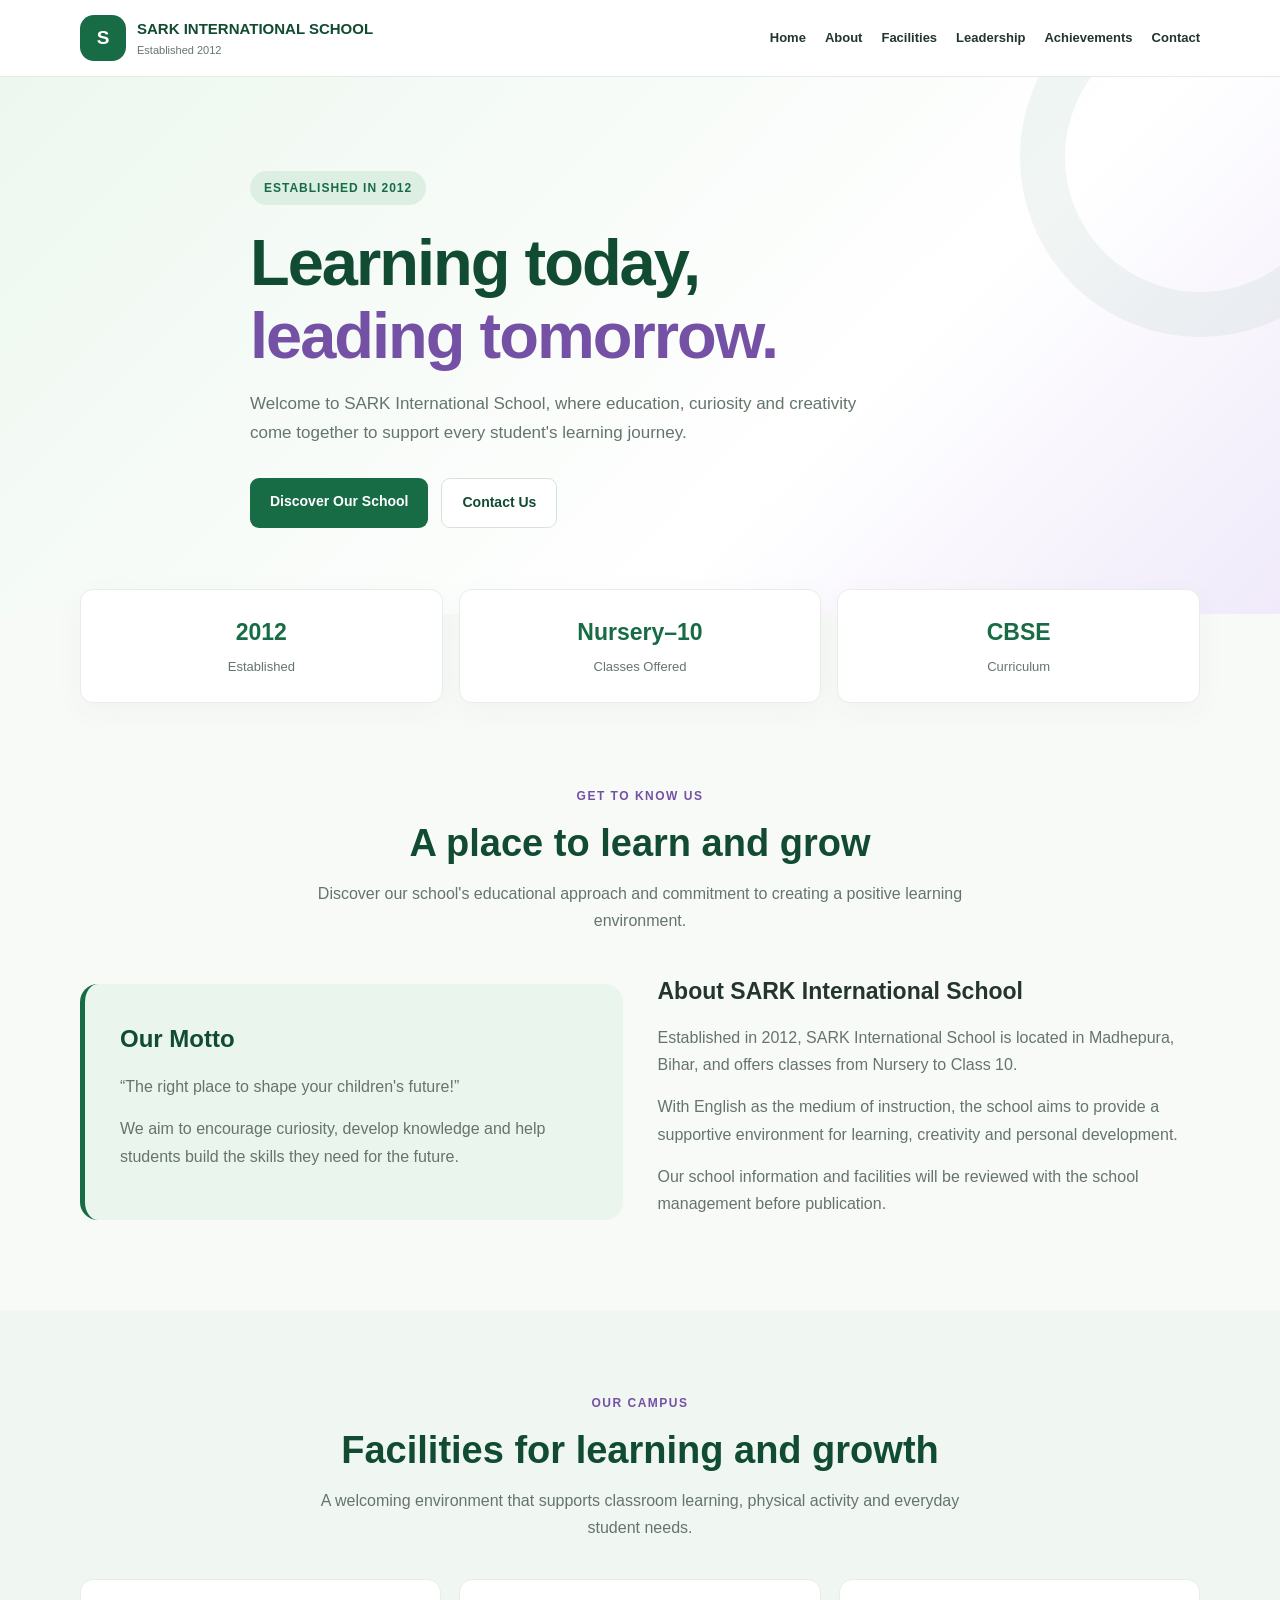
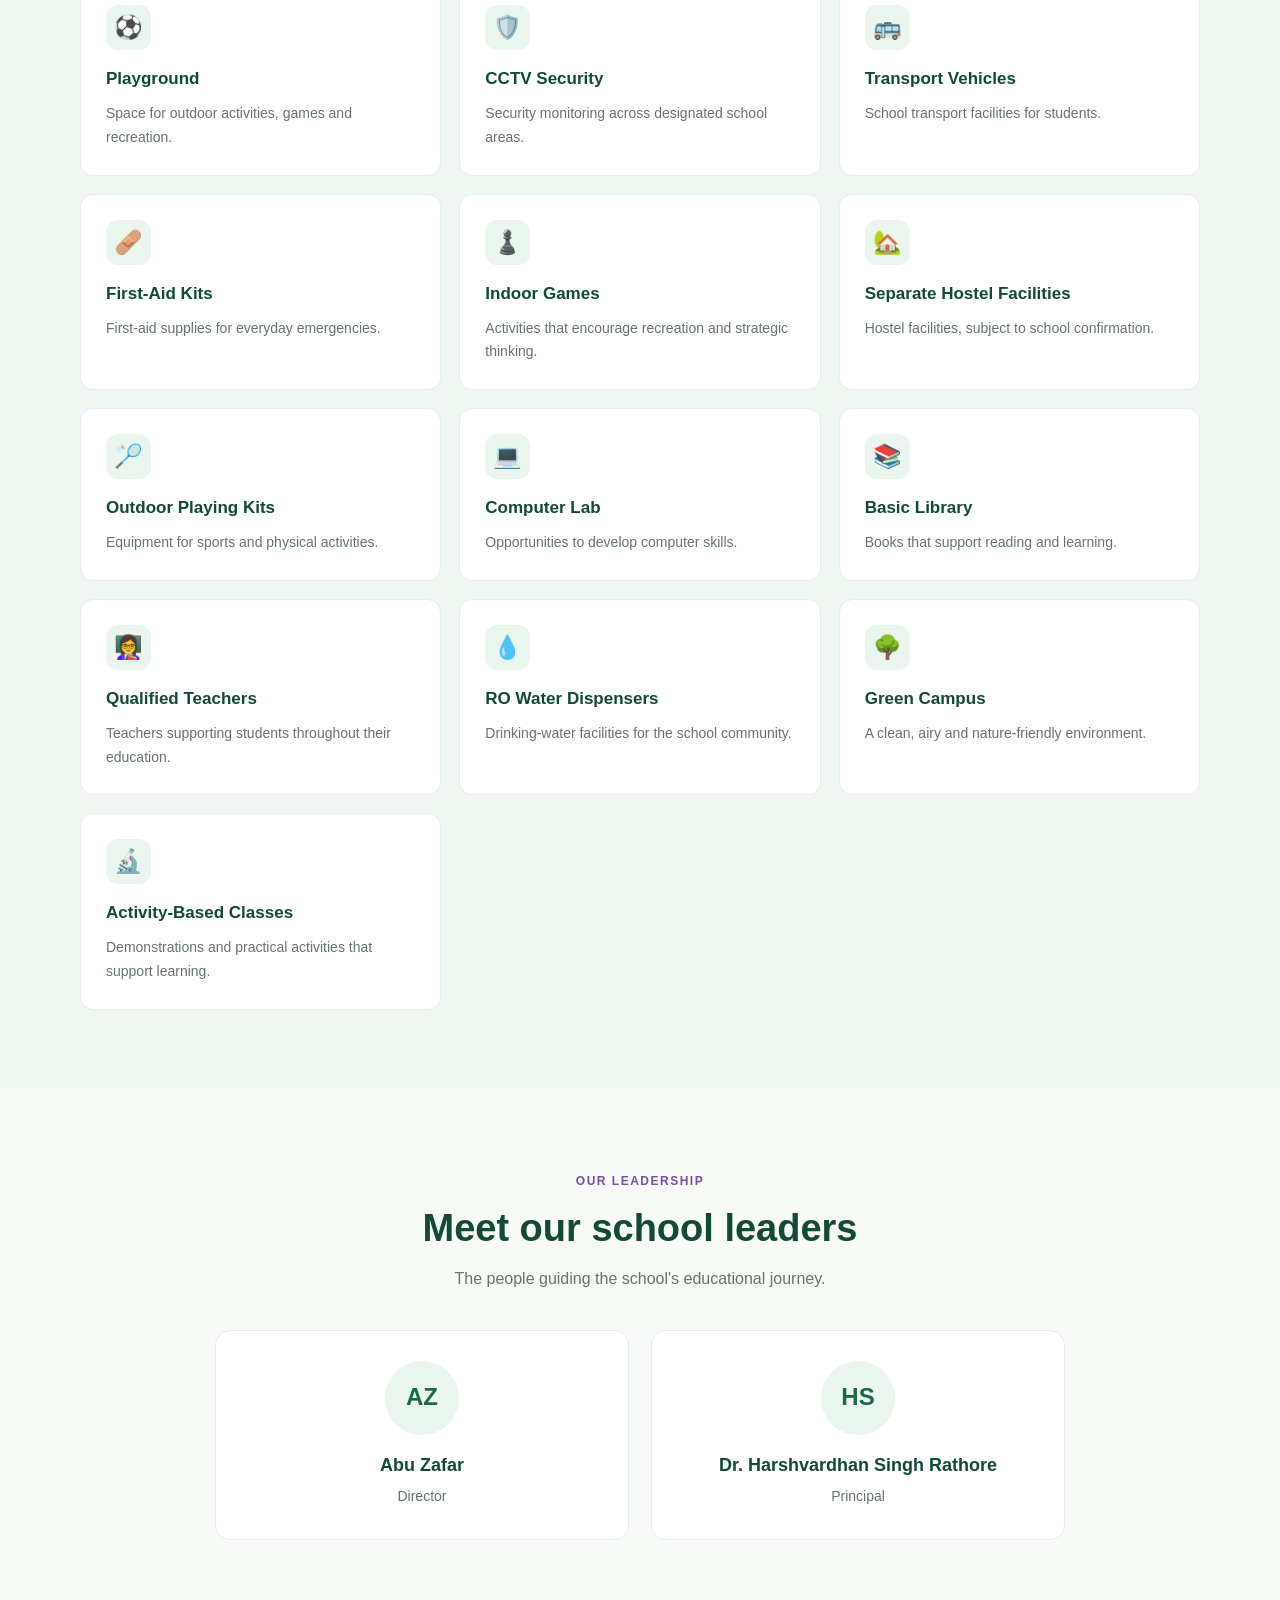
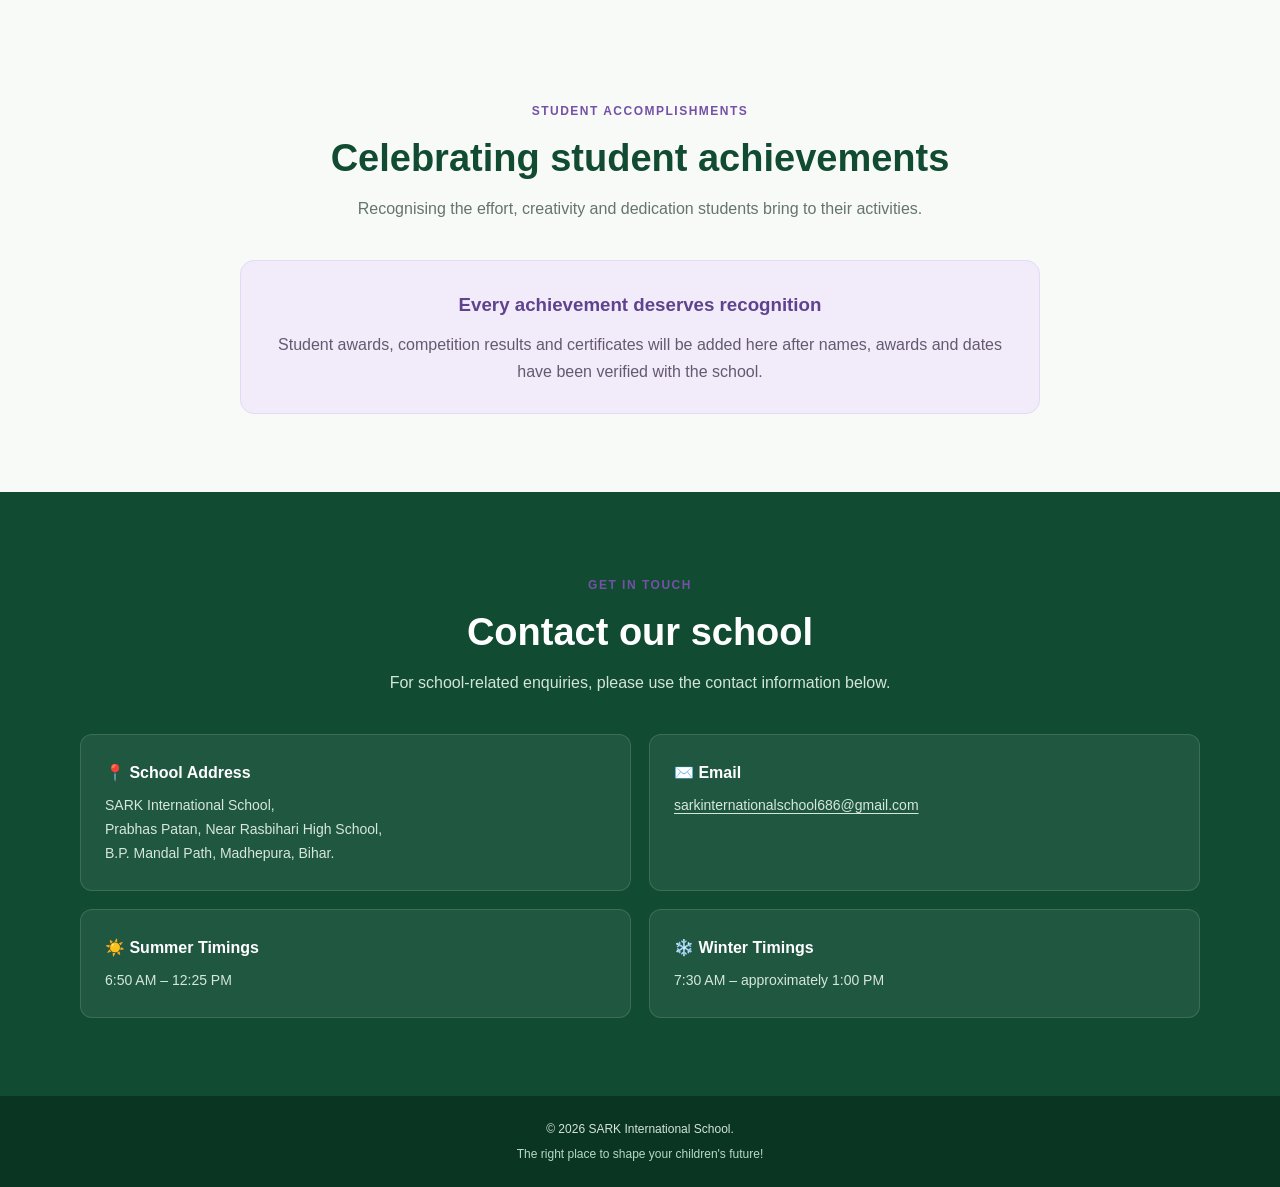
==== index.html @ 2c07ed67 "Create school website homepage. This commit adds the initial HTML structure for the SARK Internation" ====
<!DOCTYPE html><html lang="en">
<head>
  <meta charset="UTF-8">
  <meta name="viewport" content="width=device-width, initial-scale=1.0">  <title>SARK International School | Madhepura, Bihar</title>  <meta name="description" content="Discover SARK International School, established in 2012, offering education from Nursery to Class 10 in Madhepura, Bihar.">  <meta name="theme-color" content="#176b45">  <style>
    :root {
      --green: #176b45;
      --dark-green: #104b32;
      --light-green: #eaf5ee;
      --purple: #7551a6;
      --text: #23352c;
      --muted: #65756b;
      --white: #ffffff;
      --background: #f8faf8;
    }

    * {
      box-sizing: border-box;
      margin: 0;
      padding: 0;
    }

    html {
      scroll-behavior: smooth;
      scroll-padding-top: 80px;
    }

    body {
      font-family: Arial, Helvetica, sans-serif;
      color: var(--text);
      background: var(--background);
      line-height: 1.7;
    }

    a {
      color: inherit;
      text-decoration: none;
    }

    .container {
      width: min(1120px, 90%);
      margin: auto;
    }

    header {
      background: rgba(255, 255, 255, 0.97);
      border-bottom: 1px solid #e4ece6;
      position: sticky;
      top: 0;
      z-index: 10;
    }

    .navbar {
      min-height: 76px;
      display: flex;
      justify-content: space-between;
      align-items: center;
      gap: 20px;
    }

    .brand {
      display: flex;
      align-items: center;
      gap: 11px;
    }

    .brand-mark {
      width: 46px;
      height: 46px;
      display: grid;
      place-items: center;
      border-radius: 14px;
      color: white;
      background: var(--green);
      font-weight: 800;
      font-size: 19px;
    }

    .brand-name {
      color: var(--dark-green);
      font-size: 15px;
      font-weight: 800;
      line-height: 1.3;
    }

    .brand-name small {
      display: block;
      font-size: 11px;
      font-weight: 500;
      color: var(--muted);
      margin-top: 4px;
    }

    nav {
      display: flex;
      align-items: center;
      flex-wrap: wrap;
      gap: 19px;
      font-size: 13px;
      font-weight: 600;
    }

    nav a:hover {
      color: var(--purple);
    }

    .hero {
      overflow: hidden;
      position: relative;
      padding: 94px 0 86px;
      background: linear-gradient(135deg, #edf7ef, #ffffff 65%, #f0eafa);
    }

    .hero::after {
      content: "";
      position: absolute;
      width: 270px;
      height: 270px;
      right: -100px;
      top: -100px;
      border: 45px solid rgba(23, 107, 69, 0.06);
      border-radius: 50%;
      pointer-events: none;
    }

    .hero-content {
      position: relative;
      z-index: 1;
      max-width: 780px;
      animation: appear 0.8s ease both;
    }

    .eyebrow {
      display: inline-block;
      color: var(--green);
      background: #dcefe2;
      padding: 7px 14px;
      border-radius: 30px;
      font-size: 12px;
      font-weight: 700;
      letter-spacing: 1px;
      text-transform: uppercase;
    }

    h1 {
      margin: 22px 0 17px;
      font-size: clamp(35px, 7vw, 65px);
      letter-spacing: -2px;
      line-height: 1.12;
      color: var(--dark-green);
    }

    h1 span {
      color: var(--purple);
    }

    .hero p {
      max-width: 620px;
      color: var(--muted);
      font-size: 17px;
    }

    .buttons {
      display: flex;
      flex-wrap: wrap;
      gap: 13px;
      margin-top: 30px;
    }

    .button {
      display: inline-block;
      padding: 12px 20px;
      border-radius: 9px;
      font-weight: 700;
      font-size: 14px;
      transition: transform 0.2s, background 0.2s;
    }

    .button:hover {
      transform: translateY(-2px);
    }

    .button-primary {
      background: var(--green);
      color: white;
    }

    .button-secondary {
      border: 1px solid #d6e3d9;
      background: white;
      color: var(--dark-green);
    }

    .quick-facts {
      display: grid;
      grid-template-columns: repeat(3, 1fr);
      gap: 16px;
      margin-top: -25px;
      position: relative;
      z-index: 2;
    }

    .fact {
      background: white;
      padding: 23px 15px;
      text-align: center;
      border-radius: 13px;
      border: 1px solid #e7eee8;
      box-shadow: 0 8px 30px rgba(20, 70, 40, 0.04);
    }

    .fact strong {
      display: block;
      color: var(--green);
      font-size: 23px;
    }

    .fact span {
      font-size: 13px;
      color: var(--muted);
    }

    section {
      padding: 78px 0;
    }

    .section-heading {
      max-width: 680px;
      margin: 0 auto 38px;
      text-align: center;
    }

    .section-heading h2 {
      color: var(--dark-green);
      font-size: clamp(27px, 4vw, 38px);
      line-height: 1.25;
      margin: 12px 0;
    }

    .section-heading p {
      color: var(--muted);
    }

    .section-label {
      font-size: 12px;
      font-weight: 800;
      color: var(--purple);
      letter-spacing: 1.5px;
      text-transform: uppercase;
    }

    .about-grid {
      display: grid;
      grid-template-columns: 1fr 1fr;
      gap: 35px;
      align-items: center;
    }

    .about-panel {
      background: var(--light-green);
      border-radius: 18px;
      padding: 35px;
      border-left: 5px solid var(--green);
    }

    .about-panel h3 {
      color: var(--dark-green);
      font-size: 24px;
      margin-bottom: 13px;
    }

    .about-panel p,
    .about-copy p {
      color: var(--muted);
      margin-bottom: 15px;
    }

    .about-copy h3 {
      font-size: 23px;
      margin-bottom: 13px;
    }

    .facilities {
      background: #f0f6f1;
    }

    .card-grid {
      display: grid;
      grid-template-columns: repeat(3, 1fr);
      gap: 18px;
    }

    .card {
      background: white;
      padding: 25px;
      border: 1px solid #e6eee7;
      border-radius: 13px;
      transition: transform 0.25s, box-shadow 0.25s;
    }

    .card:hover {
      transform: translateY(-5px);
      box-shadow: 0 12px 28px rgba(20, 70, 40, 0.07);
    }

    .card-icon {
      width: 45px;
      height: 45px;
      display: grid;
      place-items: center;
      background: var(--light-green);
      border-radius: 12px;
      font-size: 23px;
      margin-bottom: 15px;
    }

    .card h3 {
      color: var(--dark-green);
      font-size: 17px;
      margin-bottom: 8px;
    }

    .card p {
      color: var(--muted);
      font-size: 14px;
    }

    .leadership-grid {
      display: grid;
      grid-template-columns: repeat(2, 1fr);
      gap: 22px;
      max-width: 850px;
      margin: auto;
    }

    .leader {
      background: white;
      border: 1px solid #e5ece6;
      padding: 30px 20px;
      border-radius: 15px;
      text-align: center;
    }

    .leader-avatar {
      width: 74px;
      height: 74px;
      margin: 0 auto 15px;
      display: grid;
      place-items: center;
      background: var(--light-green);
      color: var(--green);
      border-radius: 50%;
      font-size: 24px;
      font-weight: 800;
    }

    .leader h3 {
      font-size: 18px;
      color: var(--dark-green);
    }

    .leader p {
      font-size: 14px;
      color: var(--muted);
      margin-top: 5px;
    }

    .achievement-note {
      background: #f1ebfa;
      border: 1px solid #e5d9f5;
      padding: 28px;
      border-radius: 14px;
      text-align: center;
      max-width: 800px;
      margin: auto;
    }

    .achievement-note h3 {
      color: #5f438c;
      margin-bottom: 10px;
    }

    .achievement-note p {
      color: #635a70;
    }

    .contact {
      background: var(--dark-green);
      color: white;
    }

    .contact .section-heading h2 {
      color: white;
    }

    .contact .section-heading p {
      color: #d3e5d8;
    }

    .contact-grid {
      display: grid;
      grid-template-columns: repeat(2, 1fr);
      gap: 18px;
    }

    .contact-card {
      padding: 24px;
      background: rgba(255, 255, 255, 0.07);
      border: 1px solid rgba(255, 255, 255, 0.13);
      border-radius: 12px;
      overflow-wrap: anywhere;
    }

    .contact-card h3 {
      margin-bottom: 8px;
      font-size: 16px;
    }

    .contact-card p,
    .contact-card a {
      color: #d6e7dc;
      font-size: 14px;
    }

    .contact-card a {
      text-decoration: underline;
      text-underline-offset: 3px;
    }

    footer {
      background: #0b3523;
      padding: 23px 0;
      color: #d3e5d8;
      text-align: center;
      font-size: 12px;
    }

    .footer-motto {
      margin-top: 5px;
      color: #b8d9c4;
    }

    @keyframes appear {
      from {
        opacity: 0;
        transform: translateY(15px);
      }
      to {
        opacity: 1;
        transform: translateY(0);
      }
    }

    @media (max-width: 760px) {
      .navbar {
        padding: 14px 0;
        align-items: flex-start;
        flex-direction: column;
        gap: 13px;
      }

      nav {
        gap: 12px 17px;
      }

      .hero {
        padding: 70px 0 65px;
      }

      .hero p {
        font-size: 15px;
      }

      .quick-facts {
        gap: 8px;
      }

      .fact {
        padding: 17px 7px;
      }

      .fact strong {
        font-size: 19px;
      }

      .fact span {
        font-size: 11px;
      }

      section {
        padding: 58px 0;
      }

      .about-grid,
      .leadership-grid,
      .contact-grid {
        grid-template-columns: 1fr;
      }

      .card-grid {
        grid-template-columns: repeat(2, minmax(0, 1fr));
        gap: 12px;
      }

      .card {
        padding: 18px 14px;
      }

      .card h3 {
        font-size: 15px;
      }

      .card p {
        font-size: 13px;
      }
    }

    @media (max-width: 390px) {
      .card-grid {
        grid-template-columns: 1fr;
      }

      h1 {
        letter-spacing: -1px;
      }
    }

    @media (prefers-reduced-motion: reduce) {
      html {
        scroll-behavior: auto;
      }

      *, *::before, *::after {
        animation-duration: 0.01ms !important;
        transition-duration: 0.01ms !important;
      }
    }
  </style></head><body>  <header>
    <div class="container navbar">
      <a class="brand" href="#home" aria-label="SARK International School home">
        <div class="brand-mark">S</div>
        <div class="brand-name">
          SARK INTERNATIONAL SCHOOL
          <small>Established 2012</small>
        </div>
      </a>  <nav aria-label="Main navigation">
    <a href="#home">Home</a>
    <a href="#about">About</a>
    <a href="#facilities">Facilities</a>
    <a href="#leadership">Leadership</a>
    <a href="#achievements">Achievements</a>
    <a href="#contact">Contact</a>
  </nav>
</div>

  </header>  <main>
    <section class="hero" id="home">
      <div class="container hero-content">
        <span class="eyebrow">Established in 2012</span>    <h1>
      Learning today,<br>
      <span>leading tomorrow.</span>
    </h1>

    <p>
      Welcome to SARK International School, where education,
      curiosity and creativity come together to support every
      student's learning journey.
    </p>

    <div class="buttons">
      <a class="button button-primary" href="#about">Discover Our School</a>
      <a class="button button-secondary" href="#contact">Contact Us</a>
    </div>
  </div>
</section>

<div class="container quick-facts" aria-label="School information">
  <div class="fact">
    <strong>2012</strong>
    <span>Established</span>
  </div>
  <div class="fact">
    <strong>Nursery–10</strong>
    <span>Classes Offered</span>
  </div>
  <div class="fact">
    <strong>CBSE</strong>
    <span>Curriculum</span>
  </div>
</div>

<section id="about">
  <div class="container">
    <div class="section-heading">
      <span class="section-label">Get to know us</span>
      <h2>A place to learn and grow</h2>
      <p>
        Discover our school's educational approach and commitment
        to creating a positive learning environment.
      </p>
    </div>

    <div class="about-grid">
      <div class="about-panel">
        <h3>Our Motto</h3>
        <p>
          “The right place to shape your children's future!”
        </p>
        <p>
          We aim to encourage curiosity, develop knowledge and
          help students build the skills they need for the future.
        </p>
      </div>

      <div class="about-copy">
        <h3>About SARK International School</h3>
        <p>
          Established in 2012, SARK International School is located
          in Madhepura, Bihar, and offers classes from Nursery
          to Class 10.
        </p>
        <p>
          With English as the medium of instruction, the school
          aims to provide a supportive environment for learning,
          creativity and personal development.
        </p>
        <p>
          Our school information and facilities will be reviewed
          with the school management before publication.
        </p>
      </div>
    </div>
  </div>
</section>

<section class="facilities" id="facilities">
  <div class="container">
    <div class="section-heading">
      <span class="section-label">Our campus</span>
      <h2>Facilities for learning and growth</h2>
      <p>
        A welcoming environment that supports classroom learning,
        physical activity and everyday student needs.
      </p>
    </div>

    <div class="card-grid">
      <article class="card">
        <div class="card-icon">⚽</div>
        <h3>Playground</h3>
        <p>Space for outdoor activities, games and recreation.</p>
      </article>

      <article class="card">
        <div class="card-icon">🛡️</div>
        <h3>CCTV Security</h3>
        <p>Security monitoring across designated school areas.</p>
      </article>

      <article class="card">
        <div class="card-icon">🚌</div>
        <h3>Transport Vehicles</h3>
        <p>School transport facilities for students.</p>
      </article>

      <article class="card">
        <div class="card-icon">🩹</div>
        <h3>First-Aid Kits</h3>
        <p>First-aid supplies for everyday emergencies.</p>
      </article>

      <article class="card">
        <div class="card-icon">♟️</div>
        <h3>Indoor Games</h3>
        <p>Activities that encourage recreation and strategic thinking.</p>
      </article>

      <article class="card">
        <div class="card-icon">🏡</div>
        <h3>Separate Hostel Facilities</h3>
        <p>Hostel facilities, subject to school confirmation.</p>
      </article>

      <article class="card">
        <div class="card-icon">🏸</div>
        <h3>Outdoor Playing Kits</h3>
        <p>Equipment for sports and physical activities.</p>
      </article>

      <article class="card">
        <div class="card-icon">💻</div>
        <h3>Computer Lab</h3>
        <p>Opportunities to develop computer skills.</p>
      </article>

      <article class="card">
        <div class="card-icon">📚</div>
        <h3>Basic Library</h3>
        <p>Books that support reading and learning.</p>
      </article>

      <article class="card">
        <div class="card-icon">👩‍🏫</div>
        <h3>Qualified Teachers</h3>
        <p>Teachers supporting students throughout their education.</p>
      </article>

      <article class="card">
        <div class="card-icon">💧</div>
        <h3>RO Water Dispensers</h3>
        <p>Drinking-water facilities for the school community.</p>
      </article>

      <article class="card">
        <div class="card-icon">🌳</div>
        <h3>Green Campus</h3>
        <p>A clean, airy and nature-friendly environment.</p>
      </article>

      <article class="card">
        <div class="card-icon">🔬</div>
        <h3>Activity-Based Classes</h3>
        <p>Demonstrations and practical activities that support learning.</p>
      </article>
    </div>
  </div>
</section>

<section id="leadership">
  <div class="container">
    <div class="section-heading">
      <span class="section-label">Our leadership</span>
      <h2>Meet our school leaders</h2>
      <p>
        The people guiding the school's educational journey.
      </p>
    </div>

    <div class="leadership-grid">
      <article class="leader">
        <div class="leader-avatar" aria-hidden="true">AZ</div>
        <h3>Abu Zafar</h3>
        <p>Director</p>
      </article>

      <article class="leader">
        <div class="leader-avatar" aria-hidden="true">HS</div>
        <h3>Dr. Harshvardhan Singh Rathore</h3>
        <p>Principal</p>
      </article>
    </div>
  </div>
</section>

<section id="achievements">
  <div class="container">
    <div class="section-heading">
      <span class="section-label">Student accomplishments</span>
      <h2>Celebrating student achievements</h2>
      <p>
        Recognising the effort, creativity and dedication
        students bring to their activities.
      </p>
    </div>

    <div class="achievement-note">
      <h3>Every achievement deserves recognition</h3>
      <p>
        Student awards, competition results and certificates
        will be added here after names, awards and dates have
        been verified with the school.
      </p>
    </div>
  </div>
</section>

<section id="contact" class="contact">
  <div class="container">
    <div class="section-heading">
      <span class="section-label">Get in touch</span>
      <h2>Contact our school</h2>
      <p>
        For school-related enquiries, please use the contact
        information below.
      </p>
    </div>

    <div class="contact-grid">
      <div class="contact-card">
        <h3>📍 School Address</h3>
        <p>
          SARK International School,<br>
          Prabhas Patan, Near Rasbihari High School,<br>
          B.P. Mandal Path, Madhepura, Bihar.
        </p>
      </div>

      <div class="contact-card">
        <h3>✉️ Email</h3>
        <p>
          <a href="mailto:sarkinternationalschool686@gmail.com">
            sarkinternationalschool686@gmail.com
          </a>
        </p>
      </div>

      <div class="contact-card">
        <h3>☀️ Summer Timings</h3>
        <p>6:50 AM – 12:25 PM</p>
      </div>

      <div class="contact-card">
        <h3>❄️ Winter Timings</h3>
        <p>7:30 AM – approximately 1:00 PM</p>
      </div>
    </div>
  </div>
</section>

  </main>  <footer>
    <div class="container">
      <p>
        &copy; <span id="year"></span> SARK International School.
      </p>
      <p class="footer-motto">
        The right place to shape your children's future!
      </p>
    </div>
  </footer>  <script>
    document.getElementById("year").textContent =
      new Date().getFullYear();
  </script></body>
               </html>
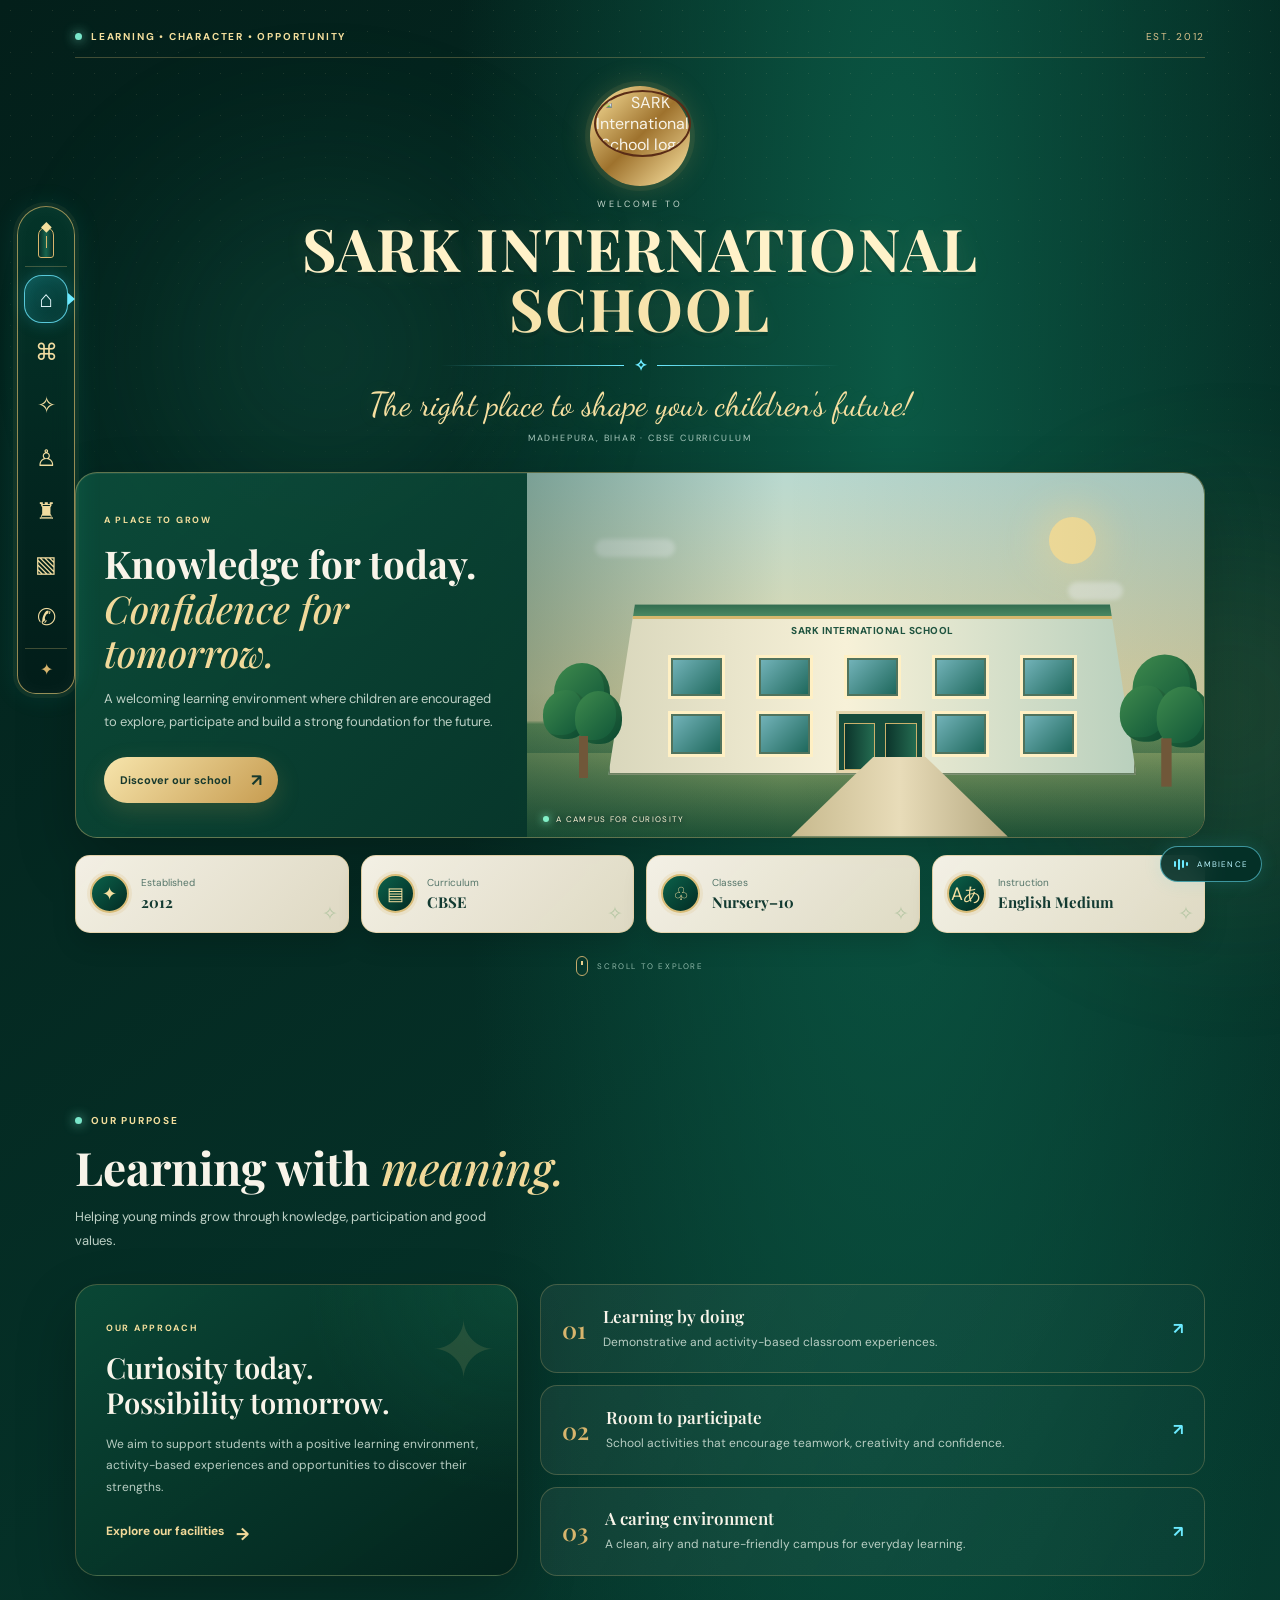
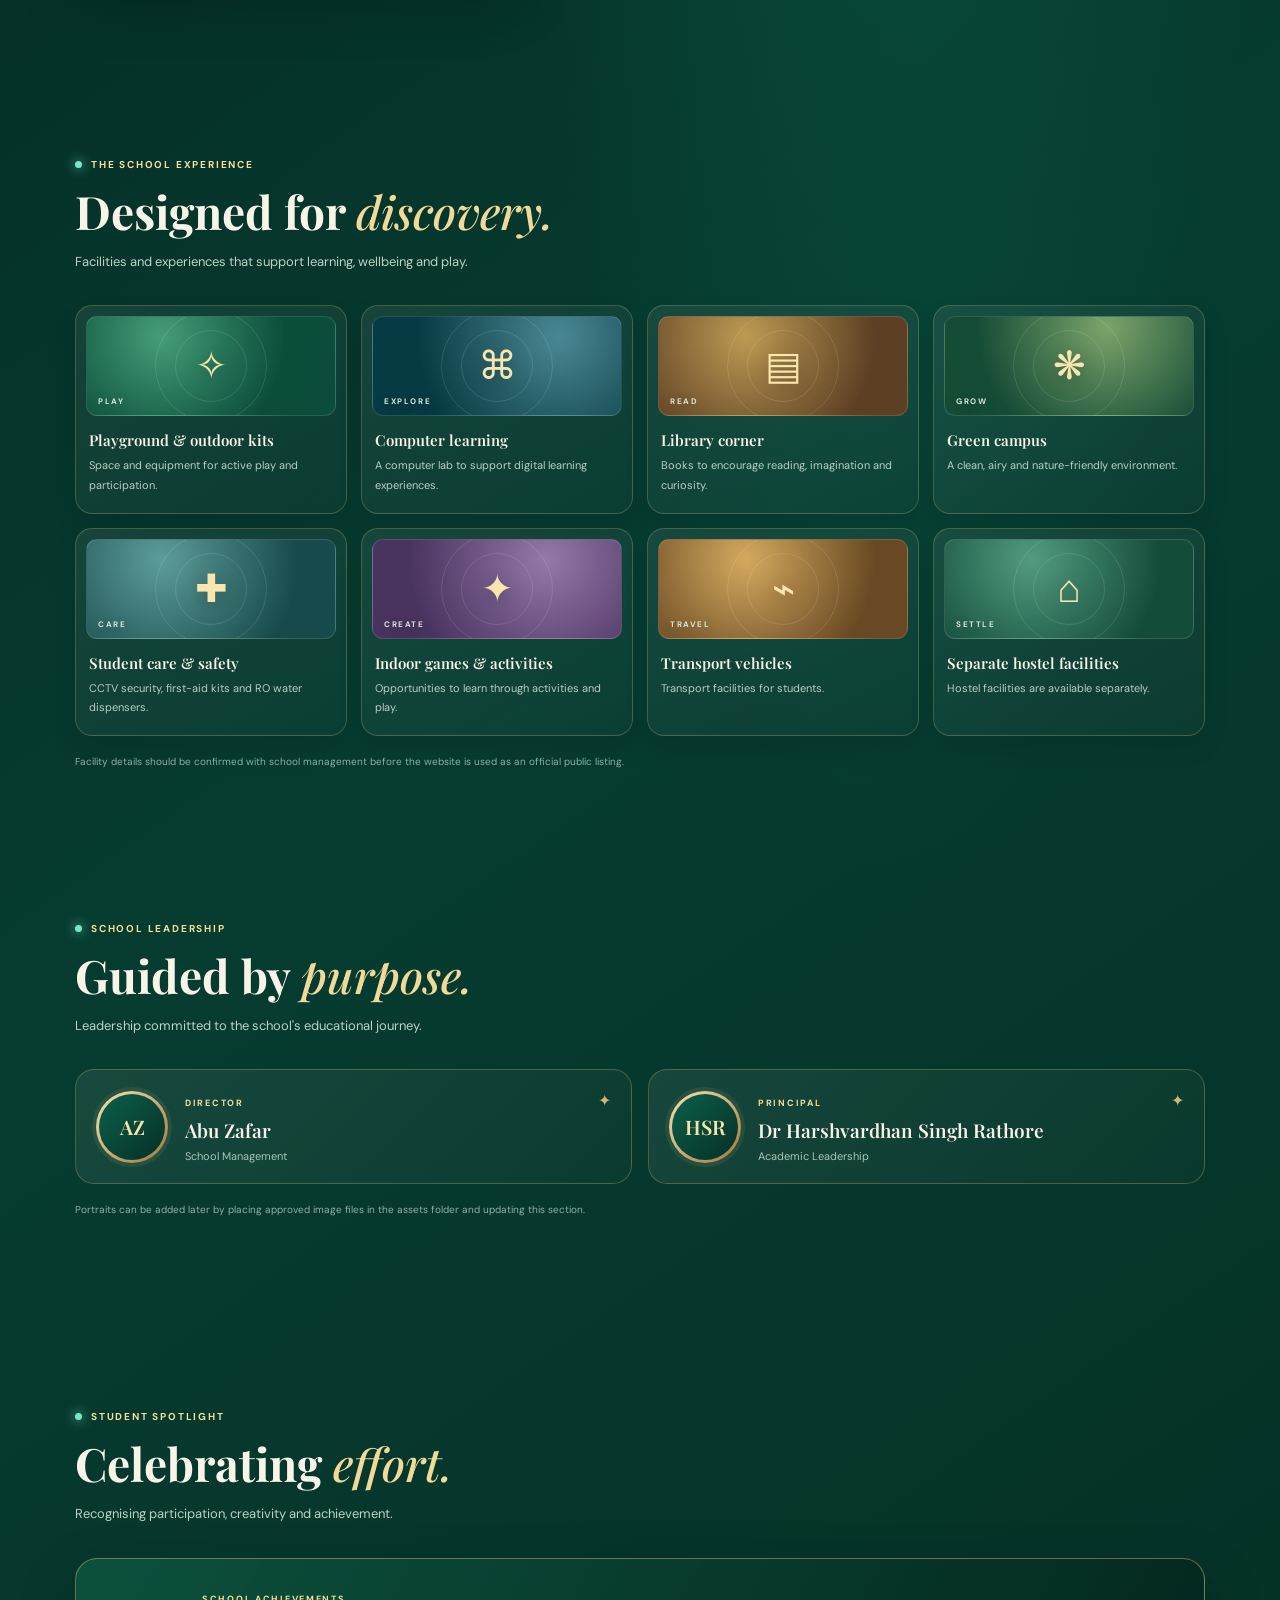
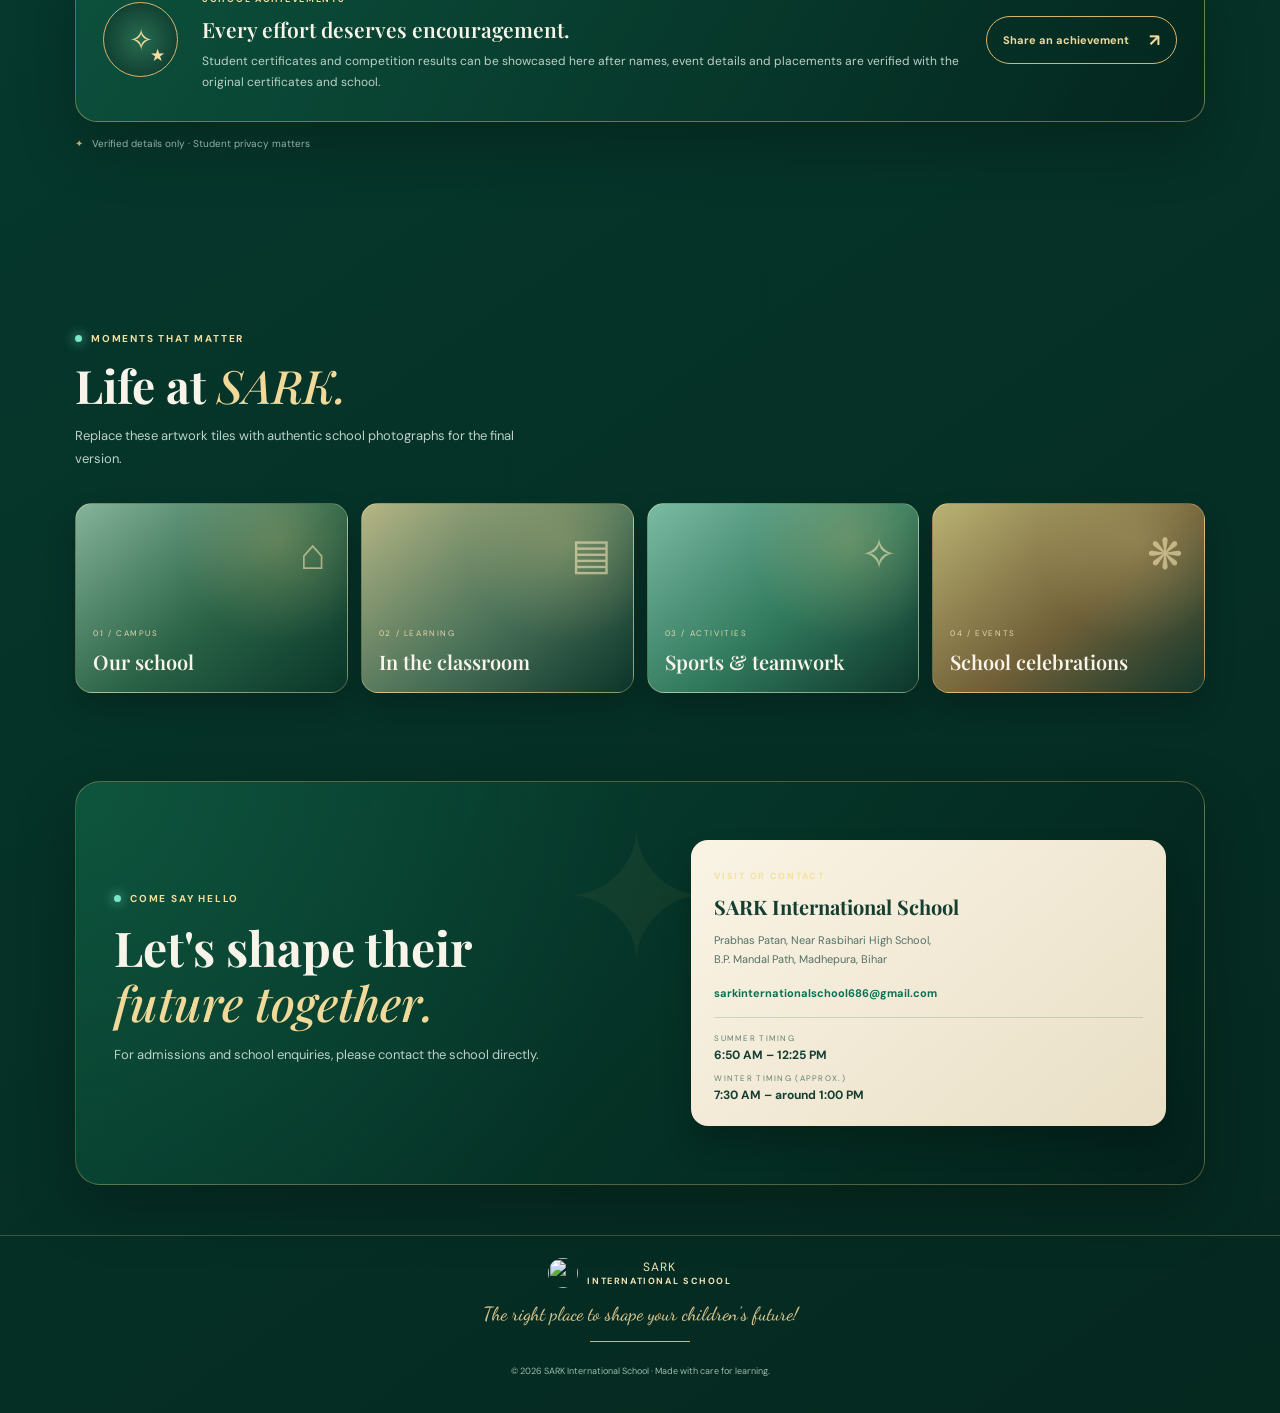
==== commit 6c4c0f7b: "Add files via upload" ====
--- a/index.html
+++ b/index.html
@@ -1,832 +1,142 @@
-<!DOCTYPE html><html lang="en">
+<!doctype html>
+<html lang="en">
 <head>
-  <meta charset="UTF-8">
-  <meta name="viewport" content="width=device-width, initial-scale=1.0">  <title>SARK International School | Madhepura, Bihar</title>  <meta name="description" content="Discover SARK International School, established in 2012, offering education from Nursery to Class 10 in Madhepura, Bihar.">  <meta name="theme-color" content="#176b45">  <style>
-    :root {
-      --green: #176b45;
-      --dark-green: #104b32;
-      --light-green: #eaf5ee;
-      --purple: #7551a6;
-      --text: #23352c;
-      --muted: #65756b;
-      --white: #ffffff;
-      --background: #f8faf8;
-    }
+  <meta charset="utf-8">
+  <meta name="viewport" content="width=device-width, initial-scale=1">
+  <meta name="theme-color" content="#063c30">
+  <meta name="description" content="SARK International School, Madhepura, Bihar — The right place to shape your children's future!">
+  <title>SARK International School | Madhepura</title>
+  <link rel="icon" href="assets/school-logo.jpg">
+  <link rel="preconnect" href="https://fonts.googleapis.com">
+  <link rel="preconnect" href="https://fonts.gstatic.com" crossorigin>
+  <link href="https://fonts.googleapis.com/css2?family=DM+Sans:wght@400;500;600;700&family=Playfair+Display:wght@500;600;700;800&family=Dancing+Script:wght@500;600&display=swap" rel="stylesheet">
+  <link rel="stylesheet" href="styles.css">
+</head>
+<body>
+  <div class="ambient ambient-one"></div><div class="ambient ambient-two"></div>
+  <a class="skip-link" href="#main">Skip to content</a>
 
-    * {
-      box-sizing: border-box;
-      margin: 0;
-      padding: 0;
-    }
+  <aside class="side-rail" aria-label="Main navigation">
+    <a class="rail-brand" href="#home" aria-label="SARK International School home">
+      <span class="rail-pen"><span class="pen-nib">◆</span><span class="pen-line"></span></span>
+    </a>
+    <nav class="rail-nav">
+      <a class="rail-link active" href="#home" aria-label="Home" data-label="Home"><span class="rail-icon">⌂</span><span class="rail-label">Home</span></a>
+      <a class="rail-link" href="#about" aria-label="About" data-label="About"><span class="rail-icon">⌘</span><span class="rail-label">About</span></a>
+      <a class="rail-link" href="#facilities" aria-label="Facilities" data-label="Facilities"><span class="rail-icon">✧</span><span class="rail-label">Facilities</span></a>
+      <a class="rail-link" href="#leadership" aria-label="Leadership" data-label="Leadership"><span class="rail-icon">♙</span><span class="rail-label">Leadership</span></a>
+      <a class="rail-link" href="#achievements" aria-label="Achievements" data-label="Achievements"><span class="rail-icon">♜</span><span class="rail-label">Achievements</span></a>
+      <a class="rail-link" href="#gallery" aria-label="Gallery" data-label="Gallery"><span class="rail-icon">▧</span><span class="rail-label">Gallery</span></a>
+      <a class="rail-link" href="#contact" aria-label="Contact" data-label="Contact"><span class="rail-icon">✆</span><span class="rail-label">Contact</span></a>
+    </nav>
+    <span class="rail-bottom-mark">✦</span>
+  </aside>
 
-    html {
-      scroll-behavior: smooth;
-      scroll-padding-top: 80px;
-    }
+  <main id="main">
+    <section class="hero section-shell" id="home">
+      <div class="hero-topline"><span class="eyebrow"><i></i> LEARNING • CHARACTER • OPPORTUNITY</span><span class="estd">EST. 2012</span></div>
+      <div class="hero-brand reveal">
+        <div class="logo-halo"><img src="assets/school-logo.jpg" alt="SARK International School logo"></div>
+        <p class="school-kicker">WELCOME TO</p>
+        <h1>SARK INTERNATIONAL <span>SCHOOL</span></h1>
+        <div class="title-rule"><span></span><b>✧</b><span></span></div>
+        <p class="motto">The right place to shape your children's future!</p>
+        <p class="hero-location">MADHEPURA, BIHAR · CBSE CURRICULUM</p>
+      </div>
+      <div class="hero-showcase reveal">
+        <div class="showcase-copy">
+          <span class="mini-label">A PLACE TO GROW</span>
+          <h2>Knowledge for today.<br><em>Confidence for tomorrow.</em></h2>
+          <p>A welcoming learning environment where children are encouraged to explore, participate and build a strong foundation for the future.</p>
+          <a class="button button-gold" href="#about">Discover our school <span>↗</span></a>
+        </div>
+        <div class="school-art" role="img" aria-label="Illustrated school building surrounded by greenery">
+          <div class="art-sun"></div><div class="art-cloud cloud-a"></div><div class="art-cloud cloud-b"></div>
+          <div class="art-tree tree-a"><i></i><b></b><span></span></div><div class="art-tree tree-b"><i></i><b></b><span></span></div>
+          <div class="campus-building">
+            <div class="roof"></div><div class="building-sign">SARK INTERNATIONAL SCHOOL</div>
+            <div class="building-row"><i></i><i></i><i></i><i></i><i></i></div>
+            <div class="building-row lower"><i></i><i></i><i></i><i></i><i></i></div>
+            <div class="entrance"><i></i><i></i></div>
+          </div>
+          <div class="art-ground"></div><div class="art-path"></div>
+          <div class="art-caption"><span class="caption-dot"></span> A CAMPUS FOR CURIOSITY</div>
+        </div>
+      </div>
+      <div class="hero-stats">
+        <article class="stat-card reveal"><span class="stat-icon">✦</span><div><small>Established</small><strong>2012</strong></div><span class="card-spark">✧</span></article>
+        <article class="stat-card reveal"><span class="stat-icon">▤</span><div><small>Curriculum</small><strong>CBSE</strong></div><span class="card-spark">✧</span></article>
+        <article class="stat-card reveal"><span class="stat-icon">♧</span><div><small>Classes</small><strong>Nursery–10</strong></div><span class="card-spark">✧</span></article>
+        <article class="stat-card reveal"><span class="stat-icon">Aあ</span><div><small>Instruction</small><strong>English Medium</strong></div><span class="card-spark">✧</span></article>
+      </div>
+      <a class="scroll-cue" href="#about"><span></span> SCROLL TO EXPLORE</a>
+    </section>
 
-    body {
-      font-family: Arial, Helvetica, sans-serif;
-      color: var(--text);
-      background: var(--background);
-      line-height: 1.7;
-    }
+    <section class="section-shell content-section" id="about">
+      <div class="section-heading reveal"><span class="eyebrow"><i></i> OUR PURPOSE</span><h2>Learning with <em>meaning.</em></h2><p>Helping young minds grow through knowledge, participation and good values.</p></div>
+      <div class="about-grid">
+        <div class="about-feature reveal"><div class="feature-orbit">✦</div><span class="mini-label">OUR APPROACH</span><h3>Curiosity today.<br>Possibility tomorrow.</h3><p>We aim to support students with a positive learning environment, activity-based experiences and opportunities to discover their strengths.</p><a class="text-link" href="#facilities">Explore our facilities <span>→</span></a></div>
+        <div class="about-points">
+          <article class="point-card reveal"><span>01</span><div><h3>Learning by doing</h3><p>Demonstrative and activity-based classroom experiences.</p></div><b>↗</b></article>
+          <article class="point-card reveal"><span>02</span><div><h3>Room to participate</h3><p>School activities that encourage teamwork, creativity and confidence.</p></div><b>↗</b></article>
+          <article class="point-card reveal"><span>03</span><div><h3>A caring environment</h3><p>A clean, airy and nature-friendly campus for everyday learning.</p></div><b>↗</b></article>
+        </div>
+      </div>
+    </section>
 
-    a {
-      color: inherit;
-      text-decoration: none;
-    }
+    <section class="section-shell content-section" id="facilities">
+      <div class="section-heading reveal"><span class="eyebrow"><i></i> THE SCHOOL EXPERIENCE</span><h2>Designed for <em>discovery.</em></h2><p>Facilities and experiences that support learning, wellbeing and play.</p></div>
+      <div class="facility-grid">
+        <article class="facility-card reveal"><div class="facility-visual visual-play">✧<span>PLAY</span></div><h3>Playground & outdoor kits</h3><p>Space and equipment for active play and participation.</p></article>
+        <article class="facility-card reveal"><div class="facility-visual visual-tech">⌘<span>EXPLORE</span></div><h3>Computer learning</h3><p>A computer lab to support digital learning experiences.</p></article>
+        <article class="facility-card reveal"><div class="facility-visual visual-library">▤<span>READ</span></div><h3>Library corner</h3><p>Books to encourage reading, imagination and curiosity.</p></article>
+        <article class="facility-card reveal"><div class="facility-visual visual-green">❋<span>GROW</span></div><h3>Green campus</h3><p>A clean, airy and nature-friendly environment.</p></article>
+        <article class="facility-card reveal"><div class="facility-visual visual-care">✚<span>CARE</span></div><h3>Student care & safety</h3><p>CCTV security, first-aid kits and RO water dispensers.</p></article>
+        <article class="facility-card reveal"><div class="facility-visual visual-activity">✦<span>CREATE</span></div><h3>Indoor games & activities</h3><p>Opportunities to learn through activities and play.</p></article>
+        <article class="facility-card reveal"><div class="facility-visual visual-transport">⌁<span>TRAVEL</span></div><h3>Transport vehicles</h3><p>Transport facilities for students.</p></article>
+        <article class="facility-card reveal"><div class="facility-visual visual-hostel">⌂<span>SETTLE</span></div><h3>Separate hostel facilities</h3><p>Hostel facilities are available separately.</p></article>
+      </div>
+      <p class="small-note">Facility details should be confirmed with school management before the website is used as an official public listing.</p>
+    </section>
 
-    .container {
-      width: min(1120px, 90%);
-      margin: auto;
-    }
+    <section class="section-shell content-section leadership-section" id="leadership">
+      <div class="section-heading reveal"><span class="eyebrow"><i></i> SCHOOL LEADERSHIP</span><h2>Guided by <em>purpose.</em></h2><p>Leadership committed to the school's educational journey.</p></div>
+      <div class="leader-grid">
+        <article class="leader-card reveal"><div class="leader-avatar director-avatar"><span>AZ</span></div><div class="leader-info"><span class="mini-label">DIRECTOR</span><h3>Abu Zafar</h3><p>School Management</p></div><span class="leader-mark">✦</span></article>
+        <article class="leader-card reveal"><div class="leader-avatar principal-avatar"><span>HSR</span></div><div class="leader-info"><span class="mini-label">PRINCIPAL</span><h3>Dr Harshvardhan Singh Rathore</h3><p>Academic Leadership</p></div><span class="leader-mark">✦</span></article>
+      </div>
+      <p class="small-note">Portraits can be added later by placing approved image files in the assets folder and updating this section.</p>
+    </section>
 
-    header {
-      background: rgba(255, 255, 255, 0.97);
-      border-bottom: 1px solid #e4ece6;
-      position: sticky;
-      top: 0;
-      z-index: 10;
-    }
+    <section class="section-shell content-section achievement-section" id="achievements">
+      <div class="section-heading reveal"><span class="eyebrow"><i></i> STUDENT SPOTLIGHT</span><h2>Celebrating <em>effort.</em></h2><p>Recognising participation, creativity and achievement.</p></div>
+      <div class="achievement-panel reveal"><div class="award-emblem">✧<span>★</span></div><div><span class="mini-label">SCHOOL ACHIEVEMENTS</span><h3>Every effort deserves encouragement.</h3><p>Student certificates and competition results can be showcased here after names, event details and placements are verified with the original certificates and school.</p></div><a class="button button-outline" href="#contact">Share an achievement <span>↗</span></a></div>
+      <div class="achievement-note"><span>✦</span> Verified details only · Student privacy matters</div>
+    </section>
 
-    .navbar {
-      min-height: 76px;
-      display: flex;
-      justify-content: space-between;
-      align-items: center;
-      gap: 20px;
-    }
+    <section class="section-shell content-section gallery-section" id="gallery">
+      <div class="section-heading reveal"><span class="eyebrow"><i></i> MOMENTS THAT MATTER</span><h2>Life at <em>SARK.</em></h2><p>Replace these artwork tiles with authentic school photographs for the final version.</p></div>
+      <div class="gallery-grid">
+        <div class="gallery-tile gallery-campus reveal"><span class="gallery-symbol">⌂</span><div><small>01 / CAMPUS</small><h3>Our school</h3></div></div>
+        <div class="gallery-tile gallery-learning reveal"><span class="gallery-symbol">▤</span><div><small>02 / LEARNING</small><h3>In the classroom</h3></div></div>
+        <div class="gallery-tile gallery-sports reveal"><span class="gallery-symbol">✧</span><div><small>03 / ACTIVITIES</small><h3>Sports & teamwork</h3></div></div>
+        <div class="gallery-tile gallery-events reveal"><span class="gallery-symbol">❋</span><div><small>04 / EVENTS</small><h3>School celebrations</h3></div></div>
+      </div>
+    </section>
 
-    .brand {
-      display: flex;
-      align-items: center;
-      gap: 11px;
-    }
+    <section class="section-shell contact-section" id="contact">
+      <div class="contact-decoration">✦</div>
+      <div class="contact-copy reveal"><span class="eyebrow"><i></i> COME SAY HELLO</span><h2>Let's shape their<br><em>future together.</em></h2><p>For admissions and school enquiries, please contact the school directly.</p></div>
+      <div class="contact-card reveal"><span class="mini-label">VISIT OR CONTACT</span><h3>SARK International School</h3><p>Prabhas Patan, Near Rasbihari High School,<br>B.P. Mandal Path, Madhepura, Bihar</p><a href="mailto:sarkinternationalschool686@gmail.com">sarkinternationalschool686@gmail.com</a><div class="contact-divider"></div><small>SUMMER TIMING</small><strong>6:50 AM – 12:25 PM</strong><small>WINTER TIMING (APPROX.)</small><strong>7:30 AM – around 1:00 PM</strong></div>
+    </section>
 
-    .brand-mark {
-      width: 46px;
-      height: 46px;
-      display: grid;
-      place-items: center;
-      border-radius: 14px;
-      color: white;
-      background: var(--green);
-      font-weight: 800;
-      font-size: 19px;
-    }
+    <footer class="site-footer"><a class="footer-brand" href="#home"><img src="assets/school-logo.jpg" alt=""><span>SARK <b>INTERNATIONAL SCHOOL</b></span></a><p>The right place to shape your children's future!</p><span class="footer-line"></span><small>© <span id="year"></span> SARK International School · Made with care for learning.</small></footer>
+  </main>
 
-    .brand-name {
-      color: var(--dark-green);
-      font-size: 15px;
-      font-weight: 800;
-      line-height: 1.3;
-    }
-
-    .brand-name small {
-      display: block;
-      font-size: 11px;
-      font-weight: 500;
-      color: var(--muted);
-      margin-top: 4px;
-    }
-
-    nav {
-      display: flex;
-      align-items: center;
-      flex-wrap: wrap;
-      gap: 19px;
-      font-size: 13px;
-      font-weight: 600;
-    }
-
-    nav a:hover {
-      color: var(--purple);
-    }
-
-    .hero {
-      overflow: hidden;
-      position: relative;
-      padding: 94px 0 86px;
-      background: linear-gradient(135deg, #edf7ef, #ffffff 65%, #f0eafa);
-    }
-
-    .hero::after {
-      content: "";
-      position: absolute;
-      width: 270px;
-      height: 270px;
-      right: -100px;
-      top: -100px;
-      border: 45px solid rgba(23, 107, 69, 0.06);
-      border-radius: 50%;
-      pointer-events: none;
-    }
-
-    .hero-content {
-      position: relative;
-      z-index: 1;
-      max-width: 780px;
-      animation: appear 0.8s ease both;
-    }
-
-    .eyebrow {
-      display: inline-block;
-      color: var(--green);
-      background: #dcefe2;
-      padding: 7px 14px;
-      border-radius: 30px;
-      font-size: 12px;
-      font-weight: 700;
-      letter-spacing: 1px;
-      text-transform: uppercase;
-    }
-
-    h1 {
-      margin: 22px 0 17px;
-      font-size: clamp(35px, 7vw, 65px);
-      letter-spacing: -2px;
-      line-height: 1.12;
-      color: var(--dark-green);
-    }
-
-    h1 span {
-      color: var(--purple);
-    }
-
-    .hero p {
-      max-width: 620px;
-      color: var(--muted);
-      font-size: 17px;
-    }
-
-    .buttons {
-      display: flex;
-      flex-wrap: wrap;
-      gap: 13px;
-      margin-top: 30px;
-    }
-
-    .button {
-      display: inline-block;
-      padding: 12px 20px;
-      border-radius: 9px;
-      font-weight: 700;
-      font-size: 14px;
-      transition: transform 0.2s, background 0.2s;
-    }
-
-    .button:hover {
-      transform: translateY(-2px);
-    }
-
-    .button-primary {
-      background: var(--green);
-      color: white;
-    }
-
-    .button-secondary {
-      border: 1px solid #d6e3d9;
-      background: white;
-      color: var(--dark-green);
-    }
-
-    .quick-facts {
-      display: grid;
-      grid-template-columns: repeat(3, 1fr);
-      gap: 16px;
-      margin-top: -25px;
-      position: relative;
-      z-index: 2;
-    }
-
-    .fact {
-      background: white;
-      padding: 23px 15px;
-      text-align: center;
-      border-radius: 13px;
-      border: 1px solid #e7eee8;
-      box-shadow: 0 8px 30px rgba(20, 70, 40, 0.04);
-    }
-
-    .fact strong {
-      display: block;
-      color: var(--green);
-      font-size: 23px;
-    }
-
-    .fact span {
-      font-size: 13px;
-      color: var(--muted);
-    }
-
-    section {
-      padding: 78px 0;
-    }
-
-    .section-heading {
-      max-width: 680px;
-      margin: 0 auto 38px;
-      text-align: center;
-    }
-
-    .section-heading h2 {
-      color: var(--dark-green);
-      font-size: clamp(27px, 4vw, 38px);
-      line-height: 1.25;
-      margin: 12px 0;
-    }
-
-    .section-heading p {
-      color: var(--muted);
-    }
-
-    .section-label {
-      font-size: 12px;
-      font-weight: 800;
-      color: var(--purple);
-      letter-spacing: 1.5px;
-      text-transform: uppercase;
-    }
-
-    .about-grid {
-      display: grid;
-      grid-template-columns: 1fr 1fr;
-      gap: 35px;
-      align-items: center;
-    }
-
-    .about-panel {
-      background: var(--light-green);
-      border-radius: 18px;
-      padding: 35px;
-      border-left: 5px solid var(--green);
-    }
-
-    .about-panel h3 {
-      color: var(--dark-green);
-      font-size: 24px;
-      margin-bottom: 13px;
-    }
-
-    .about-panel p,
-    .about-copy p {
-      color: var(--muted);
-      margin-bottom: 15px;
-    }
-
-    .about-copy h3 {
-      font-size: 23px;
-      margin-bottom: 13px;
-    }
-
-    .facilities {
-      background: #f0f6f1;
-    }
-
-    .card-grid {
-      display: grid;
-      grid-template-columns: repeat(3, 1fr);
-      gap: 18px;
-    }
-
-    .card {
-      background: white;
-      padding: 25px;
-      border: 1px solid #e6eee7;
-      border-radius: 13px;
-      transition: transform 0.25s, box-shadow 0.25s;
-    }
-
-    .card:hover {
-      transform: translateY(-5px);
-      box-shadow: 0 12px 28px rgba(20, 70, 40, 0.07);
-    }
-
-    .card-icon {
-      width: 45px;
-      height: 45px;
-      display: grid;
-      place-items: center;
-      background: var(--light-green);
-      border-radius: 12px;
-      font-size: 23px;
-      margin-bottom: 15px;
-    }
-
-    .card h3 {
-      color: var(--dark-green);
-      font-size: 17px;
-      margin-bottom: 8px;
-    }
-
-    .card p {
-      color: var(--muted);
-      font-size: 14px;
-    }
-
-    .leadership-grid {
-      display: grid;
-      grid-template-columns: repeat(2, 1fr);
-      gap: 22px;
-      max-width: 850px;
-      margin: auto;
-    }
-
-    .leader {
-      background: white;
-      border: 1px solid #e5ece6;
-      padding: 30px 20px;
-      border-radius: 15px;
-      text-align: center;
-    }
-
-    .leader-avatar {
-      width: 74px;
-      height: 74px;
-      margin: 0 auto 15px;
-      display: grid;
-      place-items: center;
-      background: var(--light-green);
-      color: var(--green);
-      border-radius: 50%;
-      font-size: 24px;
-      font-weight: 800;
-    }
-
-    .leader h3 {
-      font-size: 18px;
-      color: var(--dark-green);
-    }
-
-    .leader p {
-      font-size: 14px;
-      color: var(--muted);
-      margin-top: 5px;
-    }
-
-    .achievement-note {
-      background: #f1ebfa;
-      border: 1px solid #e5d9f5;
-      padding: 28px;
-      border-radius: 14px;
-      text-align: center;
-      max-width: 800px;
-      margin: auto;
-    }
-
-    .achievement-note h3 {
-      color: #5f438c;
-      margin-bottom: 10px;
-    }
-
-    .achievement-note p {
-      color: #635a70;
-    }
-
-    .contact {
-      background: var(--dark-green);
-      color: white;
-    }
-
-    .contact .section-heading h2 {
-      color: white;
-    }
-
-    .contact .section-heading p {
-      color: #d3e5d8;
-    }
-
-    .contact-grid {
-      display: grid;
-      grid-template-columns: repeat(2, 1fr);
-      gap: 18px;
-    }
-
-    .contact-card {
-      padding: 24px;
-      background: rgba(255, 255, 255, 0.07);
-      border: 1px solid rgba(255, 255, 255, 0.13);
-      border-radius: 12px;
-      overflow-wrap: anywhere;
-    }
-
-    .contact-card h3 {
-      margin-bottom: 8px;
-      font-size: 16px;
-    }
-
-    .contact-card p,
-    .contact-card a {
-      color: #d6e7dc;
-      font-size: 14px;
-    }
-
-    .contact-card a {
-      text-decoration: underline;
-      text-underline-offset: 3px;
-    }
-
-    footer {
-      background: #0b3523;
-      padding: 23px 0;
-      color: #d3e5d8;
-      text-align: center;
-      font-size: 12px;
-    }
-
-    .footer-motto {
-      margin-top: 5px;
-      color: #b8d9c4;
-    }
-
-    @keyframes appear {
-      from {
-        opacity: 0;
-        transform: translateY(15px);
-      }
-      to {
-        opacity: 1;
-        transform: translateY(0);
-      }
-    }
-
-    @media (max-width: 760px) {
-      .navbar {
-        padding: 14px 0;
-        align-items: flex-start;
-        flex-direction: column;
-        gap: 13px;
-      }
-
-      nav {
-        gap: 12px 17px;
-      }
-
-      .hero {
-        padding: 70px 0 65px;
-      }
-
-      .hero p {
-        font-size: 15px;
-      }
-
-      .quick-facts {
-        gap: 8px;
-      }
-
-      .fact {
-        padding: 17px 7px;
-      }
-
-      .fact strong {
-        font-size: 19px;
-      }
-
-      .fact span {
-        font-size: 11px;
-      }
-
-      section {
-        padding: 58px 0;
-      }
-
-      .about-grid,
-      .leadership-grid,
-      .contact-grid {
-        grid-template-columns: 1fr;
-      }
-
-      .card-grid {
-        grid-template-columns: repeat(2, minmax(0, 1fr));
-        gap: 12px;
-      }
-
-      .card {
-        padding: 18px 14px;
-      }
-
-      .card h3 {
-        font-size: 15px;
-      }
-
-      .card p {
-        font-size: 13px;
-      }
-    }
-
-    @media (max-width: 390px) {
-      .card-grid {
-        grid-template-columns: 1fr;
-      }
-
-      h1 {
-        letter-spacing: -1px;
-      }
-    }
-
-    @media (prefers-reduced-motion: reduce) {
-      html {
-        scroll-behavior: auto;
-      }
-
-      *, *::before, *::after {
-        animation-duration: 0.01ms !important;
-        transition-duration: 0.01ms !important;
-      }
-    }
-  </style></head><body>  <header>
-    <div class="container navbar">
-      <a class="brand" href="#home" aria-label="SARK International School home">
-        <div class="brand-mark">S</div>
-        <div class="brand-name">
-          SARK INTERNATIONAL SCHOOL
-          <small>Established 2012</small>
-        </div>
-      </a>  <nav aria-label="Main navigation">
-    <a href="#home">Home</a>
-    <a href="#about">About</a>
-    <a href="#facilities">Facilities</a>
-    <a href="#leadership">Leadership</a>
-    <a href="#achievements">Achievements</a>
-    <a href="#contact">Contact</a>
-  </nav>
-</div>
-
-  </header>  <main>
-    <section class="hero" id="home">
-      <div class="container hero-content">
-        <span class="eyebrow">Established in 2012</span>    <h1>
-      Learning today,<br>
-      <span>leading tomorrow.</span>
-    </h1>
-
-    <p>
-      Welcome to SARK International School, where education,
-      curiosity and creativity come together to support every
-      student's learning journey.
-    </p>
-
-    <div class="buttons">
-      <a class="button button-primary" href="#about">Discover Our School</a>
-      <a class="button button-secondary" href="#contact">Contact Us</a>
-    </div>
-  </div>
-</section>
-
-<div class="container quick-facts" aria-label="School information">
-  <div class="fact">
-    <strong>2012</strong>
-    <span>Established</span>
-  </div>
-  <div class="fact">
-    <strong>Nursery–10</strong>
-    <span>Classes Offered</span>
-  </div>
-  <div class="fact">
-    <strong>CBSE</strong>
-    <span>Curriculum</span>
-  </div>
-</div>
-
-<section id="about">
-  <div class="container">
-    <div class="section-heading">
-      <span class="section-label">Get to know us</span>
-      <h2>A place to learn and grow</h2>
-      <p>
-        Discover our school's educational approach and commitment
-        to creating a positive learning environment.
-      </p>
-    </div>
-
-    <div class="about-grid">
-      <div class="about-panel">
-        <h3>Our Motto</h3>
-        <p>
-          “The right place to shape your children's future!”
-        </p>
-        <p>
-          We aim to encourage curiosity, develop knowledge and
-          help students build the skills they need for the future.
-        </p>
-      </div>
-
-      <div class="about-copy">
-        <h3>About SARK International School</h3>
-        <p>
-          Established in 2012, SARK International School is located
-          in Madhepura, Bihar, and offers classes from Nursery
-          to Class 10.
-        </p>
-        <p>
-          With English as the medium of instruction, the school
-          aims to provide a supportive environment for learning,
-          creativity and personal development.
-        </p>
-        <p>
-          Our school information and facilities will be reviewed
-          with the school management before publication.
-        </p>
-      </div>
-    </div>
-  </div>
-</section>
-
-<section class="facilities" id="facilities">
-  <div class="container">
-    <div class="section-heading">
-      <span class="section-label">Our campus</span>
-      <h2>Facilities for learning and growth</h2>
-      <p>
-        A welcoming environment that supports classroom learning,
-        physical activity and everyday student needs.
-      </p>
-    </div>
-
-    <div class="card-grid">
-      <article class="card">
-        <div class="card-icon">⚽</div>
-        <h3>Playground</h3>
-        <p>Space for outdoor activities, games and recreation.</p>
-      </article>
-
-      <article class="card">
-        <div class="card-icon">🛡️</div>
-        <h3>CCTV Security</h3>
-        <p>Security monitoring across designated school areas.</p>
-      </article>
-
-      <article class="card">
-        <div class="card-icon">🚌</div>
-        <h3>Transport Vehicles</h3>
-        <p>School transport facilities for students.</p>
-      </article>
-
-      <article class="card">
-        <div class="card-icon">🩹</div>
-        <h3>First-Aid Kits</h3>
-        <p>First-aid supplies for everyday emergencies.</p>
-      </article>
-
-      <article class="card">
-        <div class="card-icon">♟️</div>
-        <h3>Indoor Games</h3>
-        <p>Activities that encourage recreation and strategic thinking.</p>
-      </article>
-
-      <article class="card">
-        <div class="card-icon">🏡</div>
-        <h3>Separate Hostel Facilities</h3>
-        <p>Hostel facilities, subject to school confirmation.</p>
-      </article>
-
-      <article class="card">
-        <div class="card-icon">🏸</div>
-        <h3>Outdoor Playing Kits</h3>
-        <p>Equipment for sports and physical activities.</p>
-      </article>
-
-      <article class="card">
-        <div class="card-icon">💻</div>
-        <h3>Computer Lab</h3>
-        <p>Opportunities to develop computer skills.</p>
-      </article>
-
-      <article class="card">
-        <div class="card-icon">📚</div>
-        <h3>Basic Library</h3>
-        <p>Books that support reading and learning.</p>
-      </article>
-
-      <article class="card">
-        <div class="card-icon">👩‍🏫</div>
-        <h3>Qualified Teachers</h3>
-        <p>Teachers supporting students throughout their education.</p>
-      </article>
-
-      <article class="card">
-        <div class="card-icon">💧</div>
-        <h3>RO Water Dispensers</h3>
-        <p>Drinking-water facilities for the school community.</p>
-      </article>
-
-      <article class="card">
-        <div class="card-icon">🌳</div>
-        <h3>Green Campus</h3>
-        <p>A clean, airy and nature-friendly environment.</p>
-      </article>
-
-      <article class="card">
-        <div class="card-icon">🔬</div>
-        <h3>Activity-Based Classes</h3>
-        <p>Demonstrations and practical activities that support learning.</p>
-      </article>
-    </div>
-  </div>
-</section>
-
-<section id="leadership">
-  <div class="container">
-    <div class="section-heading">
-      <span class="section-label">Our leadership</span>
-      <h2>Meet our school leaders</h2>
-      <p>
-        The people guiding the school's educational journey.
-      </p>
-    </div>
-
-    <div class="leadership-grid">
-      <article class="leader">
-        <div class="leader-avatar" aria-hidden="true">AZ</div>
-        <h3>Abu Zafar</h3>
-        <p>Director</p>
-      </article>
-
-      <article class="leader">
-        <div class="leader-avatar" aria-hidden="true">HS</div>
-        <h3>Dr. Harshvardhan Singh Rathore</h3>
-        <p>Principal</p>
-      </article>
-    </div>
-  </div>
-</section>
-
-<section id="achievements">
-  <div class="container">
-    <div class="section-heading">
-      <span class="section-label">Student accomplishments</span>
-      <h2>Celebrating student achievements</h2>
-      <p>
-        Recognising the effort, creativity and dedication
-        students bring to their activities.
-      </p>
-    </div>
-
-    <div class="achievement-note">
-      <h3>Every achievement deserves recognition</h3>
-      <p>
-        Student awards, competition results and certificates
-        will be added here after names, awards and dates have
-        been verified with the school.
-      </p>
-    </div>
-  </div>
-</section>
-
-<section id="contact" class="contact">
-  <div class="container">
-    <div class="section-heading">
-      <span class="section-label">Get in touch</span>
-      <h2>Contact our school</h2>
-      <p>
-        For school-related enquiries, please use the contact
-        information below.
-      </p>
-    </div>
-
-    <div class="contact-grid">
-      <div class="contact-card">
-        <h3>📍 School Address</h3>
-        <p>
-          SARK International School,<br>
-          Prabhas Patan, Near Rasbihari High School,<br>
-          B.P. Mandal Path, Madhepura, Bihar.
-        </p>
-      </div>
-
-      <div class="contact-card">
-        <h3>✉️ Email</h3>
-        <p>
-          <a href="mailto:sarkinternationalschool686@gmail.com">
-            sarkinternationalschool686@gmail.com
-          </a>
-        </p>
-      </div>
-
-      <div class="contact-card">
-        <h3>☀️ Summer Timings</h3>
-        <p>6:50 AM – 12:25 PM</p>
-      </div>
-
-      <div class="contact-card">
-        <h3>❄️ Winter Timings</h3>
-        <p>7:30 AM – approximately 1:00 PM</p>
-      </div>
-    </div>
-  </div>
-</section>
-
-  </main>  <footer>
-    <div class="container">
-      <p>
-        &copy; <span id="year"></span> SARK International School.
-      </p>
-      <p class="footer-motto">
-        The right place to shape your children's future!
-      </p>
-    </div>
-  </footer>  <script>
-    document.getElementById("year").textContent =
-      new Date().getFullYear();
-  </script></body>
-               </html>
+  <button class="back-to-top" aria-label="Back to top" title="Back to top">↑</button>
+  <button class="music-button" id="musicToggle" aria-label="Toggle ambient music" title="Play or pause ambient music"><span class="music-bars"><i></i><i></i><i></i><i></i></span><span class="music-text">AMBIENCE</span></button>
+  <audio id="ambientAudio" loop preload="none" src="assets/soft-ambient.mp3"></audio>
+  <div class="toast" id="toast" role="status" aria-live="polite"></div>
+  <script src="script.js"></script>
+</body>
+</html>
--- a/styles.css
+++ b/styles.css
@@ -0,0 +1,25 @@
+ :root{
+ --forest:#052f27;--forest2:#074638;--emerald:#0b624b;--jade:#13866b;--gold:#d7b56d;--gold-light:#f4df9d;--cream:#f8f4e9;--ink:#123a31;--muted:#a9c4b8;--cyan:#6ceaff;--line:rgba(224,195,123,.28);
+ --shadow:0 24px 60px rgba(0,0,0,.24);--rail-width:76px
+}
+*{box-sizing:border-box}html{scroll-behavior:smooth;scroll-padding-top:22px}body{margin:0;background:radial-gradient(ellipse at 70% 8%,#0b5945 0%,transparent 35%),linear-gradient(145deg,#031f1a,#063c30 48%,#05281f);color:var(--cream);font-family:"DM Sans",sans-serif;overflow-x:hidden}
+body:before{content:"";position:fixed;inset:0;pointer-events:none;opacity:.12;background-image:radial-gradient(#f6e4ae .65px,transparent .65px);background-size:21px 21px;mask-image:linear-gradient(to bottom,black,transparent 75%);z-index:-1}
+a{color:inherit;text-decoration:none}button{font:inherit}.ambient{position:fixed;width:340px;height:340px;border-radius:50%;filter:blur(100px);opacity:.12;pointer-events:none;z-index:-1}.ambient-one{background:#3ed5a5;top:20%;left:12%}.ambient-two{background:#d5ae5a;right:-120px;top:60%}
+.skip-link{position:fixed;top:-100px;left:100px;background:#fff;color:#000;padding:12px;z-index:100}.skip-link:focus{top:12px}
+.side-rail{position:fixed;z-index:50;left:17px;top:50%;transform:translateY(-50%);width:58px;padding:12px 7px 13px;border:1px solid rgba(227,194,112,.65);border-radius:34px 34px 22px 22px;background:linear-gradient(180deg,rgba(4,53,42,.94),rgba(2,29,25,.96));box-shadow:0 0 0 4px rgba(212,178,100,.06),0 0 28px rgba(31,215,188,.12),inset 0 0 18px rgba(255,255,255,.035);backdrop-filter:blur(18px)}
+.rail-brand{height:48px;display:flex;justify-content:center;align-items:center;border-bottom:1px solid var(--line);margin-bottom:9px}.rail-pen{height:31px;width:16px;border:1px solid var(--gold);border-radius:8px 8px 3px 3px;display:flex;align-items:center;flex-direction:column;position:relative;background:linear-gradient(90deg,#082d26,#17644d,#082d26)}.pen-nib{position:absolute;top:-11px;color:var(--gold-light);font-size:14px}.pen-line{width:1px;height:12px;background:var(--gold);margin-top:8px}
+.rail-nav{display:flex;flex-direction:column;gap:7px}.rail-link{height:46px;position:relative;display:flex;align-items:center;justify-content:center;border-radius:17px;color:#f1dca0;transition:color .25s,background .25s,box-shadow .25s,transform .25s}.rail-link:after{content:"";position:absolute;right:-8px;width:0;height:0;border-top:6px solid transparent;border-bottom:6px solid transparent;border-left:0 solid var(--cyan);transition:border-left-width .2s}.rail-link:hover,.rail-link:focus-visible,.rail-link.active{color:#e8fcff;background:linear-gradient(135deg,rgba(38,203,225,.24),rgba(10,105,113,.13));box-shadow:0 0 0 1px rgba(108,234,255,.8),0 0 17px rgba(67,219,255,.26),inset 0 0 14px rgba(108,234,255,.08);outline:none}.rail-link:hover:after,.rail-link:focus-visible:after,.rail-link.active:after{border-left-width:7px}.rail-link:hover{transform:translateX(2px)}.rail-icon{font-size:23px;line-height:1}.rail-label{position:absolute;left:61px;top:50%;transform:translate(-7px,-50%);padding:9px 14px;background:linear-gradient(135deg,#bdf8ff,#6de2f3);color:#073b43;border:1px solid #c8faff;border-radius:10px 15px 15px 10px;box-shadow:0 0 22px rgba(74,224,255,.4);font-size:12px;font-weight:700;letter-spacing:.05em;white-space:nowrap;opacity:0;pointer-events:none;transition:.2s}.rail-link:hover .rail-label,.rail-link:focus-visible .rail-label{opacity:1;transform:translate(0,-50%)}.rail-bottom-mark{display:block;text-align:center;padding-top:10px;color:var(--gold);border-top:1px solid var(--line);margin-top:8px}
+main{margin-left:0}.section-shell{width:min(1140px,calc(100% - 150px));margin-inline:auto}.hero{min-height:100vh;padding:30px 0 44px;position:relative}.hero-topline{display:flex;justify-content:space-between;align-items:center;border-bottom:1px solid var(--line);padding:0 0 14px;margin-bottom:28px;color:#d2e0d8;font-size:10px;letter-spacing:.17em}.eyebrow{display:inline-flex;align-items:center;gap:9px;color:var(--gold-light);font-size:10px;font-weight:700;letter-spacing:.18em}.eyebrow i{width:7px;height:7px;border-radius:50%;background:#79e6ca;box-shadow:0 0 12px #79e6ca}.estd{color:#d9c18b}.hero-brand{text-align:center;max-width:850px;margin:0 auto 28px}.logo-halo{width:100px;height:100px;padding:4px;border-radius:50%;margin:0 auto 12px;background:linear-gradient(135deg,#ffe8a2,#9e722d,#ffe9a8);box-shadow:0 0 0 5px rgba(215,181,109,.08),0 0 30px rgba(233,192,98,.22)}.logo-halo img{width:100%;height:100%;object-fit:cover;border-radius:50%;border:2px solid #5a2c16}.school-kicker{font-size:9px;letter-spacing:.32em;color:#c6d8cd;margin:8px 0}.hero h1{font-family:"Playfair Display",serif;font-size:clamp(30px,5.1vw,59px);line-height:1.02;letter-spacing:.025em;margin:0;text-shadow:0 4px 0 rgba(0,0,0,.12),0 0 25px rgba(241,205,128,.12);color:#fff2c9}.hero h1 span{display:block;color:#f7e4ad}.title-rule{display:flex;gap:10px;align-items:center;justify-content:center;width:min(400px,80%);margin:17px auto 8px;color:var(--cyan)}.title-rule span{height:1px;flex:1;background:linear-gradient(90deg,transparent,var(--cyan))}.title-rule span:last-child{background:linear-gradient(90deg,var(--cyan),transparent)}.title-rule b{font-size:16px}.motto{font-family:"Dancing Script",cursive;font-size:clamp(20px,3.4vw,33px);color:#f6dfa0;margin:9px 0 8px;text-shadow:0 2px 20px rgba(244,216,148,.15)}.hero-location{font-size:9px;letter-spacing:.2em;color:#a9cabe;margin:0}
+.hero-showcase{display:grid;grid-template-columns:.8fr 1.2fr;min-height:300px;border:1px solid rgba(228,194,121,.4);border-radius:22px;overflow:hidden;background:linear-gradient(135deg,rgba(14,83,63,.8),rgba(4,37,30,.92));box-shadow:var(--shadow),inset 0 1px rgba(255,255,255,.07);position:relative}.showcase-copy{padding:34px 28px;align-self:center;position:relative;z-index:2}.mini-label{font-size:9px;letter-spacing:.19em;color:var(--gold-light);font-weight:700}.showcase-copy h2,.section-heading h2,.contact-copy h2{font-family:"Playfair Display",serif;font-size:clamp(25px,3vw,39px);line-height:1.15;margin:13px 0}.showcase-copy h2 em,.section-heading h2 em,.contact-copy h2 em{font-weight:500;color:#f1d99a}.showcase-copy p,.section-heading>p,.contact-copy p{color:#bdd1c6;font-size:13px;line-height:1.8;max-width:440px}.button{display:inline-flex;align-items:center;gap:20px;border-radius:99px;padding:12px 16px;font-size:11px;font-weight:700;transition:transform .25s,box-shadow .25s}.button:hover{transform:translateY(-3px)}.button-gold{margin-top:10px;background:linear-gradient(135deg,#f7e5ac,#c69b4f);color:#17392d;box-shadow:0 8px 24px rgba(202,162,80,.19)}.button span{font-size:17px}.school-art{min-height:300px;position:relative;overflow:hidden;background:linear-gradient(180deg,#b9d9d0 0%,#e7d8a5 68%,#779d63 69%,#174b37 100%)}.school-art:after{content:"";position:absolute;inset:0;background:linear-gradient(90deg,rgba(5,55,42,.35),transparent 38%,rgba(2,35,28,.12)),linear-gradient(0deg,rgba(2,42,29,.2),transparent 40%)}.art-sun{position:absolute;right:16%;top:12%;width:47px;height:47px;background:#ffe7a1;border-radius:50%;box-shadow:0 0 36px 12px rgba(255,228,157,.4)}.art-cloud{position:absolute;height:18px;width:80px;background:rgba(255,255,255,.42);border-radius:30px;filter:blur(2px)}.cloud-a{top:18%;left:10%}.cloud-b{top:30%;right:12%;width:55px}.campus-building{position:absolute;z-index:2;left:12%;right:10%;bottom:17%;height:51%;background:linear-gradient(90deg,#d9d7bc,#f7f1d8 45%,#b9d0bd);border:2px solid rgba(83,108,76,.8);box-shadow:0 15px 22px rgba(13,49,34,.22);clip-path:polygon(5% 8%,95% 8%,100% 100%,0 100%)}.roof{position:absolute;top:0;left:0;right:0;height:15%;background:linear-gradient(#174f3b,#4b8862);border-bottom:3px solid #d6b76d}.building-sign{position:absolute;top:18%;left:22%;right:22%;text-align:center;font-size:clamp(6px,.8vw,10px);font-weight:800;color:#205440;letter-spacing:.05em}.building-row{position:absolute;left:8%;right:8%;top:35%;height:24%;display:flex;justify-content:space-around}.building-row.lower{top:66%;height:25%}.building-row i{width:13%;border:3px solid #fff0c4;background:linear-gradient(135deg,#76b6bd,#1b6558);box-shadow:inset 0 0 0 2px #50735d}.entrance{position:absolute;left:43%;bottom:0;width:17%;height:34%;background:#164c3c;border:3px solid #e5d7ae;display:flex;justify-content:space-around;align-items:end}.entrance i{height:85%;width:38%;background:linear-gradient(90deg,#0c342b,#246c51);border:1px solid #cbb16c}.art-tree{position:absolute;z-index:3;bottom:16%;width:60px;height:115px}.art-tree i,.art-tree b,.art-tree span{position:absolute;display:block;background:linear-gradient(135deg,#3f8a4d,#0b5136);border-radius:50% 50% 45% 45%;box-shadow:inset -6px -4px 0 rgba(0,0,0,.12)}.art-tree i{width:56px;height:60px;top:0}.art-tree b{width:46px;height:49px;top:27px;left:-11px}.art-tree span{width:47px;height:53px;top:28px;left:21px}.art-tree:after{content:"";position:absolute;bottom:0;left:25px;width:9px;height:42px;background:#705739}.tree-a{left:4%}.tree-b{right:1%;transform:scale(1.15)}.art-ground{position:absolute;bottom:0;height:23%;left:0;right:0;background:linear-gradient(180deg,#8da76a,#285e3d)}.art-path{position:absolute;z-index:3;bottom:0;left:39%;width:32%;height:22%;background:linear-gradient(90deg,#c7b98d,#e8dcb9,#b4a77f);clip-path:polygon(38% 0,62% 0,100% 100%,0 100%)}.art-caption{position:absolute;z-index:4;bottom:13px;left:16px;color:#fff5d7;font-size:8px;letter-spacing:.16em;display:flex;gap:7px;align-items:center;text-shadow:0 1px 5px #123}.caption-dot{width:6px;height:6px;background:#83f0c8;border-radius:50%;box-shadow:0 0 9px #83f0c8}
+.hero-stats{display:grid;grid-template-columns:repeat(4,1fr);gap:12px;margin-top:17px}.stat-card{min-height:78px;display:flex;align-items:center;gap:12px;padding:14px;border:1px solid rgba(215,181,109,.43);border-radius:15px;background:linear-gradient(135deg,rgba(248,244,233,.98),rgba(231,224,201,.96));color:var(--ink);box-shadow:0 12px 24px rgba(0,0,0,.14);position:relative;overflow:hidden}.stat-card:before{content:"";position:absolute;inset:0;background:linear-gradient(115deg,transparent,rgba(255,255,255,.6),transparent);transform:translateX(-120%);transition:transform .6s}.stat-card:hover:before{transform:translateX(120%)}.stat-icon{width:39px;height:39px;flex:0 0 39px;border-radius:50%;display:grid;place-items:center;background:linear-gradient(135deg,#0b624b,#032b23);color:#f4dfa0;border:2px solid #d9bd79;box-shadow:0 0 0 3px rgba(215,181,109,.18);font-size:18px}.stat-card small{display:block;font-size:10px;color:#55766a}.stat-card strong{display:block;font-family:"Playfair Display",serif;font-size:15px;margin-top:3px}.card-spark{position:absolute;right:10px;bottom:6px;color:#b6c7a5;font-size:19px}.scroll-cue{display:flex;justify-content:center;align-items:center;gap:9px;color:#8eb7a8;font-size:8px;letter-spacing:.2em;margin-top:23px}.scroll-cue span{height:20px;width:12px;border:1px solid #c3a96b;border-radius:10px;position:relative}.scroll-cue span:after{content:"";position:absolute;top:4px;left:4px;width:2px;height:4px;background:#e9d08e;animation:scrollDot 1.5s infinite}
+.content-section{padding:88px 0}.section-heading{max-width:690px;margin-bottom:32px}.section-heading h2{font-size:clamp(31px,4vw,46px);margin:12px 0}.section-heading>p{margin:0}.about-grid{display:grid;grid-template-columns:.8fr 1.2fr;gap:22px}.about-feature{padding:30px;border:1px solid var(--line);border-radius:22px;background:radial-gradient(circle at 100% 0,rgba(28,139,99,.22),transparent 40%),linear-gradient(145deg,rgba(12,76,57,.82),rgba(3,35,28,.9));box-shadow:var(--shadow);position:relative;overflow:hidden}.feature-orbit{position:absolute;right:20px;top:14px;font-size:80px;color:rgba(235,204,131,.12)}.about-feature h3{font:600 29px/1.2 "Playfair Display",serif;margin:14px 0}.about-feature p,.point-card p,.facility-card p{font-size:12px;line-height:1.8;color:#b8cec3}.text-link{display:inline-flex;gap:12px;color:#f1d99a;font-size:12px;font-weight:700;margin-top:12px}.text-link span{font-size:17px}.about-points{display:grid;gap:12px}.point-card{display:flex;gap:17px;align-items:center;padding:19px 21px;border:1px solid rgba(223,193,124,.24);border-radius:17px;background:linear-gradient(120deg,rgba(255,255,255,.055),rgba(255,255,255,.015));transition:transform .25s,border-color .25s}.point-card:hover{transform:translateX(5px);border-color:rgba(108,234,255,.45)}.point-card>span{font:600 24px "Playfair Display",serif;color:var(--gold)}.point-card h3{font:600 17px "Playfair Display",serif;margin:0}.point-card p{margin:5px 0 0}.point-card>b{margin-left:auto;color:var(--cyan)}
+.facility-grid{display:grid;grid-template-columns:repeat(4,1fr);gap:14px}.facility-card{padding:10px 10px 17px;border:1px solid rgba(224,194,124,.25);border-radius:17px;background:linear-gradient(150deg,rgba(255,255,255,.07),rgba(255,255,255,.02));box-shadow:0 12px 25px rgba(0,0,0,.1);transition:transform .25s,border-color .25s,box-shadow .25s}.facility-card:hover{transform:translateY(-5px);border-color:rgba(108,234,255,.4);box-shadow:0 16px 30px rgba(0,0,0,.18)}.facility-visual{height:100px;border-radius:11px;display:flex;align-items:center;justify-content:center;position:relative;overflow:hidden;font-size:39px;color:#f8e6af;border:1px solid rgba(255,255,255,.12);text-shadow:0 4px 18px rgba(0,0,0,.25)}.facility-visual:before,.facility-visual:after{content:"";position:absolute;border-radius:50%;border:1px solid rgba(255,255,255,.12);width:110px;height:110px}.facility-visual:after{width:70px;height:70px}.facility-visual span{position:absolute;bottom:9px;left:11px;font-size:8px;letter-spacing:.2em;font-weight:700;color:#d6e6dc}.visual-play{background:radial-gradient(circle at 30% 20%,#459d77,#0a4d3b 65%)}.visual-tech{background:radial-gradient(circle at 75% 20%,#4b8793,#073b43 70%)}.visual-library{background:radial-gradient(circle at 35% 20%,#bd9a53,#5d4024 72%)}.visual-green{background:radial-gradient(circle at 65% 10%,#7ba46a,#154c36 70%)}.visual-care{background:radial-gradient(circle at 30% 20%,#5d9c9a,#174a4b 72%)}.visual-activity{background:radial-gradient(circle at 70% 20%,#9478a9,#49335f 72%)}.visual-transport{background:radial-gradient(circle at 35% 20%,#d4a95f,#684923 72%)}.visual-hostel{background:radial-gradient(circle at 35% 20%,#529b80,#144c3a 72%)}.facility-card h3{font:600 15px "Playfair Display",serif;margin:14px 3px 6px}.facility-card p{margin:0 3px;font-size:11px}.small-note{font-size:10px;line-height:1.7;color:#8eb2a3;margin-top:17px}
+.leadership-section{padding-top:48px}.leader-grid{display:grid;grid-template-columns:repeat(2,1fr);gap:16px}.leader-card{display:flex;align-items:center;gap:17px;padding:20px;border:1px solid var(--line);border-radius:19px;background:linear-gradient(135deg,rgba(255,255,255,.07),rgba(255,255,255,.02));position:relative;overflow:hidden}.leader-avatar{width:72px;height:72px;border-radius:50%;display:grid;place-items:center;flex:0 0 72px;background:linear-gradient(135deg,#f5e5b4,#9e773e);padding:3px;box-shadow:0 0 0 4px rgba(215,181,109,.1)}.leader-avatar span{display:grid;place-items:center;width:100%;height:100%;border-radius:50%;background:linear-gradient(135deg,#0c6049,#052f27);font:600 20px "Playfair Display",serif;color:#f8e4a8}.leader-info h3{font:600 19px "Playfair Display",serif;margin:6px 0}.leader-info p{margin:0;color:#a9c5b8;font-size:11px}.leader-mark{margin-left:auto;color:var(--gold);align-self:flex-start}.achievement-panel{display:flex;align-items:center;gap:24px;padding:27px;border:1px solid rgba(222,192,121,.45);border-radius:22px;background:linear-gradient(120deg,rgba(14,88,65,.78),rgba(4,38,30,.92));box-shadow:var(--shadow)}.award-emblem{width:75px;height:75px;flex:0 0 75px;border-radius:50%;display:grid;place-items:center;border:1px solid var(--gold);background:radial-gradient(circle,#286c51,#082f26);color:var(--gold-light);font-size:29px;position:relative}.award-emblem span{position:absolute;font-size:17px;bottom:10px;right:12px}.achievement-panel h3{font:600 21px "Playfair Display",serif;margin:8px 0}.achievement-panel p{font-size:12px;line-height:1.8;color:#bdd1c6;margin:0}.button-outline{border:1px solid var(--gold);color:#f1d99a;white-space:nowrap;margin-left:auto}.achievement-note{display:flex;gap:9px;align-items:center;color:#a9c6b9;font-size:10px;margin-top:15px}.achievement-note span{color:var(--gold)}
+.gallery-grid{display:grid;grid-template-columns:repeat(4,1fr);gap:13px}.gallery-tile{height:190px;position:relative;border-radius:17px;overflow:hidden;border:1px solid rgba(230,203,142,.3);box-shadow:0 15px 30px rgba(0,0,0,.2);display:flex;align-items:flex-end;padding:17px;background-color:#155341}.gallery-tile:before{content:"";position:absolute;inset:0;background:linear-gradient(145deg,rgba(12,120,83,.15),rgba(3,31,26,.25)),radial-gradient(circle at 75% 20%,rgba(234,207,135,.35),transparent 40%);transition:transform .5s}.gallery-tile:hover:before{transform:scale(1.08)}.gallery-campus{background:linear-gradient(140deg,#9bbfa7,#326c4c 55%,#0b3e2e)}.gallery-learning{background:linear-gradient(140deg,#d4c18d,#5c8064 55%,#103d30)}.gallery-sports{background:linear-gradient(140deg,#8fc7b3,#3b8969 55%,#103d30)}.gallery-events{background:linear-gradient(140deg,#d9bd79,#8d6a3b 55%,#173f32)}.gallery-symbol{position:absolute;top:22px;right:21px;font-size:43px;color:rgba(255,239,190,.55)}.gallery-tile div{position:relative;z-index:1}.gallery-tile small{font-size:8px;letter-spacing:.2em;color:#e4d6ad}.gallery-tile h3{font:600 20px "Playfair Display",serif;margin:7px 0 0}
+.contact-section{display:grid;grid-template-columns:1fr .9fr;gap:50px;align-items:center;padding:58px 38px;margin-bottom:50px;border:1px solid rgba(220,190,118,.35);border-radius:25px;background:radial-gradient(circle at 0% 0%,rgba(29,119,83,.32),transparent 48%),linear-gradient(130deg,rgba(9,73,54,.84),rgba(3,34,27,.94));box-shadow:var(--shadow);position:relative;overflow:hidden}.contact-decoration{position:absolute;left:43%;top:0;font-size:180px;color:rgba(227,193,118,.06);pointer-events:none}.contact-copy,.contact-card{position:relative;z-index:1}.contact-copy h2{font-size:clamp(33px,4vw,48px)}.contact-card{padding:23px;border-radius:17px;background:linear-gradient(140deg,#faf4e5,#e9dfc6);color:#153e31;box-shadow:0 18px 30px rgba(0,0,0,.2)}.contact-card h3{font:700 20px "Playfair Display",serif;margin:9px 0}.contact-card p{font-size:11px;line-height:1.8;color:#547166}.contact-card>a{font-size:11px;color:#0b7053;font-weight:700;overflow-wrap:anywhere}.contact-divider{height:1px;background:rgba(20,66,49,.16);margin:15px 0}.contact-card small{display:block;font-size:8px;letter-spacing:.16em;color:#638174;margin-top:10px}.contact-card strong{display:block;font-size:12px;margin-top:4px}.site-footer{text-align:center;padding:22px 20px 34px;border-top:1px solid var(--line);color:#9cbcaf}.footer-brand{display:inline-flex;align-items:center;gap:9px;font-size:12px;letter-spacing:.1em;color:#f4e4b5}.footer-brand img{width:30px;height:30px;border-radius:50%;object-fit:cover}.footer-brand b{display:block;font-size:9px;letter-spacing:.18em}.site-footer p{font:500 19px "Dancing Script",cursive;color:#d6c28d;margin:10px}.footer-line{display:block;width:100px;height:1px;background:var(--gold);margin:16px auto}.site-footer small{font-size:9px}
+.music-button,.back-to-top{position:fixed;right:18px;z-index:40;border:1px solid rgba(108,234,255,.55);background:rgba(4,47,39,.9);color:#baf6ff;box-shadow:0 0 18px rgba(54,210,229,.13);backdrop-filter:blur(12px);cursor:pointer}.music-button{bottom:18px;display:flex;align-items:center;gap:9px;padding:10px 13px;border-radius:99px;font-size:8px;letter-spacing:.15em}.music-bars{height:14px;display:flex;align-items:center;gap:2px}.music-bars i{display:block;width:2px;height:6px;background:var(--cyan);border-radius:2px}.music-bars i:nth-child(2){height:11px}.music-bars i:nth-child(3){height:8px}.music-bars i:nth-child(4){height:4px}.music-button.playing .music-bars i{animation:equalize .7s ease-in-out infinite alternate}.music-button.playing .music-bars i:nth-child(2){animation-delay:.15s}.music-button.playing .music-bars i:nth-child(3){animation-delay:.3s}.music-button.playing .music-bars i:nth-child(4){animation-delay:.45s}.back-to-top{bottom:65px;width:35px;height:35px;border-radius:50%;font-size:18px;opacity:0;pointer-events:none;transform:translateY(8px);transition:.25s}.back-to-top.visible{opacity:1;pointer-events:auto;transform:translateY(0)}.toast{position:fixed;z-index:100;bottom:70px;left:50%;transform:translate(-50%,10px);background:#d4faff;color:#073b43;padding:11px 16px;border-radius:10px;font-size:12px;box-shadow:0 8px 24px rgba(0,0,0,.25);opacity:0;pointer-events:none;transition:.25s;max-width:90vw}.toast.show{opacity:1;transform:translate(-50%,0)}
+.reveal{opacity:0;transform:translateY(18px);transition:opacity .75s ease,transform .75s cubic-bezier(.2,.7,.2,1)}.reveal.is-visible{opacity:1;transform:translateY(0)}.hero-brand.reveal{transition-delay:.06s}.stat-card:nth-child(2){transition-delay:.08s}.stat-card:nth-child(3){transition-delay:.16s}.stat-card:nth-child(4){transition-delay:.24s}
+@keyframes equalize{to{height:13px}}@keyframes scrollDot{0%{transform:translateY(0);opacity:1}100%{transform:translateY(7px);opacity:0}}
+@media(max-width:900px){.section-shell{width:calc(100% - 125px);margin-left:103px;margin-right:22px}.hero-showcase{grid-template-columns:1fr}.showcase-copy{padding:27px}.school-art{min-height:250px}.hero-stats{grid-template-columns:repeat(2,1fr)}.facility-grid{grid-template-columns:repeat(2,1fr)}.gallery-grid{grid-template-columns:repeat(2,1fr)}.contact-section{gap:24px;padding:28px}.about-grid{grid-template-columns:1fr}.achievement-panel{flex-wrap:wrap}.button-outline{margin-left:99px}.hero{padding-top:24px}}
+@media(max-width:600px){:root{--rail-width:51px}.side-rail{left:7px;width:47px;padding:8px 4px;border-radius:25px 25px 18px 18px}.rail-brand{height:37px;margin-bottom:5px}.rail-pen{transform:scale(.8)}.rail-nav{gap:4px}.rail-link{height:40px;border-radius:14px}.rail-icon{font-size:20px}.rail-label{left:49px;font-size:11px;padding:8px 11px}.rail-bottom-mark{padding-top:6px;margin-top:5px}.section-shell{width:calc(100% - 72px);margin-left:62px;margin-right:10px}.hero{padding-top:16px;min-height:auto}.hero-topline{font-size:7px;letter-spacing:.1em;margin-bottom:20px}.estd{font-size:8px}.logo-halo{width:76px;height:76px;margin-bottom:9px}.hero h1{font-size:clamp(25px,7.2vw,38px)}.motto{font-size:23px;line-height:1.15}.hero-location{font-size:7px;letter-spacing:.12em}.hero-brand{margin-bottom:22px}.hero-showcase{border-radius:16px}.showcase-copy{padding:22px 17px}.showcase-copy h2{font-size:26px}.showcase-copy p{font-size:12px}.school-art{min-height:210px}.building-sign{font-size:6px}.hero-stats{gap:8px;margin-top:10px}.stat-card{min-height:67px;padding:9px;gap:8px;border-radius:12px}.stat-icon{width:32px;height:32px;flex-basis:32px;font-size:15px}.stat-card small{font-size:8px}.stat-card strong{font-size:12px}.card-spark{font-size:14px;right:5px}.scroll-cue{font-size:7px;margin-top:17px}.content-section{padding:58px 0}.section-heading{margin-bottom:23px}.section-heading h2{font-size:31px}.section-heading>p{font-size:12px}.about-feature{padding:22px}.about-feature h3{font-size:25px}.point-card{padding:15px;gap:12px}.point-card h3{font-size:15px}.point-card p{font-size:11px}.facility-grid{gap:9px}.facility-card{padding:7px 7px 12px;border-radius:13px}.facility-visual{height:78px;font-size:31px}.facility-card h3{font-size:13px;margin-top:10px}.facility-card p{font-size:10px;line-height:1.65}.leader-grid{grid-template-columns:1fr}.leader-card{padding:14px;gap:13px}.leader-avatar{width:58px;height:58px;flex-basis:58px}.leader-info h3{font-size:16px}.achievement-panel{padding:19px;gap:15px}.award-emblem{width:55px;height:55px;flex-basis:55px;font-size:23px}.achievement-panel>div:nth-child(2){flex:1}.achievement-panel h3{font-size:18px}.achievement-panel p{font-size:11px}.button-outline{margin-left:0}.gallery-grid{gap:9px}.gallery-tile{height:140px;padding:11px;border-radius:13px}.gallery-tile h3{font-size:16px}.gallery-symbol{top:13px;right:13px;font-size:33px}.contact-section{grid-template-columns:1fr;gap:20px;padding:23px 16px;margin-bottom:28px;border-radius:18px}.contact-copy h2{font-size:36px}.contact-card{padding:18px}.music-button{right:9px;bottom:9px;padding:9px 11px}.music-text{display:none}.back-to-top{right:12px;bottom:53px}.site-footer{padding-bottom:75px}.footer-brand{font-size:10px}.footer-brand b{font-size:8px}}
+@media(prefers-reduced-motion:reduce){*,*::before,*::after{scroll-behavior:auto!important;animation-duration:.01ms!important;animation-iteration-count:1!important;transition-duration:.01ms!important}.reveal{opacity:1;transform:none}}
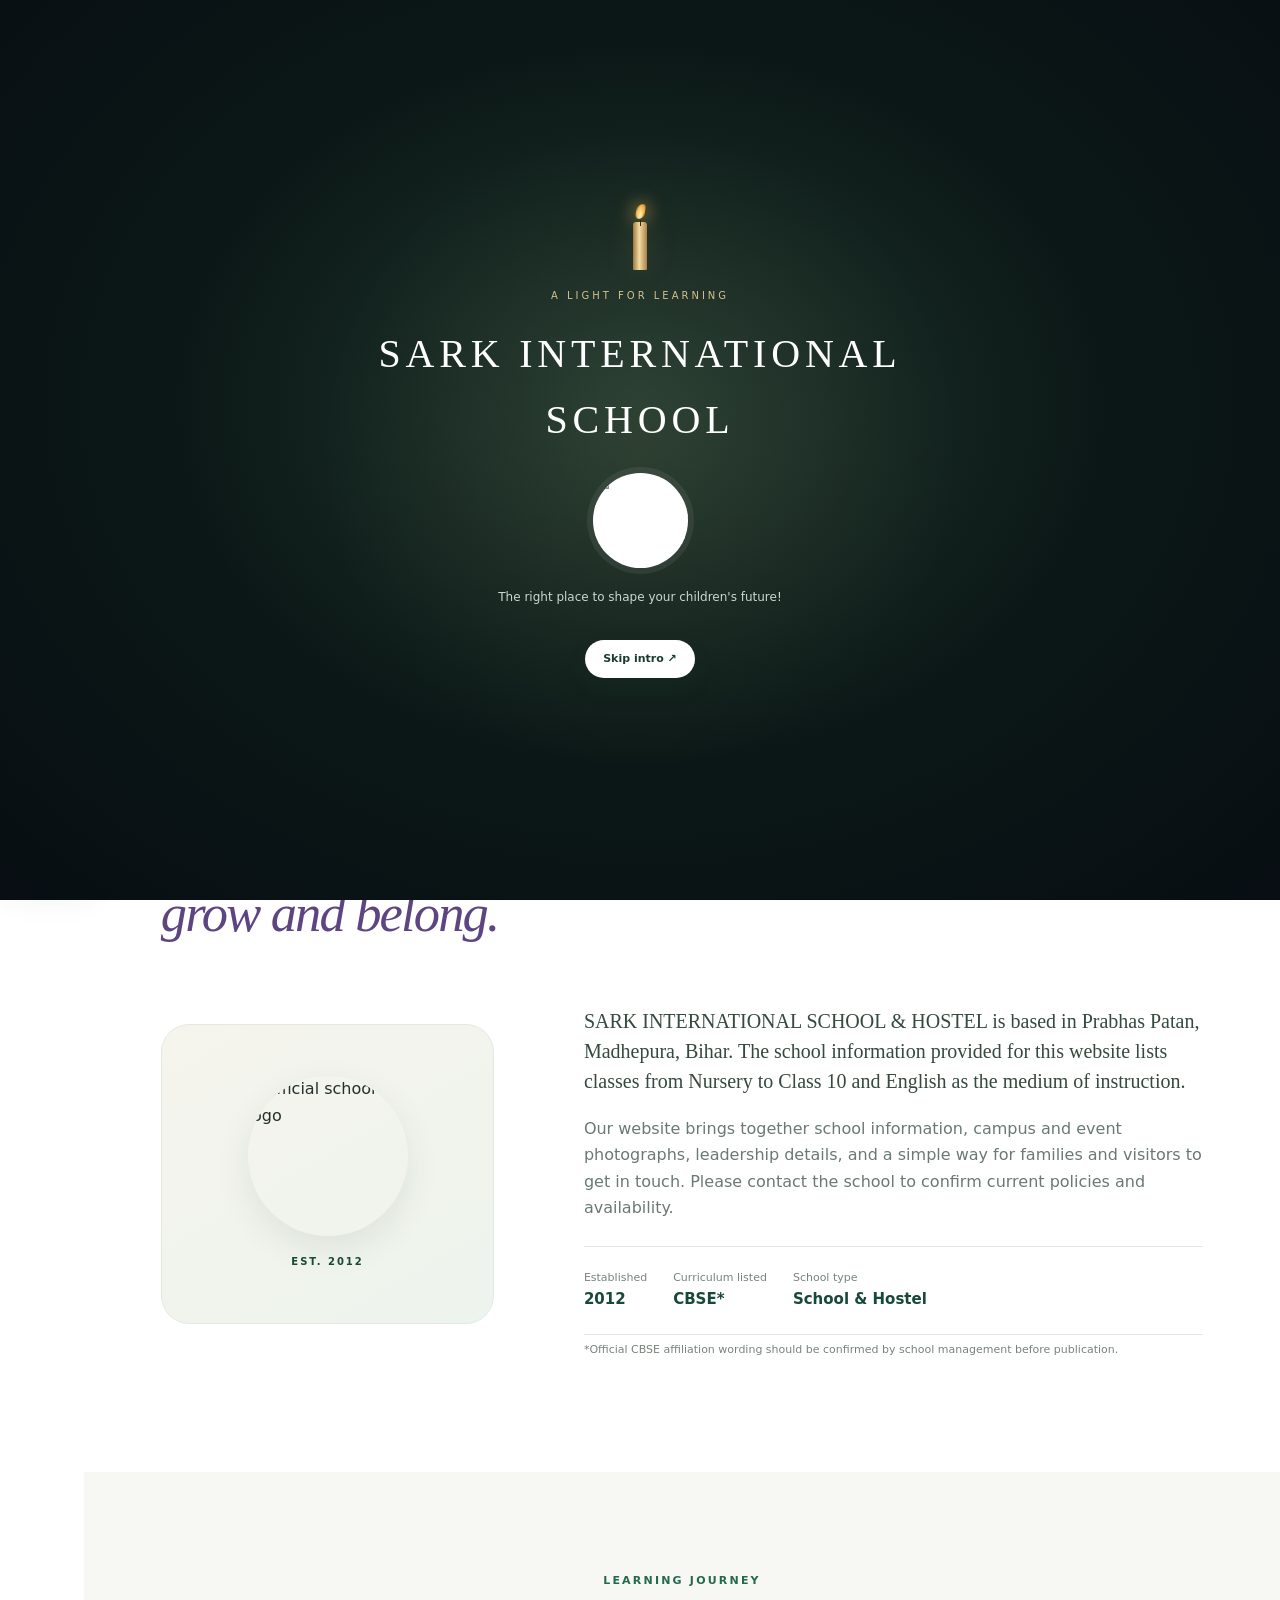
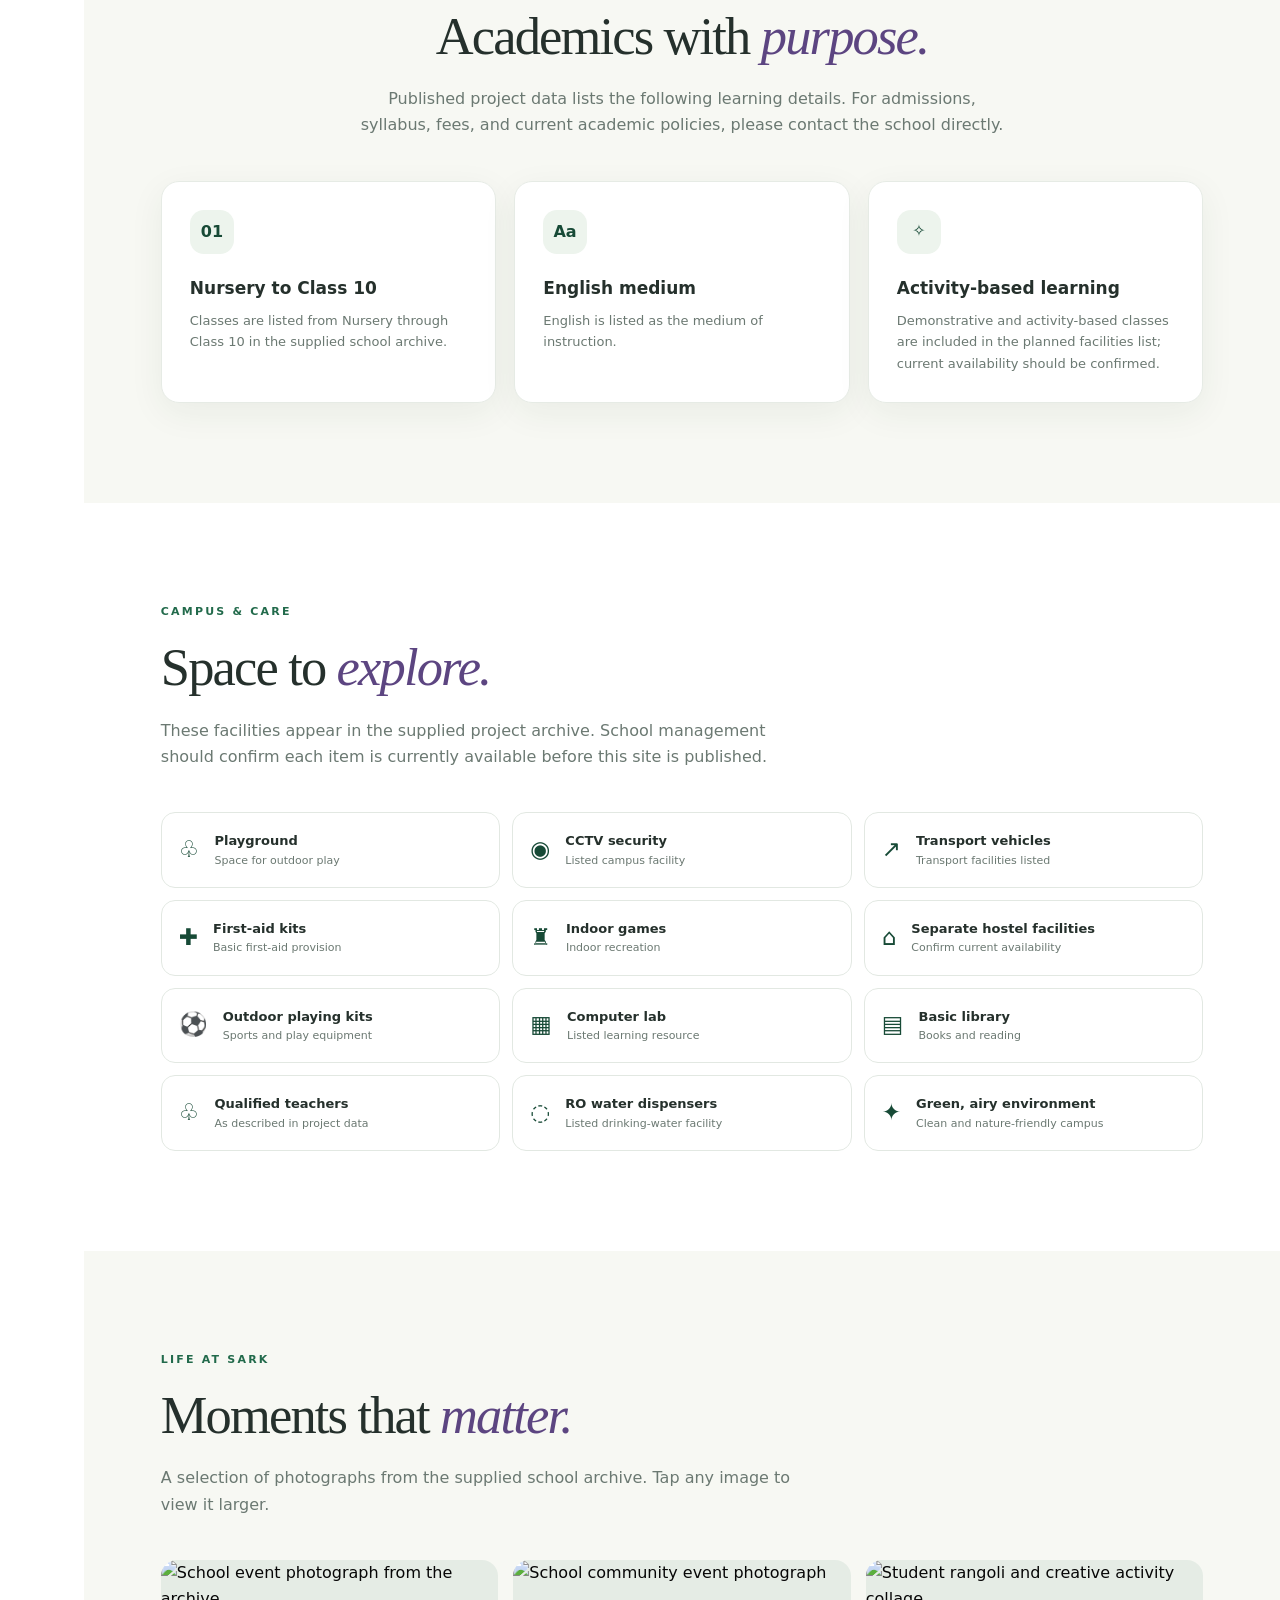
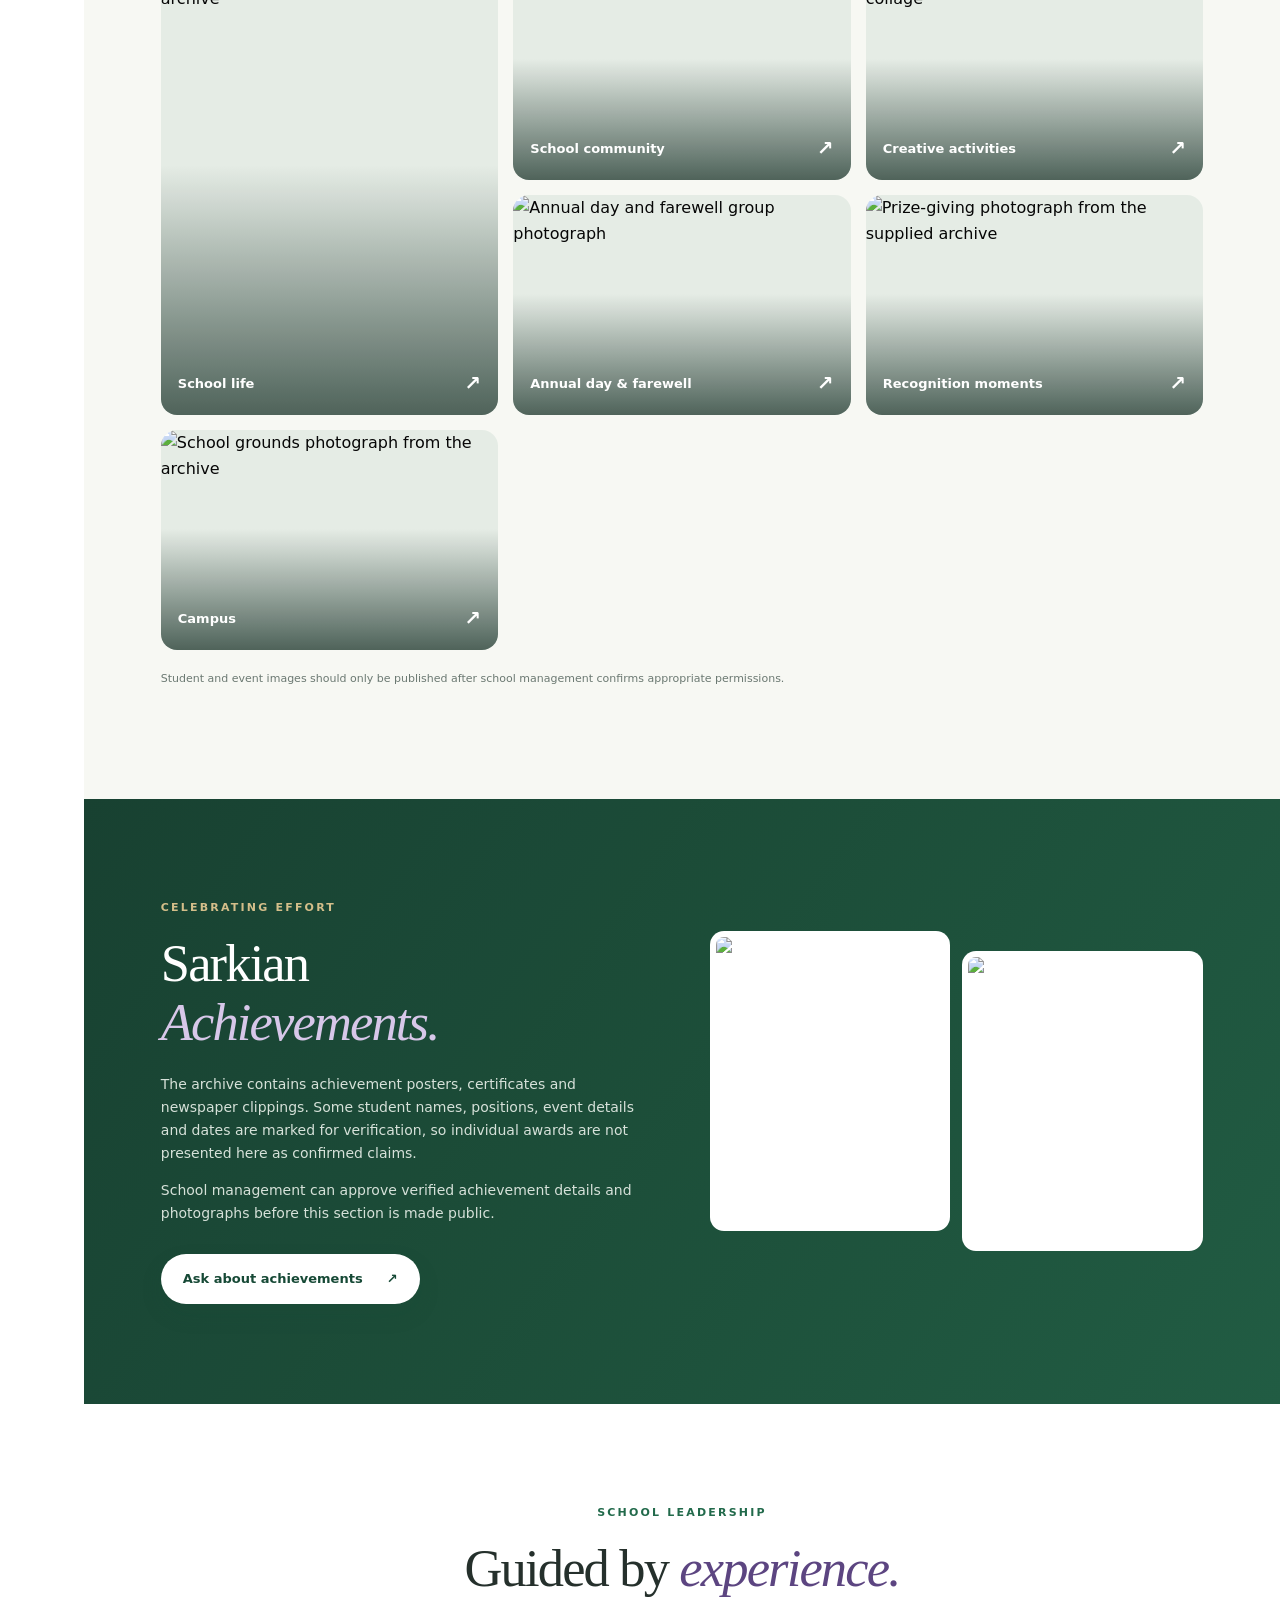
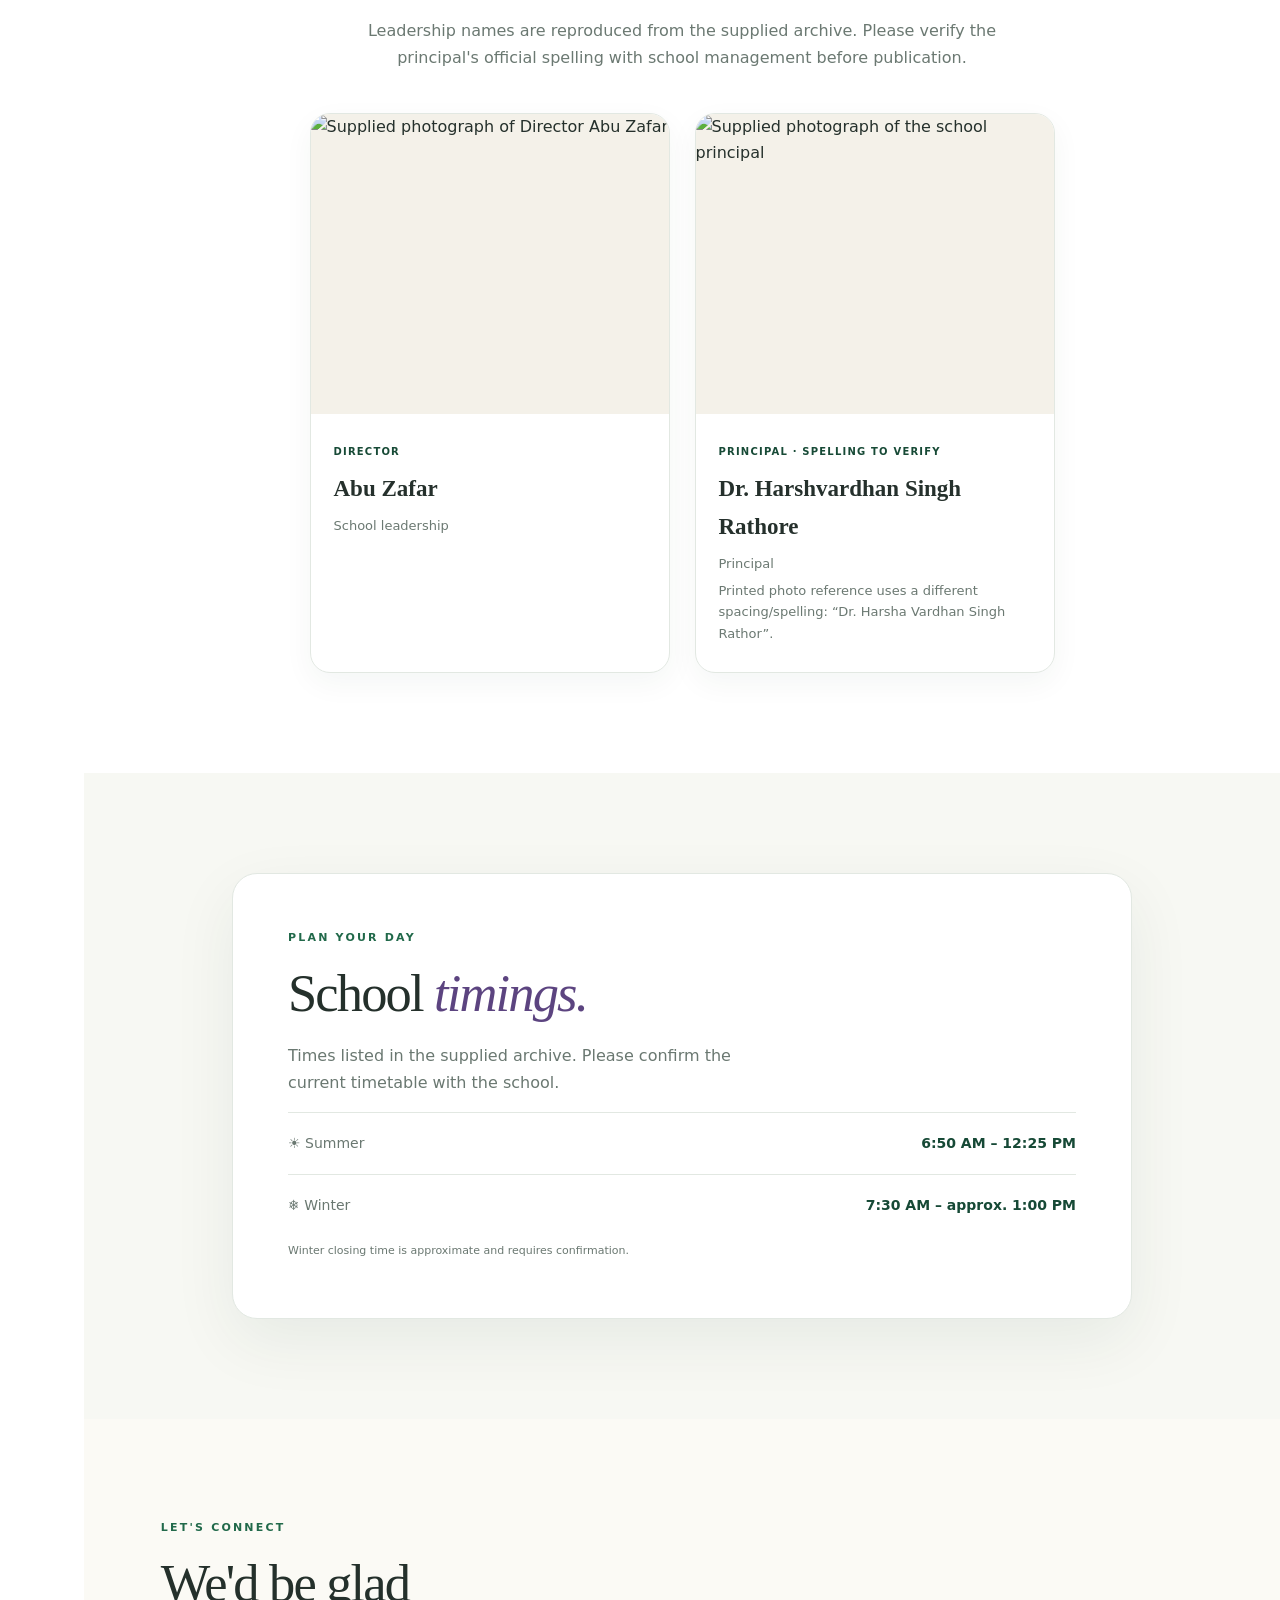
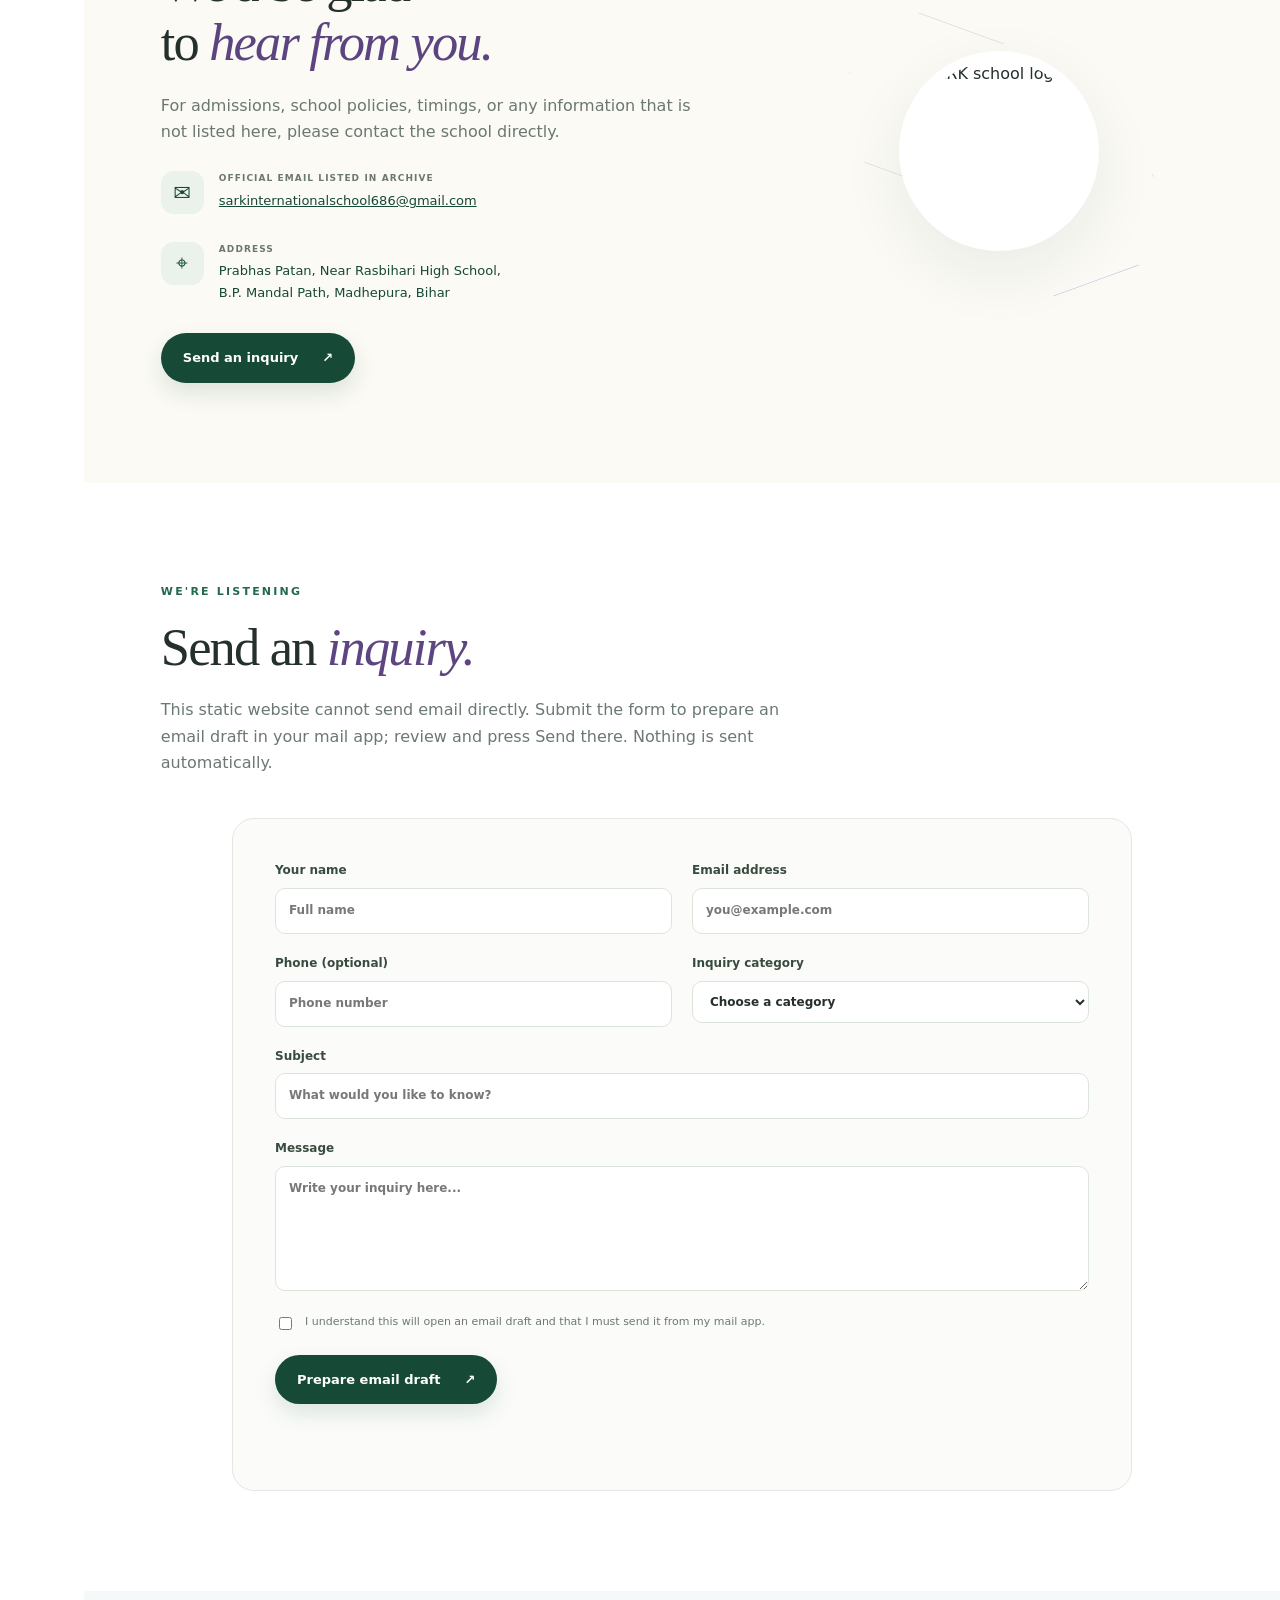
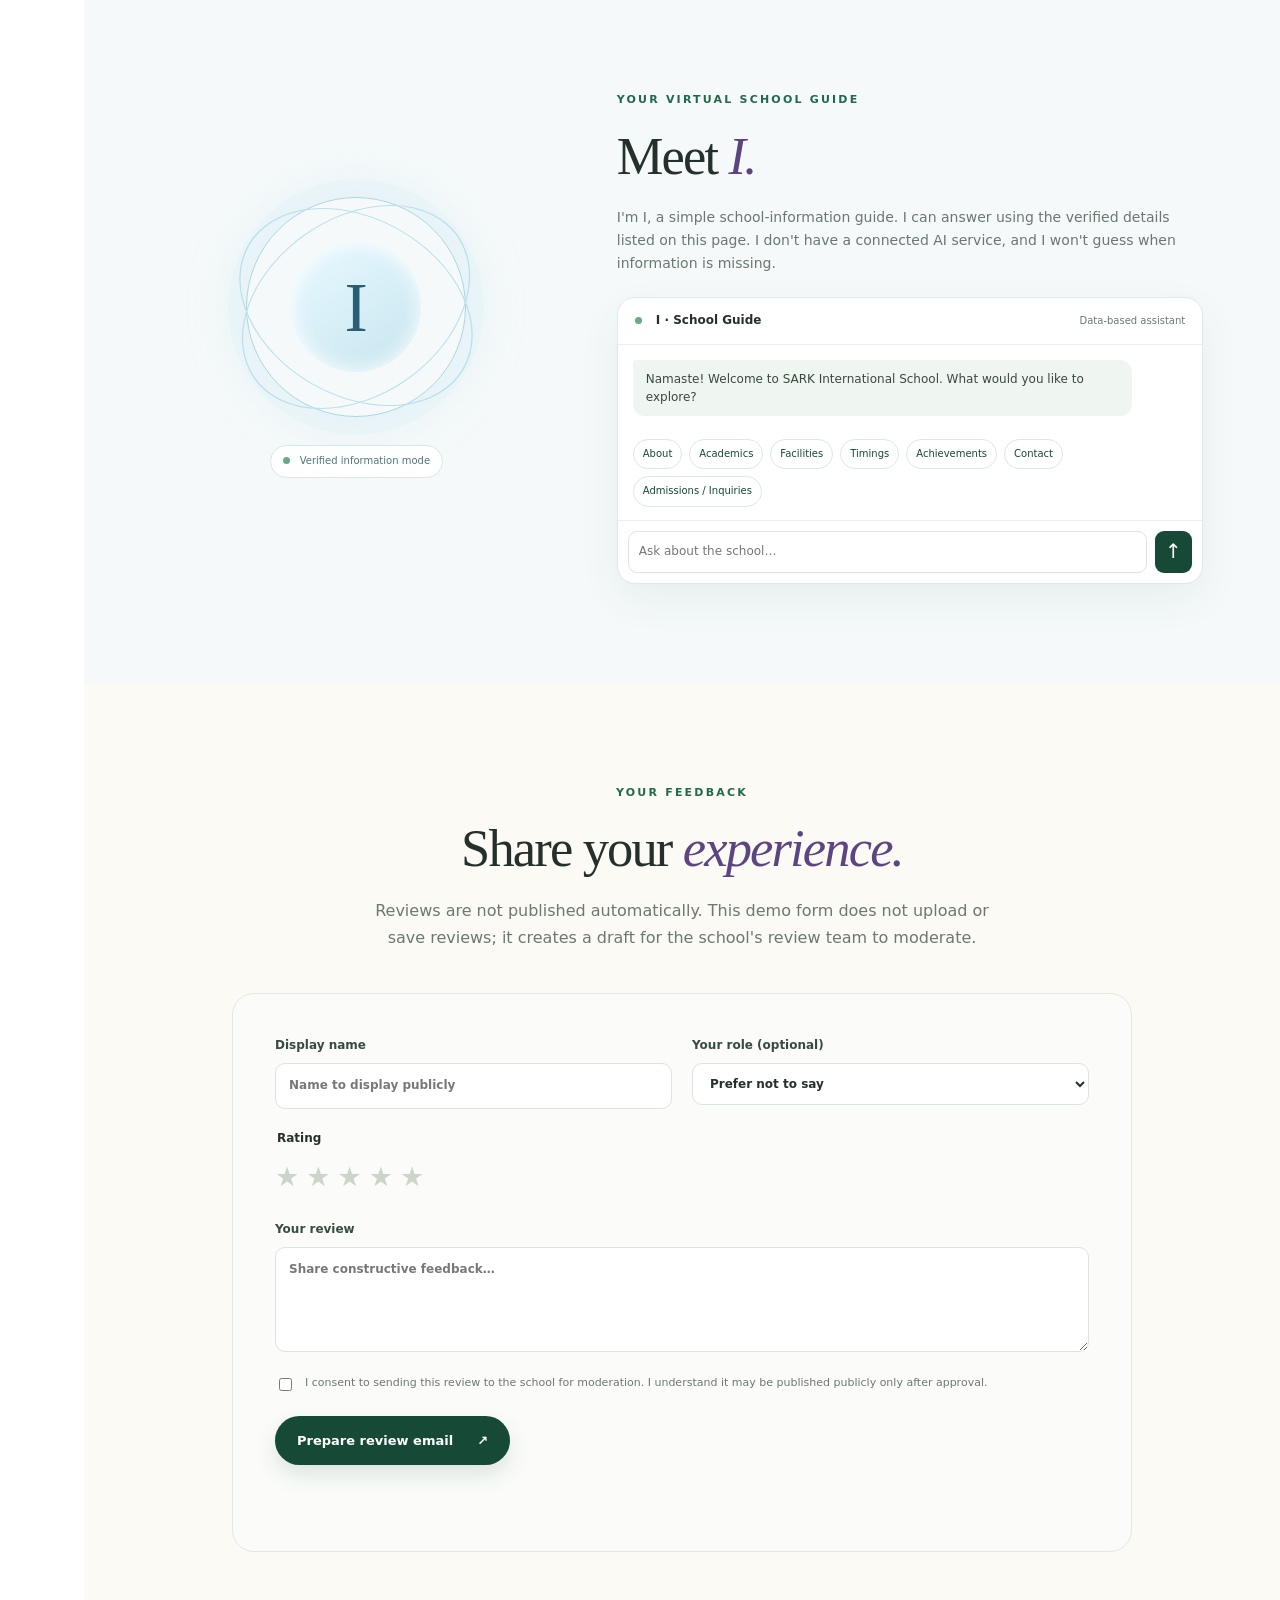
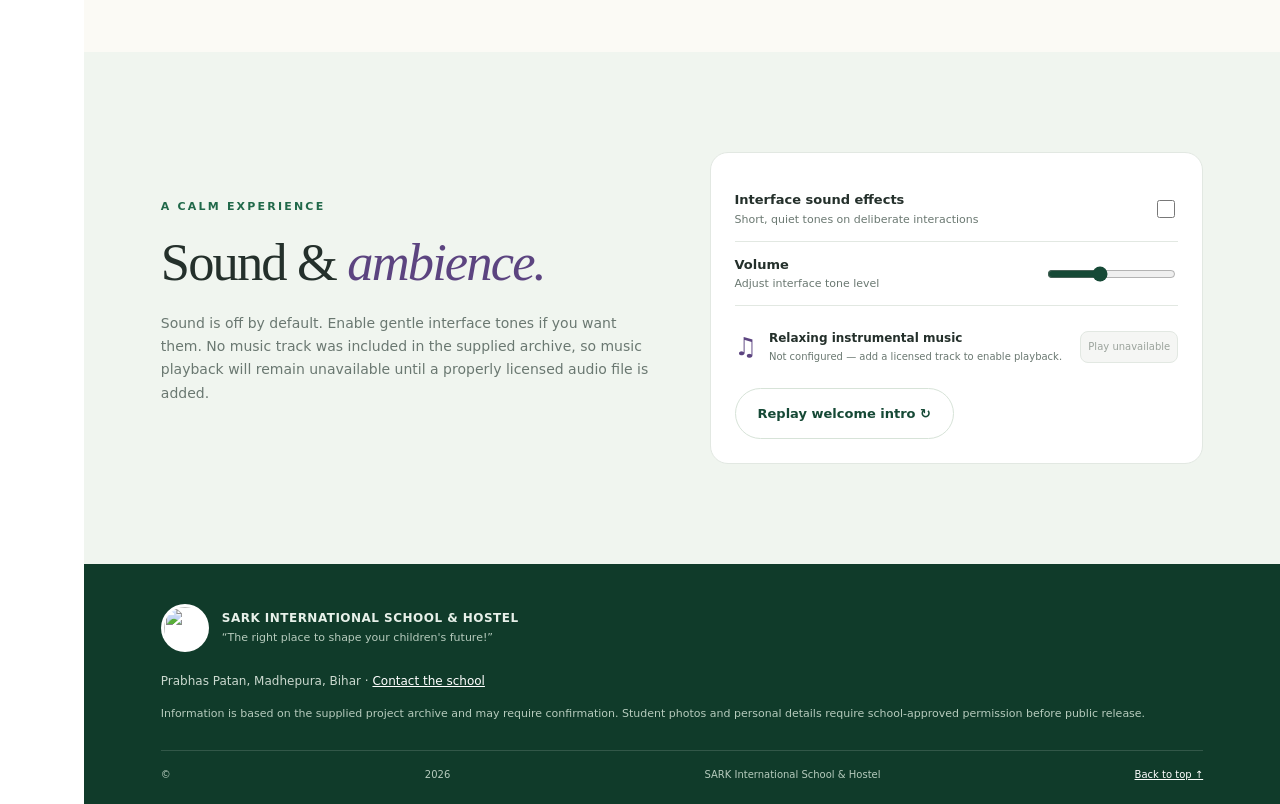
==== commit c4cc4b6a: "Add files via upload" ====
--- a/index.html
+++ b/index.html
@@ -1,142 +1,29 @@
 <!doctype html>
 <html lang="en">
 <head>
-  <meta charset="utf-8">
-  <meta name="viewport" content="width=device-width, initial-scale=1">
-  <meta name="theme-color" content="#063c30">
-  <meta name="description" content="SARK International School, Madhepura, Bihar — The right place to shape your children's future!">
-  <title>SARK International School | Madhepura</title>
-  <link rel="icon" href="assets/school-logo.jpg">
-  <link rel="preconnect" href="https://fonts.googleapis.com">
-  <link rel="preconnect" href="https://fonts.gstatic.com" crossorigin>
-  <link href="https://fonts.googleapis.com/css2?family=DM+Sans:wght@400;500;600;700&family=Playfair+Display:wght@500;600;700;800&family=Dancing+Script:wght@500;600&display=swap" rel="stylesheet">
-  <link rel="stylesheet" href="styles.css">
-</head>
-<body>
-  <div class="ambient ambient-one"></div><div class="ambient ambient-two"></div>
-  <a class="skip-link" href="#main">Skip to content</a>
-
-  <aside class="side-rail" aria-label="Main navigation">
-    <a class="rail-brand" href="#home" aria-label="SARK International School home">
-      <span class="rail-pen"><span class="pen-nib">◆</span><span class="pen-line"></span></span>
-    </a>
-    <nav class="rail-nav">
-      <a class="rail-link active" href="#home" aria-label="Home" data-label="Home"><span class="rail-icon">⌂</span><span class="rail-label">Home</span></a>
-      <a class="rail-link" href="#about" aria-label="About" data-label="About"><span class="rail-icon">⌘</span><span class="rail-label">About</span></a>
-      <a class="rail-link" href="#facilities" aria-label="Facilities" data-label="Facilities"><span class="rail-icon">✧</span><span class="rail-label">Facilities</span></a>
-      <a class="rail-link" href="#leadership" aria-label="Leadership" data-label="Leadership"><span class="rail-icon">♙</span><span class="rail-label">Leadership</span></a>
-      <a class="rail-link" href="#achievements" aria-label="Achievements" data-label="Achievements"><span class="rail-icon">♜</span><span class="rail-label">Achievements</span></a>
-      <a class="rail-link" href="#gallery" aria-label="Gallery" data-label="Gallery"><span class="rail-icon">▧</span><span class="rail-label">Gallery</span></a>
-      <a class="rail-link" href="#contact" aria-label="Contact" data-label="Contact"><span class="rail-icon">✆</span><span class="rail-label">Contact</span></a>
-    </nav>
-    <span class="rail-bottom-mark">✦</span>
-  </aside>
-
-  <main id="main">
-    <section class="hero section-shell" id="home">
-      <div class="hero-topline"><span class="eyebrow"><i></i> LEARNING • CHARACTER • OPPORTUNITY</span><span class="estd">EST. 2012</span></div>
-      <div class="hero-brand reveal">
-        <div class="logo-halo"><img src="assets/school-logo.jpg" alt="SARK International School logo"></div>
-        <p class="school-kicker">WELCOME TO</p>
-        <h1>SARK INTERNATIONAL <span>SCHOOL</span></h1>
-        <div class="title-rule"><span></span><b>✧</b><span></span></div>
-        <p class="motto">The right place to shape your children's future!</p>
-        <p class="hero-location">MADHEPURA, BIHAR · CBSE CURRICULUM</p>
-      </div>
-      <div class="hero-showcase reveal">
-        <div class="showcase-copy">
-          <span class="mini-label">A PLACE TO GROW</span>
-          <h2>Knowledge for today.<br><em>Confidence for tomorrow.</em></h2>
-          <p>A welcoming learning environment where children are encouraged to explore, participate and build a strong foundation for the future.</p>
-          <a class="button button-gold" href="#about">Discover our school <span>↗</span></a>
-        </div>
-        <div class="school-art" role="img" aria-label="Illustrated school building surrounded by greenery">
-          <div class="art-sun"></div><div class="art-cloud cloud-a"></div><div class="art-cloud cloud-b"></div>
-          <div class="art-tree tree-a"><i></i><b></b><span></span></div><div class="art-tree tree-b"><i></i><b></b><span></span></div>
-          <div class="campus-building">
-            <div class="roof"></div><div class="building-sign">SARK INTERNATIONAL SCHOOL</div>
-            <div class="building-row"><i></i><i></i><i></i><i></i><i></i></div>
-            <div class="building-row lower"><i></i><i></i><i></i><i></i><i></i></div>
-            <div class="entrance"><i></i><i></i></div>
-          </div>
-          <div class="art-ground"></div><div class="art-path"></div>
-          <div class="art-caption"><span class="caption-dot"></span> A CAMPUS FOR CURIOSITY</div>
-        </div>
-      </div>
-      <div class="hero-stats">
-        <article class="stat-card reveal"><span class="stat-icon">✦</span><div><small>Established</small><strong>2012</strong></div><span class="card-spark">✧</span></article>
-        <article class="stat-card reveal"><span class="stat-icon">▤</span><div><small>Curriculum</small><strong>CBSE</strong></div><span class="card-spark">✧</span></article>
-        <article class="stat-card reveal"><span class="stat-icon">♧</span><div><small>Classes</small><strong>Nursery–10</strong></div><span class="card-spark">✧</span></article>
-        <article class="stat-card reveal"><span class="stat-icon">Aあ</span><div><small>Instruction</small><strong>English Medium</strong></div><span class="card-spark">✧</span></article>
-      </div>
-      <a class="scroll-cue" href="#about"><span></span> SCROLL TO EXPLORE</a>
-    </section>
-
-    <section class="section-shell content-section" id="about">
-      <div class="section-heading reveal"><span class="eyebrow"><i></i> OUR PURPOSE</span><h2>Learning with <em>meaning.</em></h2><p>Helping young minds grow through knowledge, participation and good values.</p></div>
-      <div class="about-grid">
-        <div class="about-feature reveal"><div class="feature-orbit">✦</div><span class="mini-label">OUR APPROACH</span><h3>Curiosity today.<br>Possibility tomorrow.</h3><p>We aim to support students with a positive learning environment, activity-based experiences and opportunities to discover their strengths.</p><a class="text-link" href="#facilities">Explore our facilities <span>→</span></a></div>
-        <div class="about-points">
-          <article class="point-card reveal"><span>01</span><div><h3>Learning by doing</h3><p>Demonstrative and activity-based classroom experiences.</p></div><b>↗</b></article>
-          <article class="point-card reveal"><span>02</span><div><h3>Room to participate</h3><p>School activities that encourage teamwork, creativity and confidence.</p></div><b>↗</b></article>
-          <article class="point-card reveal"><span>03</span><div><h3>A caring environment</h3><p>A clean, airy and nature-friendly campus for everyday learning.</p></div><b>↗</b></article>
-        </div>
-      </div>
-    </section>
-
-    <section class="section-shell content-section" id="facilities">
-      <div class="section-heading reveal"><span class="eyebrow"><i></i> THE SCHOOL EXPERIENCE</span><h2>Designed for <em>discovery.</em></h2><p>Facilities and experiences that support learning, wellbeing and play.</p></div>
-      <div class="facility-grid">
-        <article class="facility-card reveal"><div class="facility-visual visual-play">✧<span>PLAY</span></div><h3>Playground & outdoor kits</h3><p>Space and equipment for active play and participation.</p></article>
-        <article class="facility-card reveal"><div class="facility-visual visual-tech">⌘<span>EXPLORE</span></div><h3>Computer learning</h3><p>A computer lab to support digital learning experiences.</p></article>
-        <article class="facility-card reveal"><div class="facility-visual visual-library">▤<span>READ</span></div><h3>Library corner</h3><p>Books to encourage reading, imagination and curiosity.</p></article>
-        <article class="facility-card reveal"><div class="facility-visual visual-green">❋<span>GROW</span></div><h3>Green campus</h3><p>A clean, airy and nature-friendly environment.</p></article>
-        <article class="facility-card reveal"><div class="facility-visual visual-care">✚<span>CARE</span></div><h3>Student care & safety</h3><p>CCTV security, first-aid kits and RO water dispensers.</p></article>
-        <article class="facility-card reveal"><div class="facility-visual visual-activity">✦<span>CREATE</span></div><h3>Indoor games & activities</h3><p>Opportunities to learn through activities and play.</p></article>
-        <article class="facility-card reveal"><div class="facility-visual visual-transport">⌁<span>TRAVEL</span></div><h3>Transport vehicles</h3><p>Transport facilities for students.</p></article>
-        <article class="facility-card reveal"><div class="facility-visual visual-hostel">⌂<span>SETTLE</span></div><h3>Separate hostel facilities</h3><p>Hostel facilities are available separately.</p></article>
-      </div>
-      <p class="small-note">Facility details should be confirmed with school management before the website is used as an official public listing.</p>
-    </section>
-
-    <section class="section-shell content-section leadership-section" id="leadership">
-      <div class="section-heading reveal"><span class="eyebrow"><i></i> SCHOOL LEADERSHIP</span><h2>Guided by <em>purpose.</em></h2><p>Leadership committed to the school's educational journey.</p></div>
-      <div class="leader-grid">
-        <article class="leader-card reveal"><div class="leader-avatar director-avatar"><span>AZ</span></div><div class="leader-info"><span class="mini-label">DIRECTOR</span><h3>Abu Zafar</h3><p>School Management</p></div><span class="leader-mark">✦</span></article>
-        <article class="leader-card reveal"><div class="leader-avatar principal-avatar"><span>HSR</span></div><div class="leader-info"><span class="mini-label">PRINCIPAL</span><h3>Dr Harshvardhan Singh Rathore</h3><p>Academic Leadership</p></div><span class="leader-mark">✦</span></article>
-      </div>
-      <p class="small-note">Portraits can be added later by placing approved image files in the assets folder and updating this section.</p>
-    </section>
-
-    <section class="section-shell content-section achievement-section" id="achievements">
-      <div class="section-heading reveal"><span class="eyebrow"><i></i> STUDENT SPOTLIGHT</span><h2>Celebrating <em>effort.</em></h2><p>Recognising participation, creativity and achievement.</p></div>
-      <div class="achievement-panel reveal"><div class="award-emblem">✧<span>★</span></div><div><span class="mini-label">SCHOOL ACHIEVEMENTS</span><h3>Every effort deserves encouragement.</h3><p>Student certificates and competition results can be showcased here after names, event details and placements are verified with the original certificates and school.</p></div><a class="button button-outline" href="#contact">Share an achievement <span>↗</span></a></div>
-      <div class="achievement-note"><span>✦</span> Verified details only · Student privacy matters</div>
-    </section>
-
-    <section class="section-shell content-section gallery-section" id="gallery">
-      <div class="section-heading reveal"><span class="eyebrow"><i></i> MOMENTS THAT MATTER</span><h2>Life at <em>SARK.</em></h2><p>Replace these artwork tiles with authentic school photographs for the final version.</p></div>
-      <div class="gallery-grid">
-        <div class="gallery-tile gallery-campus reveal"><span class="gallery-symbol">⌂</span><div><small>01 / CAMPUS</small><h3>Our school</h3></div></div>
-        <div class="gallery-tile gallery-learning reveal"><span class="gallery-symbol">▤</span><div><small>02 / LEARNING</small><h3>In the classroom</h3></div></div>
-        <div class="gallery-tile gallery-sports reveal"><span class="gallery-symbol">✧</span><div><small>03 / ACTIVITIES</small><h3>Sports & teamwork</h3></div></div>
-        <div class="gallery-tile gallery-events reveal"><span class="gallery-symbol">❋</span><div><small>04 / EVENTS</small><h3>School celebrations</h3></div></div>
-      </div>
-    </section>
-
-    <section class="section-shell contact-section" id="contact">
-      <div class="contact-decoration">✦</div>
-      <div class="contact-copy reveal"><span class="eyebrow"><i></i> COME SAY HELLO</span><h2>Let's shape their<br><em>future together.</em></h2><p>For admissions and school enquiries, please contact the school directly.</p></div>
-      <div class="contact-card reveal"><span class="mini-label">VISIT OR CONTACT</span><h3>SARK International School</h3><p>Prabhas Patan, Near Rasbihari High School,<br>B.P. Mandal Path, Madhepura, Bihar</p><a href="mailto:sarkinternationalschool686@gmail.com">sarkinternationalschool686@gmail.com</a><div class="contact-divider"></div><small>SUMMER TIMING</small><strong>6:50 AM – 12:25 PM</strong><small>WINTER TIMING (APPROX.)</small><strong>7:30 AM – around 1:00 PM</strong></div>
-    </section>
-
-    <footer class="site-footer"><a class="footer-brand" href="#home"><img src="assets/school-logo.jpg" alt=""><span>SARK <b>INTERNATIONAL SCHOOL</b></span></a><p>The right place to shape your children's future!</p><span class="footer-line"></span><small>© <span id="year"></span> SARK International School · Made with care for learning.</small></footer>
-  </main>
-
-  <button class="back-to-top" aria-label="Back to top" title="Back to top">↑</button>
-  <button class="music-button" id="musicToggle" aria-label="Toggle ambient music" title="Play or pause ambient music"><span class="music-bars"><i></i><i></i><i></i><i></i></span><span class="music-text">AMBIENCE</span></button>
-  <audio id="ambientAudio" loop preload="none" src="assets/soft-ambient.mp3"></audio>
-  <div class="toast" id="toast" role="status" aria-live="polite"></div>
-  <script src="script.js"></script>
-</body>
-</html>
+<meta charset="utf-8"><meta name="viewport" content="width=device-width, initial-scale=1">
+<meta name="theme-color" content="#103e2d"><meta name="description" content="Discover SARK International School & Hostel in Madhepura, Bihar.">
+<title>SARK International School &amp; Hostel</title><link rel="icon" href="assets/school-logo.jpeg"><link rel="stylesheet" href="styles.css">
+</head><body>
+<div id="intro" class="intro" aria-label="Welcome animation"><div class="intro-glow"></div><div class="intro-content"><div class="candle" aria-hidden="true"><i></i><b></b></div><p class="intro-eyebrow">A LIGHT FOR LEARNING</p><h1 id="introTitle">SARK INTERNATIONAL SCHOOL</h1><img class="intro-logo" src="assets/school-logo.jpeg" alt="SARK International School logo"><p class="intro-sub" id="introSub">The right place to shape your children's future!</p><button id="skipIntro" class="button button-light">Skip intro ↗</button></div></div>
+<div class="scroll-progress" id="scrollProgress"></div>
+<aside class="pen-nav" aria-label="Main navigation"><div class="pen-cap"></div><a class="nav-brand" href="#home" aria-label="SARK home"><img src="assets/school-logo.jpeg" alt="School logo"></a><nav id="mainNav"><a href="#home" class="active"><span>⌂</span><em>Home</em></a><a href="#about"><span>✧</span><em>About Us</em></a><a href="#academics"><span>▤</span><em>Academics</em></a><a href="#facilities"><span>♧</span><em>Facilities</em></a><a href="#gallery"><span>▧</span><em>Gallery</em></a><a href="#achievements"><span>✦</span><em>Sarkian Achievements</em></a><a href="#leadership"><span>♙</span><em>Leadership</em></a><a href="#timings"><span>◷</span><em>School Timings</em></a><a href="#contact"><span>⌖</span><em>Contact</em></a><a href="#inquiries"><span>✉</span><em>Inquiries</em></a><a href="#guide"><span>✧</span><em>AI Guide</em></a><a href="#reviews"><span>☆</span><em>Reviews</em></a><a href="#sound"><span>♫</span><em>Music &amp; Sound</em></a></nav><div class="pen-nib"></div></aside>
+<header class="mobile-header"><a href="#home"><img src="assets/school-logo.jpeg" alt="School logo"></a><span>SARK INTERNATIONAL SCHOOL</span><button id="menuToggle" aria-label="Toggle navigation" aria-expanded="false">☰</button></header>
+<main id="siteContent">
+<section class="hero section" id="home"><div class="hero-pattern"></div><div class="hero-copy"><p class="eyebrow">LEARN · GROW · DISCOVER</p><h1>A brighter future<br><span>begins here.</span></h1><p class="hero-lead">Welcome to <strong>SARK International School &amp; Hostel</strong> — a school community in Madhepura, Bihar, with a commitment to helping children shape their future.</p><p class="motto">“The right place to shape your children's future!”</p><div class="hero-actions"><a class="button" href="#about">Explore our school <span>↗</span></a><a class="text-link" href="#inquiries">Make an inquiry →</a></div><div class="hero-facts"><div><strong>2012</strong><small>Established</small></div><div><strong>Nursery–10</strong><small>Classes listed</small></div><div><strong>English</strong><small>Medium of instruction</small></div></div></div><div class="hero-visual"><div class="photo-frame"><img src="assets/campus-photo.jpg" alt="School campus photograph from the supplied archive" fetchpriority="high"><div class="photo-label"><span class="dot"></span> SARK · MADHEPURA, BIHAR</div></div><div class="floating-note"><span>✦</span><div><b>Curiosity belongs here</b><small>Explore our school</small></div></div></div></section>
+<section class="section intro-section" id="about"><div class="section-heading"><p class="eyebrow">OUR STORY</p><h2>A place to learn,<br><span>grow and belong.</span></h2></div><div class="about-grid"><div class="about-mark"><img src="assets/school-logo.jpeg" alt="Official school logo"><span>EST. 2012</span></div><div class="about-copy"><p class="large-copy">SARK INTERNATIONAL SCHOOL &amp; HOSTEL is based in Prabhas Patan, Madhepura, Bihar. The school information provided for this website lists classes from Nursery to Class 10 and English as the medium of instruction.</p><p>Our website brings together school information, campus and event photographs, leadership details, and a simple way for families and visitors to get in touch. Please contact the school to confirm current policies and availability.</p><div class="info-strip"><div><small>Established</small><b>2012</b></div><div><small>Curriculum listed</small><b>CBSE*</b></div><div><small>School type</small><b>School &amp; Hostel</b></div></div><small class="note">*Official CBSE affiliation wording should be confirmed by school management before publication.</small></div></div></section>
+<section class="section tinted" id="academics"><div class="section-heading centered"><p class="eyebrow">LEARNING JOURNEY</p><h2>Academics with <span>purpose.</span></h2><p>Published project data lists the following learning details. For admissions, syllabus, fees, and current academic policies, please contact the school directly.</p></div><div class="three-cards"><article class="feature-card"><span class="feature-icon">01</span><h3>Nursery to Class 10</h3><p>Classes are listed from Nursery through Class 10 in the supplied school archive.</p></article><article class="feature-card"><span class="feature-icon">Aa</span><h3>English medium</h3><p>English is listed as the medium of instruction.</p></article><article class="feature-card"><span class="feature-icon">✧</span><h3>Activity-based learning</h3><p>Demonstrative and activity-based classes are included in the planned facilities list; current availability should be confirmed.</p></article></div></section>
+<section class="section" id="facilities"><div class="section-heading"><p class="eyebrow">CAMPUS &amp; CARE</p><h2>Space to <span>explore.</span></h2><p class="section-intro">These facilities appear in the supplied project archive. School management should confirm each item is currently available before this site is published.</p></div><div class="facility-grid"><div>♧ <span><b>Playground</b><small>Space for outdoor play</small></span></div><div>◉ <span><b>CCTV security</b><small>Listed campus facility</small></span></div><div>↗ <span><b>Transport vehicles</b><small>Transport facilities listed</small></span></div><div>✚ <span><b>First-aid kits</b><small>Basic first-aid provision</small></span></div><div>♜ <span><b>Indoor games</b><small>Indoor recreation</small></span></div><div>⌂ <span><b>Separate hostel facilities</b><small>Confirm current availability</small></span></div><div>⚽ <span><b>Outdoor playing kits</b><small>Sports and play equipment</small></span></div><div>▦ <span><b>Computer lab</b><small>Listed learning resource</small></span></div><div>▤ <span><b>Basic library</b><small>Books and reading</small></span></div><div>♧ <span><b>Qualified teachers</b><small>As described in project data</small></span></div><div>◌ <span><b>RO water dispensers</b><small>Listed drinking-water facility</small></span></div><div>✦ <span><b>Green, airy environment</b><small>Clean and nature-friendly campus</small></span></div></div></section>
+<section class="section gallery-section" id="gallery"><div class="section-heading"><p class="eyebrow">LIFE AT SARK</p><h2>Moments that <span>matter.</span></h2><p class="section-intro">A selection of photographs from the supplied school archive. Tap any image to view it larger.</p></div><div class="gallery-grid"><button class="gallery-item tall" data-full="assets/event-sports.jpg"><img loading="lazy" src="assets/event-sports.jpg" alt="School event photograph from the archive"><span>School life <b>↗</b></span></button><button class="gallery-item" data-full="assets/event-rally.jpg"><img loading="lazy" src="assets/event-rally.jpg" alt="School community event photograph"><span>School community <b>↗</b></span></button><button class="gallery-item" data-full="assets/event-rangoli.jpg"><img loading="lazy" src="assets/event-rangoli.jpg" alt="Student rangoli and creative activity collage"><span>Creative activities <b>↗</b></span></button><button class="gallery-item" data-full="assets/annual-day.jpg"><img loading="lazy" src="assets/annual-day.jpg" alt="Annual day and farewell group photograph"><span>Annual day &amp; farewell <b>↗</b></span></button><button class="gallery-item" data-full="assets/prize-giving.jpg"><img loading="lazy" src="assets/prize-giving.jpg" alt="Prize-giving photograph from the supplied archive"><span>Recognition moments <b>↗</b></span></button><button class="gallery-item" data-full="assets/campus-photo.jpg"><img loading="lazy" src="assets/campus-photo.jpg" alt="School grounds photograph from the archive"><span>Campus <b>↗</b></span></button></div><p class="privacy-note">Student and event images should only be published after school management confirms appropriate permissions.</p></section>
+<section class="section achievement-section" id="achievements"><div class="achievement-copy"><p class="eyebrow">CELEBRATING EFFORT</p><h2>Sarkian<br><span>Achievements.</span></h2><p>The archive contains achievement posters, certificates and newspaper clippings. Some student names, positions, event details and dates are marked for verification, so individual awards are not presented here as confirmed claims.</p><p>School management can approve verified achievement details and photographs before this section is made public.</p><a class="button" href="#inquiries">Ask about achievements <span>↗</span></a></div><div class="achievement-art"><img loading="lazy" src="assets/achievement-poster.png" alt="Achievement poster from the supplied school archive"><img loading="lazy" src="assets/student-certificates.jpg" alt="Student certificate collage from the supplied archive"></div></section>
+<section class="section leadership-section" id="leadership"><div class="section-heading centered"><p class="eyebrow">SCHOOL LEADERSHIP</p><h2>Guided by <span>experience.</span></h2><p>Leadership names are reproduced from the supplied archive. Please verify the principal's official spelling with school management before publication.</p></div><div class="leaders"><article class="leader-card"><div class="leader-photo"><img loading="lazy" src="assets/leadership-director.jpg" alt="Supplied photograph of Director Abu Zafar"></div><div class="leader-info"><small>DIRECTOR</small><h3>Abu Zafar</h3><p>School leadership</p></div></article><article class="leader-card"><div class="leader-photo"><img loading="lazy" src="assets/leadership-principal.jpg" alt="Supplied photograph of the school principal"></div><div class="leader-info"><small>PRINCIPAL · SPELLING TO VERIFY</small><h3>Dr. Harshvardhan Singh Rathore</h3><p>Principal</p><p class="note">Printed photo reference uses a different spacing/spelling: “Dr. Harsha Vardhan Singh Rathor”.</p></div></article></div></section>
+<section class="section timing-section" id="timings"><div class="timing-card"><div><p class="eyebrow">PLAN YOUR DAY</p><h2>School <span>timings.</span></h2><p>Times listed in the supplied archive. Please confirm the current timetable with the school.</p></div><div class="time-row"><span>☀ Summer</span><b>6:50 AM – 12:25 PM</b></div><div class="time-row"><span>❄ Winter</span><b>7:30 AM – approx. 1:00 PM</b></div><small>Winter closing time is approximate and requires confirmation.</small></div></section>
+<section class="section contact-section" id="contact"><div class="contact-main"><p class="eyebrow">LET'S CONNECT</p><h2>We'd be glad<br>to <span>hear from you.</span></h2><p>For admissions, school policies, timings, or any information that is not listed here, please contact the school directly.</p><div class="contact-detail"><span>✉</span><div><small>OFFICIAL EMAIL LISTED IN ARCHIVE</small><a href="mailto:sarkinternationalschool686@gmail.com">sarkinternationalschool686@gmail.com</a></div></div><div class="contact-detail"><span>⌖</span><div><small>ADDRESS</small><p>Prabhas Patan, Near Rasbihari High School,<br>B.P. Mandal Path, Madhepura, Bihar</p></div></div><a class="button" href="#inquiries">Send an inquiry <span>↗</span></a></div><div class="contact-decoration"><img src="assets/school-logo.jpeg" alt="SARK school logo"><div class="hex hex-one"></div><div class="hex hex-two"></div></div></section>
+<section class="section inquiry-section" id="inquiries"><div class="section-heading"><p class="eyebrow">WE'RE LISTENING</p><h2>Send an <span>inquiry.</span></h2><p class="section-intro">This static website cannot send email directly. Submit the form to prepare an email draft in your mail app; review and press Send there. Nothing is sent automatically.</p></div><form id="inquiryForm" class="form-card"><div class="form-grid"><label>Your name<input required name="name" maxlength="80" autocomplete="name" placeholder="Full name"></label><label>Email address<input required type="email" name="email" maxlength="120" autocomplete="email" placeholder="you@example.com"></label><label>Phone (optional)<input type="tel" name="phone" maxlength="30" autocomplete="tel" placeholder="Phone number"></label><label>Inquiry category<select name="category" required><option value="">Choose a category</option><option>Admissions</option><option>Academics</option><option>Facilities</option><option>Sarkian Achievements</option><option>General Information</option><option>Other</option></select></label><label class="full">Subject<input required name="subject" maxlength="120" placeholder="What would you like to know?"></label><label class="full">Message<textarea required name="message" rows="5" maxlength="3000" placeholder="Write your inquiry here..."></textarea></label></div><label class="consent"><input type="checkbox" required> I understand this will open an email draft and that I must send it from my mail app.</label><button class="button" type="submit">Prepare email draft <span>↗</span></button><p id="inquiryStatus" class="form-status" aria-live="polite"></p><div class="honeypot" aria-hidden="true"><label>Leave blank<input name="website" tabindex="-1" autocomplete="off"></label></div></form></section>
+<section class="section guide-section" id="guide"><div class="guide-visual"><div class="guide-orbit"><div class="guide-avatar">I</div></div><span class="status-pill"><i></i> Verified information mode</span></div><div class="guide-content"><p class="eyebrow">YOUR VIRTUAL SCHOOL GUIDE</p><h2>Meet <span>I.</span></h2><p>I'm I, a simple school-information guide. I can answer using the verified details listed on this page. I don't have a connected AI service, and I won't guess when information is missing.</p><div class="chat-window"><div class="chat-head"><span class="chat-dot"></span><b>I · School Guide</b><small>Data-based assistant</small></div><div id="chatMessages" class="chat-messages" aria-live="polite"><p class="bot-message">Namaste! Welcome to SARK International School. What would you like to explore?</p></div><div class="suggestions"><button data-question="About the school">About</button><button data-question="Academics and classes">Academics</button><button data-question="Facilities">Facilities</button><button data-question="School timings">Timings</button><button data-question="Sarkian Achievements and prize-giving">Achievements</button><button data-question="Contact details">Contact</button><button data-question="Admissions and inquiries">Admissions / Inquiries</button></div><form id="chatForm" class="chat-form"><input id="chatInput" maxlength="250" placeholder="Ask about the school…" aria-label="Ask the school guide"><button type="submit" aria-label="Send question">↑</button></form></div></div></section>
+<section class="section review-section" id="reviews"><div class="section-heading centered"><p class="eyebrow">YOUR FEEDBACK</p><h2>Share your <span>experience.</span></h2><p>Reviews are not published automatically. This demo form does not upload or save reviews; it creates a draft for the school's review team to moderate.</p></div><form id="reviewForm" class="form-card review-form"><div class="form-grid"><label>Display name<input name="displayName" required maxlength="60" placeholder="Name to display publicly"></label><label>Your role (optional)<select name="role"><option value="">Prefer not to say</option><option>Parent / guardian</option><option>Former student</option><option>Visitor</option><option>Student</option><option>Other</option></select></label><fieldset class="full rating-field"><legend>Rating</legend><div class="stars" role="radiogroup" aria-label="Star rating"><label><input type="radio" name="rating" value="1" required><span>★</span></label><label><input type="radio" name="rating" value="2"><span>★</span></label><label><input type="radio" name="rating" value="3"><span>★</span></label><label><input type="radio" name="rating" value="4"><span>★</span></label><label><input type="radio" name="rating" value="5"><span>★</span></label></div></fieldset><label class="full">Your review<textarea name="review" rows="4" required maxlength="1200" placeholder="Share constructive feedback…"></textarea></label></div><label class="consent"><input type="checkbox" required> I consent to sending this review to the school for moderation. I understand it may be published publicly only after approval.</label><button class="button" type="submit">Prepare review email <span>↗</span></button><p id="reviewStatus" class="form-status" aria-live="polite"></p></form></section>
+<section class="section sound-section" id="sound"><div><p class="eyebrow">A CALM EXPERIENCE</p><h2>Sound &amp; <span>ambience.</span></h2><p>Sound is off by default. Enable gentle interface tones if you want them. No music track was included in the supplied archive, so music playback will remain unavailable until a properly licensed audio file is added.</p></div><div class="sound-controls"><label class="switch-row"><span><b>Interface sound effects</b><small>Short, quiet tones on deliberate interactions</small></span><input type="checkbox" id="soundToggle"></label><label class="switch-row"><span><b>Volume</b><small>Adjust interface tone level</small></span><input id="volumeControl" type="range" min="0" max="30" value="12"></label><div class="music-placeholder"><span>♫</span><div><b>Relaxing instrumental music</b><small>Not configured — add a licensed track to enable playback.</small></div><button disabled title="Add a licensed music file to enable this control">Play unavailable</button></div><button class="button button-outline" id="replayIntro">Replay welcome intro ↻</button></div></section>
+<footer class="footer"><div class="footer-brand"><img src="assets/school-logo.jpeg" alt=""><div><b>SARK INTERNATIONAL SCHOOL &amp; HOSTEL</b><small>“The right place to shape your children's future!”</small></div></div><p>Prabhas Patan, Madhepura, Bihar · <a href="mailto:sarkinternationalschool686@gmail.com">Contact the school</a></p><small>Information is based on the supplied project archive and may require confirmation. Student photos and personal details require school-approved permission before public release.</small><div class="footer-bottom">© <span id="year"></span> SARK International School &amp; Hostel <a href="#home">Back to top ↑</a></div></footer>
+</main>
+<div class="lightbox" id="lightbox" role="dialog" aria-modal="true" aria-label="Gallery image" hidden><button class="lightbox-close" id="lightboxClose" aria-label="Close image">×</button><button id="lightboxPrev" class="lightbox-arrow" aria-label="Previous image">‹</button><img id="lightboxImage" alt="Expanded school gallery image"><button id="lightboxNext" class="lightbox-arrow" aria-label="Next image">›</button></div><button id="backTop" class="back-top" aria-label="Back to top">↑</button><script src="script.js" defer></script>
+</body></html>
--- a/styles.css
+++ b/styles.css
@@ -1,25 +1 @@
- :root{
- --forest:#052f27;--forest2:#074638;--emerald:#0b624b;--jade:#13866b;--gold:#d7b56d;--gold-light:#f4df9d;--cream:#f8f4e9;--ink:#123a31;--muted:#a9c4b8;--cyan:#6ceaff;--line:rgba(224,195,123,.28);
- --shadow:0 24px 60px rgba(0,0,0,.24);--rail-width:76px
-}
-*{box-sizing:border-box}html{scroll-behavior:smooth;scroll-padding-top:22px}body{margin:0;background:radial-gradient(ellipse at 70% 8%,#0b5945 0%,transparent 35%),linear-gradient(145deg,#031f1a,#063c30 48%,#05281f);color:var(--cream);font-family:"DM Sans",sans-serif;overflow-x:hidden}
-body:before{content:"";position:fixed;inset:0;pointer-events:none;opacity:.12;background-image:radial-gradient(#f6e4ae .65px,transparent .65px);background-size:21px 21px;mask-image:linear-gradient(to bottom,black,transparent 75%);z-index:-1}
-a{color:inherit;text-decoration:none}button{font:inherit}.ambient{position:fixed;width:340px;height:340px;border-radius:50%;filter:blur(100px);opacity:.12;pointer-events:none;z-index:-1}.ambient-one{background:#3ed5a5;top:20%;left:12%}.ambient-two{background:#d5ae5a;right:-120px;top:60%}
-.skip-link{position:fixed;top:-100px;left:100px;background:#fff;color:#000;padding:12px;z-index:100}.skip-link:focus{top:12px}
-.side-rail{position:fixed;z-index:50;left:17px;top:50%;transform:translateY(-50%);width:58px;padding:12px 7px 13px;border:1px solid rgba(227,194,112,.65);border-radius:34px 34px 22px 22px;background:linear-gradient(180deg,rgba(4,53,42,.94),rgba(2,29,25,.96));box-shadow:0 0 0 4px rgba(212,178,100,.06),0 0 28px rgba(31,215,188,.12),inset 0 0 18px rgba(255,255,255,.035);backdrop-filter:blur(18px)}
-.rail-brand{height:48px;display:flex;justify-content:center;align-items:center;border-bottom:1px solid var(--line);margin-bottom:9px}.rail-pen{height:31px;width:16px;border:1px solid var(--gold);border-radius:8px 8px 3px 3px;display:flex;align-items:center;flex-direction:column;position:relative;background:linear-gradient(90deg,#082d26,#17644d,#082d26)}.pen-nib{position:absolute;top:-11px;color:var(--gold-light);font-size:14px}.pen-line{width:1px;height:12px;background:var(--gold);margin-top:8px}
-.rail-nav{display:flex;flex-direction:column;gap:7px}.rail-link{height:46px;position:relative;display:flex;align-items:center;justify-content:center;border-radius:17px;color:#f1dca0;transition:color .25s,background .25s,box-shadow .25s,transform .25s}.rail-link:after{content:"";position:absolute;right:-8px;width:0;height:0;border-top:6px solid transparent;border-bottom:6px solid transparent;border-left:0 solid var(--cyan);transition:border-left-width .2s}.rail-link:hover,.rail-link:focus-visible,.rail-link.active{color:#e8fcff;background:linear-gradient(135deg,rgba(38,203,225,.24),rgba(10,105,113,.13));box-shadow:0 0 0 1px rgba(108,234,255,.8),0 0 17px rgba(67,219,255,.26),inset 0 0 14px rgba(108,234,255,.08);outline:none}.rail-link:hover:after,.rail-link:focus-visible:after,.rail-link.active:after{border-left-width:7px}.rail-link:hover{transform:translateX(2px)}.rail-icon{font-size:23px;line-height:1}.rail-label{position:absolute;left:61px;top:50%;transform:translate(-7px,-50%);padding:9px 14px;background:linear-gradient(135deg,#bdf8ff,#6de2f3);color:#073b43;border:1px solid #c8faff;border-radius:10px 15px 15px 10px;box-shadow:0 0 22px rgba(74,224,255,.4);font-size:12px;font-weight:700;letter-spacing:.05em;white-space:nowrap;opacity:0;pointer-events:none;transition:.2s}.rail-link:hover .rail-label,.rail-link:focus-visible .rail-label{opacity:1;transform:translate(0,-50%)}.rail-bottom-mark{display:block;text-align:center;padding-top:10px;color:var(--gold);border-top:1px solid var(--line);margin-top:8px}
-main{margin-left:0}.section-shell{width:min(1140px,calc(100% - 150px));margin-inline:auto}.hero{min-height:100vh;padding:30px 0 44px;position:relative}.hero-topline{display:flex;justify-content:space-between;align-items:center;border-bottom:1px solid var(--line);padding:0 0 14px;margin-bottom:28px;color:#d2e0d8;font-size:10px;letter-spacing:.17em}.eyebrow{display:inline-flex;align-items:center;gap:9px;color:var(--gold-light);font-size:10px;font-weight:700;letter-spacing:.18em}.eyebrow i{width:7px;height:7px;border-radius:50%;background:#79e6ca;box-shadow:0 0 12px #79e6ca}.estd{color:#d9c18b}.hero-brand{text-align:center;max-width:850px;margin:0 auto 28px}.logo-halo{width:100px;height:100px;padding:4px;border-radius:50%;margin:0 auto 12px;background:linear-gradient(135deg,#ffe8a2,#9e722d,#ffe9a8);box-shadow:0 0 0 5px rgba(215,181,109,.08),0 0 30px rgba(233,192,98,.22)}.logo-halo img{width:100%;height:100%;object-fit:cover;border-radius:50%;border:2px solid #5a2c16}.school-kicker{font-size:9px;letter-spacing:.32em;color:#c6d8cd;margin:8px 0}.hero h1{font-family:"Playfair Display",serif;font-size:clamp(30px,5.1vw,59px);line-height:1.02;letter-spacing:.025em;margin:0;text-shadow:0 4px 0 rgba(0,0,0,.12),0 0 25px rgba(241,205,128,.12);color:#fff2c9}.hero h1 span{display:block;color:#f7e4ad}.title-rule{display:flex;gap:10px;align-items:center;justify-content:center;width:min(400px,80%);margin:17px auto 8px;color:var(--cyan)}.title-rule span{height:1px;flex:1;background:linear-gradient(90deg,transparent,var(--cyan))}.title-rule span:last-child{background:linear-gradient(90deg,var(--cyan),transparent)}.title-rule b{font-size:16px}.motto{font-family:"Dancing Script",cursive;font-size:clamp(20px,3.4vw,33px);color:#f6dfa0;margin:9px 0 8px;text-shadow:0 2px 20px rgba(244,216,148,.15)}.hero-location{font-size:9px;letter-spacing:.2em;color:#a9cabe;margin:0}
-.hero-showcase{display:grid;grid-template-columns:.8fr 1.2fr;min-height:300px;border:1px solid rgba(228,194,121,.4);border-radius:22px;overflow:hidden;background:linear-gradient(135deg,rgba(14,83,63,.8),rgba(4,37,30,.92));box-shadow:var(--shadow),inset 0 1px rgba(255,255,255,.07);position:relative}.showcase-copy{padding:34px 28px;align-self:center;position:relative;z-index:2}.mini-label{font-size:9px;letter-spacing:.19em;color:var(--gold-light);font-weight:700}.showcase-copy h2,.section-heading h2,.contact-copy h2{font-family:"Playfair Display",serif;font-size:clamp(25px,3vw,39px);line-height:1.15;margin:13px 0}.showcase-copy h2 em,.section-heading h2 em,.contact-copy h2 em{font-weight:500;color:#f1d99a}.showcase-copy p,.section-heading>p,.contact-copy p{color:#bdd1c6;font-size:13px;line-height:1.8;max-width:440px}.button{display:inline-flex;align-items:center;gap:20px;border-radius:99px;padding:12px 16px;font-size:11px;font-weight:700;transition:transform .25s,box-shadow .25s}.button:hover{transform:translateY(-3px)}.button-gold{margin-top:10px;background:linear-gradient(135deg,#f7e5ac,#c69b4f);color:#17392d;box-shadow:0 8px 24px rgba(202,162,80,.19)}.button span{font-size:17px}.school-art{min-height:300px;position:relative;overflow:hidden;background:linear-gradient(180deg,#b9d9d0 0%,#e7d8a5 68%,#779d63 69%,#174b37 100%)}.school-art:after{content:"";position:absolute;inset:0;background:linear-gradient(90deg,rgba(5,55,42,.35),transparent 38%,rgba(2,35,28,.12)),linear-gradient(0deg,rgba(2,42,29,.2),transparent 40%)}.art-sun{position:absolute;right:16%;top:12%;width:47px;height:47px;background:#ffe7a1;border-radius:50%;box-shadow:0 0 36px 12px rgba(255,228,157,.4)}.art-cloud{position:absolute;height:18px;width:80px;background:rgba(255,255,255,.42);border-radius:30px;filter:blur(2px)}.cloud-a{top:18%;left:10%}.cloud-b{top:30%;right:12%;width:55px}.campus-building{position:absolute;z-index:2;left:12%;right:10%;bottom:17%;height:51%;background:linear-gradient(90deg,#d9d7bc,#f7f1d8 45%,#b9d0bd);border:2px solid rgba(83,108,76,.8);box-shadow:0 15px 22px rgba(13,49,34,.22);clip-path:polygon(5% 8%,95% 8%,100% 100%,0 100%)}.roof{position:absolute;top:0;left:0;right:0;height:15%;background:linear-gradient(#174f3b,#4b8862);border-bottom:3px solid #d6b76d}.building-sign{position:absolute;top:18%;left:22%;right:22%;text-align:center;font-size:clamp(6px,.8vw,10px);font-weight:800;color:#205440;letter-spacing:.05em}.building-row{position:absolute;left:8%;right:8%;top:35%;height:24%;display:flex;justify-content:space-around}.building-row.lower{top:66%;height:25%}.building-row i{width:13%;border:3px solid #fff0c4;background:linear-gradient(135deg,#76b6bd,#1b6558);box-shadow:inset 0 0 0 2px #50735d}.entrance{position:absolute;left:43%;bottom:0;width:17%;height:34%;background:#164c3c;border:3px solid #e5d7ae;display:flex;justify-content:space-around;align-items:end}.entrance i{height:85%;width:38%;background:linear-gradient(90deg,#0c342b,#246c51);border:1px solid #cbb16c}.art-tree{position:absolute;z-index:3;bottom:16%;width:60px;height:115px}.art-tree i,.art-tree b,.art-tree span{position:absolute;display:block;background:linear-gradient(135deg,#3f8a4d,#0b5136);border-radius:50% 50% 45% 45%;box-shadow:inset -6px -4px 0 rgba(0,0,0,.12)}.art-tree i{width:56px;height:60px;top:0}.art-tree b{width:46px;height:49px;top:27px;left:-11px}.art-tree span{width:47px;height:53px;top:28px;left:21px}.art-tree:after{content:"";position:absolute;bottom:0;left:25px;width:9px;height:42px;background:#705739}.tree-a{left:4%}.tree-b{right:1%;transform:scale(1.15)}.art-ground{position:absolute;bottom:0;height:23%;left:0;right:0;background:linear-gradient(180deg,#8da76a,#285e3d)}.art-path{position:absolute;z-index:3;bottom:0;left:39%;width:32%;height:22%;background:linear-gradient(90deg,#c7b98d,#e8dcb9,#b4a77f);clip-path:polygon(38% 0,62% 0,100% 100%,0 100%)}.art-caption{position:absolute;z-index:4;bottom:13px;left:16px;color:#fff5d7;font-size:8px;letter-spacing:.16em;display:flex;gap:7px;align-items:center;text-shadow:0 1px 5px #123}.caption-dot{width:6px;height:6px;background:#83f0c8;border-radius:50%;box-shadow:0 0 9px #83f0c8}
-.hero-stats{display:grid;grid-template-columns:repeat(4,1fr);gap:12px;margin-top:17px}.stat-card{min-height:78px;display:flex;align-items:center;gap:12px;padding:14px;border:1px solid rgba(215,181,109,.43);border-radius:15px;background:linear-gradient(135deg,rgba(248,244,233,.98),rgba(231,224,201,.96));color:var(--ink);box-shadow:0 12px 24px rgba(0,0,0,.14);position:relative;overflow:hidden}.stat-card:before{content:"";position:absolute;inset:0;background:linear-gradient(115deg,transparent,rgba(255,255,255,.6),transparent);transform:translateX(-120%);transition:transform .6s}.stat-card:hover:before{transform:translateX(120%)}.stat-icon{width:39px;height:39px;flex:0 0 39px;border-radius:50%;display:grid;place-items:center;background:linear-gradient(135deg,#0b624b,#032b23);color:#f4dfa0;border:2px solid #d9bd79;box-shadow:0 0 0 3px rgba(215,181,109,.18);font-size:18px}.stat-card small{display:block;font-size:10px;color:#55766a}.stat-card strong{display:block;font-family:"Playfair Display",serif;font-size:15px;margin-top:3px}.card-spark{position:absolute;right:10px;bottom:6px;color:#b6c7a5;font-size:19px}.scroll-cue{display:flex;justify-content:center;align-items:center;gap:9px;color:#8eb7a8;font-size:8px;letter-spacing:.2em;margin-top:23px}.scroll-cue span{height:20px;width:12px;border:1px solid #c3a96b;border-radius:10px;position:relative}.scroll-cue span:after{content:"";position:absolute;top:4px;left:4px;width:2px;height:4px;background:#e9d08e;animation:scrollDot 1.5s infinite}
-.content-section{padding:88px 0}.section-heading{max-width:690px;margin-bottom:32px}.section-heading h2{font-size:clamp(31px,4vw,46px);margin:12px 0}.section-heading>p{margin:0}.about-grid{display:grid;grid-template-columns:.8fr 1.2fr;gap:22px}.about-feature{padding:30px;border:1px solid var(--line);border-radius:22px;background:radial-gradient(circle at 100% 0,rgba(28,139,99,.22),transparent 40%),linear-gradient(145deg,rgba(12,76,57,.82),rgba(3,35,28,.9));box-shadow:var(--shadow);position:relative;overflow:hidden}.feature-orbit{position:absolute;right:20px;top:14px;font-size:80px;color:rgba(235,204,131,.12)}.about-feature h3{font:600 29px/1.2 "Playfair Display",serif;margin:14px 0}.about-feature p,.point-card p,.facility-card p{font-size:12px;line-height:1.8;color:#b8cec3}.text-link{display:inline-flex;gap:12px;color:#f1d99a;font-size:12px;font-weight:700;margin-top:12px}.text-link span{font-size:17px}.about-points{display:grid;gap:12px}.point-card{display:flex;gap:17px;align-items:center;padding:19px 21px;border:1px solid rgba(223,193,124,.24);border-radius:17px;background:linear-gradient(120deg,rgba(255,255,255,.055),rgba(255,255,255,.015));transition:transform .25s,border-color .25s}.point-card:hover{transform:translateX(5px);border-color:rgba(108,234,255,.45)}.point-card>span{font:600 24px "Playfair Display",serif;color:var(--gold)}.point-card h3{font:600 17px "Playfair Display",serif;margin:0}.point-card p{margin:5px 0 0}.point-card>b{margin-left:auto;color:var(--cyan)}
-.facility-grid{display:grid;grid-template-columns:repeat(4,1fr);gap:14px}.facility-card{padding:10px 10px 17px;border:1px solid rgba(224,194,124,.25);border-radius:17px;background:linear-gradient(150deg,rgba(255,255,255,.07),rgba(255,255,255,.02));box-shadow:0 12px 25px rgba(0,0,0,.1);transition:transform .25s,border-color .25s,box-shadow .25s}.facility-card:hover{transform:translateY(-5px);border-color:rgba(108,234,255,.4);box-shadow:0 16px 30px rgba(0,0,0,.18)}.facility-visual{height:100px;border-radius:11px;display:flex;align-items:center;justify-content:center;position:relative;overflow:hidden;font-size:39px;color:#f8e6af;border:1px solid rgba(255,255,255,.12);text-shadow:0 4px 18px rgba(0,0,0,.25)}.facility-visual:before,.facility-visual:after{content:"";position:absolute;border-radius:50%;border:1px solid rgba(255,255,255,.12);width:110px;height:110px}.facility-visual:after{width:70px;height:70px}.facility-visual span{position:absolute;bottom:9px;left:11px;font-size:8px;letter-spacing:.2em;font-weight:700;color:#d6e6dc}.visual-play{background:radial-gradient(circle at 30% 20%,#459d77,#0a4d3b 65%)}.visual-tech{background:radial-gradient(circle at 75% 20%,#4b8793,#073b43 70%)}.visual-library{background:radial-gradient(circle at 35% 20%,#bd9a53,#5d4024 72%)}.visual-green{background:radial-gradient(circle at 65% 10%,#7ba46a,#154c36 70%)}.visual-care{background:radial-gradient(circle at 30% 20%,#5d9c9a,#174a4b 72%)}.visual-activity{background:radial-gradient(circle at 70% 20%,#9478a9,#49335f 72%)}.visual-transport{background:radial-gradient(circle at 35% 20%,#d4a95f,#684923 72%)}.visual-hostel{background:radial-gradient(circle at 35% 20%,#529b80,#144c3a 72%)}.facility-card h3{font:600 15px "Playfair Display",serif;margin:14px 3px 6px}.facility-card p{margin:0 3px;font-size:11px}.small-note{font-size:10px;line-height:1.7;color:#8eb2a3;margin-top:17px}
-.leadership-section{padding-top:48px}.leader-grid{display:grid;grid-template-columns:repeat(2,1fr);gap:16px}.leader-card{display:flex;align-items:center;gap:17px;padding:20px;border:1px solid var(--line);border-radius:19px;background:linear-gradient(135deg,rgba(255,255,255,.07),rgba(255,255,255,.02));position:relative;overflow:hidden}.leader-avatar{width:72px;height:72px;border-radius:50%;display:grid;place-items:center;flex:0 0 72px;background:linear-gradient(135deg,#f5e5b4,#9e773e);padding:3px;box-shadow:0 0 0 4px rgba(215,181,109,.1)}.leader-avatar span{display:grid;place-items:center;width:100%;height:100%;border-radius:50%;background:linear-gradient(135deg,#0c6049,#052f27);font:600 20px "Playfair Display",serif;color:#f8e4a8}.leader-info h3{font:600 19px "Playfair Display",serif;margin:6px 0}.leader-info p{margin:0;color:#a9c5b8;font-size:11px}.leader-mark{margin-left:auto;color:var(--gold);align-self:flex-start}.achievement-panel{display:flex;align-items:center;gap:24px;padding:27px;border:1px solid rgba(222,192,121,.45);border-radius:22px;background:linear-gradient(120deg,rgba(14,88,65,.78),rgba(4,38,30,.92));box-shadow:var(--shadow)}.award-emblem{width:75px;height:75px;flex:0 0 75px;border-radius:50%;display:grid;place-items:center;border:1px solid var(--gold);background:radial-gradient(circle,#286c51,#082f26);color:var(--gold-light);font-size:29px;position:relative}.award-emblem span{position:absolute;font-size:17px;bottom:10px;right:12px}.achievement-panel h3{font:600 21px "Playfair Display",serif;margin:8px 0}.achievement-panel p{font-size:12px;line-height:1.8;color:#bdd1c6;margin:0}.button-outline{border:1px solid var(--gold);color:#f1d99a;white-space:nowrap;margin-left:auto}.achievement-note{display:flex;gap:9px;align-items:center;color:#a9c6b9;font-size:10px;margin-top:15px}.achievement-note span{color:var(--gold)}
-.gallery-grid{display:grid;grid-template-columns:repeat(4,1fr);gap:13px}.gallery-tile{height:190px;position:relative;border-radius:17px;overflow:hidden;border:1px solid rgba(230,203,142,.3);box-shadow:0 15px 30px rgba(0,0,0,.2);display:flex;align-items:flex-end;padding:17px;background-color:#155341}.gallery-tile:before{content:"";position:absolute;inset:0;background:linear-gradient(145deg,rgba(12,120,83,.15),rgba(3,31,26,.25)),radial-gradient(circle at 75% 20%,rgba(234,207,135,.35),transparent 40%);transition:transform .5s}.gallery-tile:hover:before{transform:scale(1.08)}.gallery-campus{background:linear-gradient(140deg,#9bbfa7,#326c4c 55%,#0b3e2e)}.gallery-learning{background:linear-gradient(140deg,#d4c18d,#5c8064 55%,#103d30)}.gallery-sports{background:linear-gradient(140deg,#8fc7b3,#3b8969 55%,#103d30)}.gallery-events{background:linear-gradient(140deg,#d9bd79,#8d6a3b 55%,#173f32)}.gallery-symbol{position:absolute;top:22px;right:21px;font-size:43px;color:rgba(255,239,190,.55)}.gallery-tile div{position:relative;z-index:1}.gallery-tile small{font-size:8px;letter-spacing:.2em;color:#e4d6ad}.gallery-tile h3{font:600 20px "Playfair Display",serif;margin:7px 0 0}
-.contact-section{display:grid;grid-template-columns:1fr .9fr;gap:50px;align-items:center;padding:58px 38px;margin-bottom:50px;border:1px solid rgba(220,190,118,.35);border-radius:25px;background:radial-gradient(circle at 0% 0%,rgba(29,119,83,.32),transparent 48%),linear-gradient(130deg,rgba(9,73,54,.84),rgba(3,34,27,.94));box-shadow:var(--shadow);position:relative;overflow:hidden}.contact-decoration{position:absolute;left:43%;top:0;font-size:180px;color:rgba(227,193,118,.06);pointer-events:none}.contact-copy,.contact-card{position:relative;z-index:1}.contact-copy h2{font-size:clamp(33px,4vw,48px)}.contact-card{padding:23px;border-radius:17px;background:linear-gradient(140deg,#faf4e5,#e9dfc6);color:#153e31;box-shadow:0 18px 30px rgba(0,0,0,.2)}.contact-card h3{font:700 20px "Playfair Display",serif;margin:9px 0}.contact-card p{font-size:11px;line-height:1.8;color:#547166}.contact-card>a{font-size:11px;color:#0b7053;font-weight:700;overflow-wrap:anywhere}.contact-divider{height:1px;background:rgba(20,66,49,.16);margin:15px 0}.contact-card small{display:block;font-size:8px;letter-spacing:.16em;color:#638174;margin-top:10px}.contact-card strong{display:block;font-size:12px;margin-top:4px}.site-footer{text-align:center;padding:22px 20px 34px;border-top:1px solid var(--line);color:#9cbcaf}.footer-brand{display:inline-flex;align-items:center;gap:9px;font-size:12px;letter-spacing:.1em;color:#f4e4b5}.footer-brand img{width:30px;height:30px;border-radius:50%;object-fit:cover}.footer-brand b{display:block;font-size:9px;letter-spacing:.18em}.site-footer p{font:500 19px "Dancing Script",cursive;color:#d6c28d;margin:10px}.footer-line{display:block;width:100px;height:1px;background:var(--gold);margin:16px auto}.site-footer small{font-size:9px}
-.music-button,.back-to-top{position:fixed;right:18px;z-index:40;border:1px solid rgba(108,234,255,.55);background:rgba(4,47,39,.9);color:#baf6ff;box-shadow:0 0 18px rgba(54,210,229,.13);backdrop-filter:blur(12px);cursor:pointer}.music-button{bottom:18px;display:flex;align-items:center;gap:9px;padding:10px 13px;border-radius:99px;font-size:8px;letter-spacing:.15em}.music-bars{height:14px;display:flex;align-items:center;gap:2px}.music-bars i{display:block;width:2px;height:6px;background:var(--cyan);border-radius:2px}.music-bars i:nth-child(2){height:11px}.music-bars i:nth-child(3){height:8px}.music-bars i:nth-child(4){height:4px}.music-button.playing .music-bars i{animation:equalize .7s ease-in-out infinite alternate}.music-button.playing .music-bars i:nth-child(2){animation-delay:.15s}.music-button.playing .music-bars i:nth-child(3){animation-delay:.3s}.music-button.playing .music-bars i:nth-child(4){animation-delay:.45s}.back-to-top{bottom:65px;width:35px;height:35px;border-radius:50%;font-size:18px;opacity:0;pointer-events:none;transform:translateY(8px);transition:.25s}.back-to-top.visible{opacity:1;pointer-events:auto;transform:translateY(0)}.toast{position:fixed;z-index:100;bottom:70px;left:50%;transform:translate(-50%,10px);background:#d4faff;color:#073b43;padding:11px 16px;border-radius:10px;font-size:12px;box-shadow:0 8px 24px rgba(0,0,0,.25);opacity:0;pointer-events:none;transition:.25s;max-width:90vw}.toast.show{opacity:1;transform:translate(-50%,0)}
-.reveal{opacity:0;transform:translateY(18px);transition:opacity .75s ease,transform .75s cubic-bezier(.2,.7,.2,1)}.reveal.is-visible{opacity:1;transform:translateY(0)}.hero-brand.reveal{transition-delay:.06s}.stat-card:nth-child(2){transition-delay:.08s}.stat-card:nth-child(3){transition-delay:.16s}.stat-card:nth-child(4){transition-delay:.24s}
-@keyframes equalize{to{height:13px}}@keyframes scrollDot{0%{transform:translateY(0);opacity:1}100%{transform:translateY(7px);opacity:0}}
-@media(max-width:900px){.section-shell{width:calc(100% - 125px);margin-left:103px;margin-right:22px}.hero-showcase{grid-template-columns:1fr}.showcase-copy{padding:27px}.school-art{min-height:250px}.hero-stats{grid-template-columns:repeat(2,1fr)}.facility-grid{grid-template-columns:repeat(2,1fr)}.gallery-grid{grid-template-columns:repeat(2,1fr)}.contact-section{gap:24px;padding:28px}.about-grid{grid-template-columns:1fr}.achievement-panel{flex-wrap:wrap}.button-outline{margin-left:99px}.hero{padding-top:24px}}
-@media(max-width:600px){:root{--rail-width:51px}.side-rail{left:7px;width:47px;padding:8px 4px;border-radius:25px 25px 18px 18px}.rail-brand{height:37px;margin-bottom:5px}.rail-pen{transform:scale(.8)}.rail-nav{gap:4px}.rail-link{height:40px;border-radius:14px}.rail-icon{font-size:20px}.rail-label{left:49px;font-size:11px;padding:8px 11px}.rail-bottom-mark{padding-top:6px;margin-top:5px}.section-shell{width:calc(100% - 72px);margin-left:62px;margin-right:10px}.hero{padding-top:16px;min-height:auto}.hero-topline{font-size:7px;letter-spacing:.1em;margin-bottom:20px}.estd{font-size:8px}.logo-halo{width:76px;height:76px;margin-bottom:9px}.hero h1{font-size:clamp(25px,7.2vw,38px)}.motto{font-size:23px;line-height:1.15}.hero-location{font-size:7px;letter-spacing:.12em}.hero-brand{margin-bottom:22px}.hero-showcase{border-radius:16px}.showcase-copy{padding:22px 17px}.showcase-copy h2{font-size:26px}.showcase-copy p{font-size:12px}.school-art{min-height:210px}.building-sign{font-size:6px}.hero-stats{gap:8px;margin-top:10px}.stat-card{min-height:67px;padding:9px;gap:8px;border-radius:12px}.stat-icon{width:32px;height:32px;flex-basis:32px;font-size:15px}.stat-card small{font-size:8px}.stat-card strong{font-size:12px}.card-spark{font-size:14px;right:5px}.scroll-cue{font-size:7px;margin-top:17px}.content-section{padding:58px 0}.section-heading{margin-bottom:23px}.section-heading h2{font-size:31px}.section-heading>p{font-size:12px}.about-feature{padding:22px}.about-feature h3{font-size:25px}.point-card{padding:15px;gap:12px}.point-card h3{font-size:15px}.point-card p{font-size:11px}.facility-grid{gap:9px}.facility-card{padding:7px 7px 12px;border-radius:13px}.facility-visual{height:78px;font-size:31px}.facility-card h3{font-size:13px;margin-top:10px}.facility-card p{font-size:10px;line-height:1.65}.leader-grid{grid-template-columns:1fr}.leader-card{padding:14px;gap:13px}.leader-avatar{width:58px;height:58px;flex-basis:58px}.leader-info h3{font-size:16px}.achievement-panel{padding:19px;gap:15px}.award-emblem{width:55px;height:55px;flex-basis:55px;font-size:23px}.achievement-panel>div:nth-child(2){flex:1}.achievement-panel h3{font-size:18px}.achievement-panel p{font-size:11px}.button-outline{margin-left:0}.gallery-grid{gap:9px}.gallery-tile{height:140px;padding:11px;border-radius:13px}.gallery-tile h3{font-size:16px}.gallery-symbol{top:13px;right:13px;font-size:33px}.contact-section{grid-template-columns:1fr;gap:20px;padding:23px 16px;margin-bottom:28px;border-radius:18px}.contact-copy h2{font-size:36px}.contact-card{padding:18px}.music-button{right:9px;bottom:9px;padding:9px 11px}.music-text{display:none}.back-to-top{right:12px;bottom:53px}.site-footer{padding-bottom:75px}.footer-brand{font-size:10px}.footer-brand b{font-size:8px}}
-@media(prefers-reduced-motion:reduce){*,*::before,*::after{scroll-behavior:auto!important;animation-duration:.01ms!important;animation-iteration-count:1!important;transition-duration:.01ms!important}.reveal{opacity:1;transform:none}}
+:root{--green:#124632;--green2:#1d6747;--purple:#59417e;--orange:#d58a4a;--ink:#202c27;--muted:#68766f;--ivory:#fbfaf5;--line:#e2e8e2;--blue:#a9dff1;--shadow:0 22px 65px #143e2b12;--navw:84px}*{box-sizing:border-box}html{scroll-behavior:smooth;scroll-padding-top:22px}body{margin:0;background:#fff;color:var(--ink);font-family:Inter,ui-sans-serif,system-ui,-apple-system,"Segoe UI",sans-serif;line-height:1.65;overflow-x:hidden}a{color:inherit}button,input,textarea,select{font:inherit}button,a{-webkit-tap-highlight-color:transparent}button{cursor:pointer}img{max-width:100%;display:block}.scroll-progress{position:fixed;z-index:1000;top:0;left:var(--navw);height:3px;background:var(--orange);width:0}.pen-nav{position:fixed;z-index:100;left:0;top:0;bottom:0;width:var(--navw);background:linear-gradient(145deg,#164c36,#0b3024);color:#fff;display:flex;align-items:center;flex-direction:column;box-shadow:8px 0 30px #103a2910}.pen-cap{height:12px;width:42px;background:#d7b77b;border-radius:0 0 10px 10px;margin-bottom:18px}.nav-brand{display:block;width:54px;height:54px;background:#fff;border-radius:50%;padding:4px;margin-bottom:18px;overflow:hidden}.nav-brand img{width:100%;height:100%;object-fit:contain;border-radius:50%}.pen-nav nav{width:100%;display:flex;flex-direction:column;gap:3px;padding:0 8px;overflow-y:auto;scrollbar-width:none}.pen-nav nav a{color:#dfeae3;text-decoration:none;min-height:44px;display:flex;align-items:center;justify-content:center;gap:10px;border-radius:12px;position:relative;transition:background .2s,color .2s,transform .2s}.pen-nav nav a span{font-size:21px;width:30px;text-align:center}.pen-nav nav a em{font-style:normal;font-size:12px;position:absolute;left:64px;background:#123e2d;color:#fff;padding:6px 10px;border-radius:7px;white-space:nowrap;opacity:0;pointer-events:none;transform:translateX(-5px);transition:.18s;box-shadow:0 8px 20px #0002}.pen-nav nav a:hover em,.pen-nav nav a:focus-visible em{opacity:1;transform:none}.pen-nav nav a:hover,.pen-nav nav a.active{background:#ffffff19;color:#fff}.pen-nav nav a.active:before{content:"";position:absolute;left:-8px;top:10px;bottom:10px;width:3px;border-radius:3px;background:#e6bd74}.pen-nib{margin-top:auto;width:0;height:0;border-left:15px solid transparent;border-right:15px solid transparent;border-top:28px solid #d7b77b;margin-bottom:0}.mobile-header{display:none}.section{position:relative;margin-left:var(--navw);padding:100px clamp(24px,6vw,94px);overflow:hidden}.hero{min-height:680px;display:grid;grid-template-columns:1.05fr .95fr;align-items:center;gap:50px;background:radial-gradient(ellipse at 82% 10%,#e8f1e8 0,transparent 43%),linear-gradient(135deg,#fff 20%,#fbfaf5 100%);padding-top:80px;padding-bottom:75px}.hero-pattern{position:absolute;inset:0;pointer-events:none;opacity:.22;background-image:radial-gradient(#9ebaa7 1px,transparent 1px);background-size:25px 25px;mask-image:linear-gradient(90deg,transparent 15%,black)}.hero-copy,.hero-visual{position:relative;z-index:1}.eyebrow{font-size:11px;letter-spacing:.2em;font-weight:800;color:var(--green2);margin:0 0 17px}.hero h1{font-family:Georgia,"Times New Roman",serif;font-size:clamp(42px,5.4vw,75px);line-height:1.08;letter-spacing:-.045em;font-weight:500;margin:0 0 24px;color:#1e3428}.hero h1 span,.section-heading h2 span,.achievement-copy h2 span,.contact-main h2 span,.timing-card h2 span,.sound-section h2 span,.guide-content h2 span{color:var(--purple);font-style:italic}.hero-lead{max-width:550px;color:#5b6961;font-size:16px}.motto{font-family:Georgia,serif;color:var(--green);font-style:italic;margin:24px 0 26px}.hero-actions{display:flex;align-items:center;gap:24px;flex-wrap:wrap}.button{display:inline-flex;align-items:center;justify-content:center;gap:24px;border:0;border-radius:999px;background:var(--green);color:#fff;text-decoration:none;padding:14px 22px;font-weight:700;font-size:13px;box-shadow:0 10px 22px #12463220;transition:transform .2s,background .2s,box-shadow .2s}.button:hover{background:#1d6747;transform:translateY(-2px);box-shadow:0 13px 27px #12463229}.button:active{transform:scale(.98)}.text-link{font-size:13px;font-weight:700;color:var(--green);text-decoration:none}.hero-facts{display:flex;gap:26px;border-top:1px solid var(--line);padding-top:20px;margin-top:40px;flex-wrap:wrap}.hero-facts div{display:flex;flex-direction:column}.hero-facts strong{font-size:19px;color:var(--green)}.hero-facts small{font-size:11px;color:var(--muted)}.hero-visual{padding:20px 12px 45px 22px}.photo-frame{height:440px;max-width:480px;margin:auto;position:relative;border-radius:48% 48% 18px 18px;overflow:hidden;box-shadow:var(--shadow);background:#e5eee5;border:8px solid #fff}.photo-frame:after{content:"";position:absolute;inset:40% 0 0;background:linear-gradient(transparent,#0c2e205c)}.photo-frame img{width:100%;height:100%;object-fit:cover;object-position:center}.photo-label{position:absolute;z-index:2;bottom:20px;left:22px;color:white;font-size:10px;letter-spacing:.14em;font-weight:800}.dot{display:inline-block;width:7px;height:7px;background:#a9d7a8;border-radius:50%;margin-right:8px}.floating-note{position:absolute;right:-3px;bottom:15px;background:#fff;border:1px solid #e5ebe4;border-radius:16px;padding:15px 19px;display:flex;gap:12px;align-items:center;box-shadow:var(--shadow)}.floating-note>span{font-size:26px;color:var(--orange)}.floating-note div{display:flex;flex-direction:column}.floating-note b{font-size:12px}.floating-note small{font-size:10px;color:var(--muted)}.intro-section{padding-top:110px;padding-bottom:110px}.section-heading{max-width:700px;margin-bottom:42px}.section-heading h2,.achievement-copy h2,.contact-main h2,.timing-card h2,.sound-section h2,.guide-content h2{font-family:Georgia,serif;font-size:clamp(34px,4.1vw,53px);font-weight:500;letter-spacing:-.035em;line-height:1.13;margin:0 0 20px}.section-heading p:not(.eyebrow){color:var(--muted);max-width:650px}.section-heading.centered{text-align:center;margin-left:auto;margin-right:auto}.section-heading.centered p:not(.eyebrow){margin-left:auto;margin-right:auto}.about-grid{display:grid;grid-template-columns:.7fr 1.3fr;gap:clamp(35px,7vw,110px);align-items:center}.about-mark{background:linear-gradient(150deg,#f5f4ed,#edf4ed);border-radius:28px;min-height:300px;display:flex;align-items:center;justify-content:center;flex-direction:column;position:relative;border:1px solid var(--line)}.about-mark img{width:160px;height:160px;object-fit:contain;border-radius:50%;box-shadow:0 12px 35px #123e2d16}.about-mark span{font-size:10px;letter-spacing:.2em;color:var(--green);font-weight:800;margin-top:18px}.large-copy{font-size:20px;font-family:Georgia,serif;line-height:1.5;color:#31453a}.about-copy>p:not(.large-copy){color:var(--muted)}.info-strip{display:flex;gap:26px;padding:22px 0;border-top:1px solid var(--line);border-bottom:1px solid var(--line);margin-top:25px;flex-wrap:wrap}.info-strip div{display:flex;flex-direction:column}.info-strip small,.note{font-size:11px;color:#758078}.info-strip b{color:var(--green);font-size:15px}.tinted{background:#f7f8f3}.three-cards{display:grid;grid-template-columns:repeat(3,1fr);gap:18px}.feature-card{background:#fff;padding:28px;border:1px solid #e6ebe5;border-radius:18px;min-height:210px;box-shadow:0 10px 35px #183b2710;transition:transform .25s,box-shadow .25s}.feature-card:hover,.leader-card:hover{transform:translateY(-5px);box-shadow:var(--shadow)}.feature-icon{width:44px;height:44px;border-radius:14px;display:grid;place-items:center;background:#edf4ed;color:var(--green);font-weight:800}.feature-card h3{margin:20px 0 8px;font-size:17px}.feature-card p{font-size:13px;color:var(--muted);margin:0}.section-intro{max-width:740px;color:var(--muted)}.facility-grid{display:grid;grid-template-columns:repeat(3,1fr);gap:12px}.facility-grid>div{display:flex;align-items:center;gap:15px;border:1px solid var(--line);border-radius:14px;padding:17px;color:var(--green);font-size:23px;background:white}.facility-grid span{display:flex;flex-direction:column}.facility-grid b{font-size:13px;color:var(--ink)}.facility-grid small{font-size:11px;color:var(--muted)}.gallery-section{background:#f7f8f3}.gallery-grid{display:grid;grid-template-columns:repeat(3,1fr);grid-auto-rows:220px;gap:15px}.gallery-item{padding:0;border:0;position:relative;overflow:hidden;border-radius:16px;background:#e5ece5;text-align:left}.gallery-item.tall{grid-row:span 2}.gallery-item img{width:100%;height:100%;object-fit:cover;transition:transform .5s}.gallery-item:hover img{transform:scale(1.04)}.gallery-item:after{content:"";position:absolute;inset:45% 0 0;background:linear-gradient(transparent,#102a20b8)}.gallery-item>span{position:absolute;z-index:1;bottom:15px;left:17px;right:17px;color:white;font-size:13px;font-weight:700;display:flex;justify-content:space-between;align-items:center}.gallery-item span b{font-size:20px}.privacy-note{font-size:11px;color:var(--muted);margin-top:20px}.achievement-section{background:linear-gradient(125deg,#143e2d,#1d5940);color:#fff;display:grid;grid-template-columns:1fr 1fr;gap:55px;align-items:center}.achievement-copy .eyebrow{color:#d4bd88}.achievement-copy h2{color:white}.achievement-copy h2 span{color:#d7c6e9}.achievement-copy p:not(.eyebrow){color:#d6e1d9;font-size:14px}.achievement-copy .button{background:#fff;color:var(--green);margin-top:15px}.achievement-art{display:grid;grid-template-columns:1fr 1fr;gap:12px;align-items:center}.achievement-art img{width:100%;height:300px;object-fit:cover;border-radius:14px;background:#fff;padding:6px}.achievement-art img:first-child{transform:translateY(-20px)}.leadership-section{background:#fff}.leaders{display:grid;grid-template-columns:repeat(2,minmax(0,360px));justify-content:center;gap:25px}.leader-card{border:1px solid var(--line);border-radius:20px;overflow:hidden;background:#fff;box-shadow:0 10px 30px #173e2a0c;transition:.25s}.leader-photo{height:300px;background:#f4f1e9;display:grid;place-items:center;overflow:hidden}.leader-photo img{width:100%;height:100%;object-fit:contain;object-position:center}.leader-info{padding:23px}.leader-info>small{font-size:10px;letter-spacing:.12em;color:var(--green);font-weight:800}.leader-info h3{font-family:Georgia,serif;font-size:23px;margin:7px 0}.leader-info p{font-size:13px;color:var(--muted);margin:5px 0}.timing-section{background:#f7f8f3}.timing-card{max-width:900px;margin:auto;background:white;border:1px solid var(--line);border-radius:25px;padding:clamp(25px,5vw,55px);box-shadow:var(--shadow)}.timing-card>div:first-child p:not(.eyebrow){color:var(--muted);max-width:500px}.time-row{display:flex;justify-content:space-between;gap:20px;padding:19px 0;border-top:1px solid var(--line);font-size:14px}.time-row span{color:var(--muted)}.time-row b{color:var(--green)}.timing-card>small{color:var(--muted);font-size:11px}.contact-section{display:grid;grid-template-columns:1fr .7fr;gap:50px;align-items:center;background:#fbfaf5}.contact-main>p:not(.eyebrow){max-width:530px;color:var(--muted)}.contact-detail{display:flex;gap:15px;margin:26px 0;align-items:flex-start}.contact-detail>span{width:43px;height:43px;display:grid;place-items:center;background:#eaf2eb;color:var(--green);border-radius:13px;font-size:21px;flex-shrink:0}.contact-detail div{display:flex;flex-direction:column}.contact-detail small{font-size:9px;letter-spacing:.12em;color:var(--muted);font-weight:800}.contact-detail a,.contact-detail p{font-size:13px;margin:4px 0;color:var(--green);overflow-wrap:anywhere}.contact-decoration{min-height:340px;position:relative;display:grid;place-items:center}.contact-decoration img{width:200px;height:200px;object-fit:contain;border-radius:50%;background:white;padding:10px;box-shadow:var(--shadow);z-index:2}.hex{position:absolute;width:180px;height:160px;border:1px solid #d6dfd4;clip-path:polygon(25% 0,75% 0,100% 50%,75% 100%,25% 100%,0 50%)}.hex-one{transform:translate(-65px,-48px) rotate(20deg)}.hex-two{transform:translate(70px,55px) rotate(-20deg);border-color:#d6c6e7}.inquiry-section{background:#fff}.form-card{max-width:900px;margin:0 auto;background:#fbfcf9;border:1px solid var(--line);border-radius:22px;padding:clamp(22px,4vw,42px)}.form-grid{display:grid;grid-template-columns:1fr 1fr;gap:20px}.form-grid label{display:flex;flex-direction:column;gap:7px;font-size:12px;font-weight:700;color:#34473b}.form-grid label.full,.full{grid-column:1/-1}.form-grid input,.form-grid select,.form-grid textarea,.chat-form input{width:100%;border:1px solid #dce5dc;background:white;border-radius:10px;padding:12px 13px;color:var(--ink);outline:none;min-width:0}.form-grid input:focus,.form-grid select:focus,.form-grid textarea:focus,.chat-form input:focus{border-color:var(--green2);box-shadow:0 0 0 3px #1d674719}.form-grid textarea{resize:vertical}.consent{display:flex;align-items:flex-start;gap:10px;font-size:11px;color:var(--muted);margin:22px 0}.consent input{margin-top:4px;accent-color:var(--green)}.form-status{font-size:12px;color:var(--green);min-height:20px}.honeypot{position:absolute;left:-9999px}.guide-section{display:grid;grid-template-columns:.8fr 1.2fr;gap:65px;align-items:center;background:#f5f9f9}.guide-visual{display:flex;align-items:center;justify-content:center;flex-direction:column;min-height:330px}.guide-orbit{width:220px;height:220px;border-radius:50%;border:1px solid #a8d6e6;display:grid;place-items:center;box-shadow:0 0 0 18px #c9e8f322,0 0 60px #a7dff044;position:relative}.guide-orbit:before,.guide-orbit:after{content:"";position:absolute;border:1px solid #b9e0ec;border-radius:50%;inset:20px;transform:rotate(30deg) scaleX(1.4)}.guide-orbit:after{transform:rotate(-35deg) scaleX(1.4)}.guide-avatar{width:130px;height:130px;border-radius:50%;background:linear-gradient(145deg,#e9f9ff,#c6e5ef);display:grid;place-items:center;color:#255c72;font-family:Georgia,serif;font-size:70px;box-shadow:inset 0 0 20px #fff}.status-pill{margin-top:28px;border-radius:999px;background:white;border:1px solid #d8e7e8;padding:7px 12px;font-size:10px;color:#4f737b}.status-pill i,.chat-dot{display:inline-block;width:7px;height:7px;background:#65aa80;border-radius:50%;margin-right:7px}.guide-content>p:not(.eyebrow){color:var(--muted);font-size:14px}.chat-window{margin-top:22px;background:white;border:1px solid #dfe9e9;border-radius:18px;overflow:hidden;box-shadow:0 15px 40px #234d5010}.chat-head{display:flex;align-items:center;padding:13px 17px;border-bottom:1px solid #edf0ef;gap:7px}.chat-head b{font-size:12px}.chat-head small{margin-left:auto;color:var(--muted);font-size:10px}.chat-messages{padding:15px;max-height:180px;overflow:auto}.bot-message,.user-message{max-width:90%;font-size:12px;padding:10px 13px;border-radius:12px;margin:0 0 8px;line-height:1.5}.bot-message{background:#eff5f0;color:#33473a;border-top-left-radius:3px}.user-message{background:#e8f5f9;margin-left:auto;border-top-right-radius:3px}.suggestions{display:flex;gap:7px;flex-wrap:wrap;padding:0 15px 13px}.suggestions button{border:1px solid #dce8e4;background:white;color:var(--green);border-radius:999px;padding:6px 9px;font-size:10px}.suggestions button:hover{background:#eff5f0}.chat-form{display:flex;border-top:1px solid #edf0ef;padding:10px;gap:8px}.chat-form input{padding:10px;border-radius:9px;font-size:12px}.chat-form button{width:40px;border:0;border-radius:9px;background:var(--green);color:white;font-size:20px}.review-section{background:#fbfaf5}.rating-field{border:0;padding:0;margin:0}.rating-field legend{font-size:12px;font-weight:700;margin-bottom:7px}.stars{display:flex;gap:7px}.stars label{cursor:pointer}.stars input{position:absolute;opacity:0;width:1px;height:1px}.stars span{font-size:27px;color:#cbd3ca;cursor:pointer}.stars input:checked~span,.stars label:has(input:checked) span{color:#d59b43}.stars label:has(input:focus-visible) span{outline:2px solid var(--green);outline-offset:3px}.sound-section{display:grid;grid-template-columns:1fr 1fr;gap:55px;align-items:center;background:#f0f5ef}.sound-section>div:first-child p:not(.eyebrow){color:var(--muted);font-size:14px;max-width:500px}.sound-controls{background:#fff;border:1px solid var(--line);border-radius:18px;padding:24px}.switch-row{display:flex;justify-content:space-between;align-items:center;gap:20px;padding:12px 0;border-bottom:1px solid var(--line)}.switch-row span{display:flex;flex-direction:column}.switch-row b{font-size:13px}.switch-row small{font-size:11px;color:var(--muted)}.switch-row input[type=checkbox]{accent-color:var(--green);width:18px;height:18px}.switch-row input[type=range]{max-width:130px;accent-color:var(--green)}.music-placeholder{display:flex;align-items:center;gap:12px;padding:20px 0}.music-placeholder>span{font-size:25px;color:var(--purple)}.music-placeholder div{display:flex;flex-direction:column;flex:1}.music-placeholder b{font-size:12px}.music-placeholder small{font-size:10px;color:var(--muted)}.music-placeholder button{font-size:10px;border:1px solid var(--line);background:#f5f6f4;color:#9aa29b;border-radius:8px;padding:7px}.button-outline{background:white;color:var(--green);border:1px solid #d7e3d8;box-shadow:none}.footer{margin-left:var(--navw);background:#103b2a;color:#e7f0e9;padding:40px clamp(24px,6vw,94px) 20px}.footer-brand{display:flex;align-items:center;gap:13px}.footer-brand img{width:48px;height:48px;object-fit:contain;border-radius:50%;background:#fff;padding:3px}.footer-brand div{display:flex;flex-direction:column}.footer-brand b{font-size:12px;letter-spacing:.04em}.footer-brand small,.footer>small{font-size:11px;color:#b6cbbd}.footer>p{font-size:12px;color:#cbd9cf;margin:20px 0 7px}.footer a{color:#fff}.footer-bottom{border-top:1px solid #ffffff24;margin-top:25px;padding-top:16px;display:flex;justify-content:space-between;gap:15px;font-size:10px;color:#b6cbbd}.back-top{position:fixed;z-index:80;right:22px;bottom:22px;width:42px;height:42px;border:0;border-radius:50%;background:var(--green);color:white;font-size:22px;box-shadow:var(--shadow);opacity:0;pointer-events:none;transform:translateY(8px);transition:.2s}.back-top.visible{opacity:1;pointer-events:auto;transform:none}.lightbox{position:fixed;z-index:500;inset:0;background:#06150feF;display:flex;align-items:center;justify-content:center;padding:55px 70px}.lightbox[hidden]{display:none}.lightbox img{max-width:min(100%,1100px);max-height:85vh;object-fit:contain;border-radius:8px;box-shadow:0 15px 60px #0007}.lightbox button{position:absolute;border:1px solid #ffffff50;background:#ffffff17;color:white;border-radius:50%;width:42px;height:42px;font-size:27px}.lightbox-close{top:20px;right:22px}.lightbox-arrow{top:50%;transform:translateY(-50%)}#lightboxPrev{left:20px}#lightboxNext{right:20px}.intro{position:fixed;inset:0;z-index:2000;background:radial-gradient(ellipse at 50% 45%,#20382f 0,#0b1716 52%,#080e13 100%);color:white;display:grid;place-items:center;transition:opacity .7s,visibility .7s;overflow:hidden}.intro.hidden{opacity:0;visibility:hidden;pointer-events:none}.intro:before,.intro:after{content:"";position:absolute;width:35vw;height:1px;background:linear-gradient(90deg,transparent,#c9e6d8,transparent);top:32%;left:-40%;animation:beam 2.2s .2s ease-out forwards;opacity:.6}.intro:after{top:70%;animation-delay:.4s}.intro-glow{position:absolute;width:min(80vw,700px);aspect-ratio:1;border-radius:50%;background:radial-gradient(circle,#d0b66b16,transparent 65%);animation:breathe 3s infinite alternate}.intro-content{position:relative;z-index:1;text-align:center;padding:25px;width:min(100%,700px);animation:fadeUp .8s ease both}.intro-eyebrow{font-size:10px;letter-spacing:.3em;color:#d5c18b}.intro h1{font-family:Georgia,serif;font-weight:500;letter-spacing:.12em;font-size:clamp(20px,4vw,40px);margin:17px 0 12px}.intro-sub{font-size:12px;color:#cbd8d0}.intro-logo{width:95px;height:95px;object-fit:contain;border-radius:50%;margin:20px auto;background:white;box-shadow:0 0 0 6px #ffffff12;animation:logoReveal 1.6s .3s both}.button-light{background:#fff;color:#183d2e;margin-top:20px;padding:10px 18px;font-size:11px}.candle{width:14px;height:48px;margin:0 auto 18px;position:relative;background:linear-gradient(90deg,#9b7941,#f4dca1 45%,#a98149);border-radius:3px 3px 1px 1px;box-shadow:0 0 30px #f4c86b20;animation:candleIn .9s both}.candle i{position:absolute;width:9px;height:15px;background:radial-gradient(ellipse at 50% 70%,#fff8c5 0,#f6b74b 55%,#ed6e32 100%);border-radius:70% 30% 60% 40%;left:3px;top:-18px;transform:rotate(8deg);filter:drop-shadow(0 0 9px #ffcb60);animation:flicker .25s infinite alternate}.candle b{position:absolute;width:1px;height:6px;background:#2d2822;top:-2px;left:7px}.intro.mode-beam .intro-logo{animation:beamLogo 1.7s both}.intro.mode-fragments .intro-logo{animation:fragmentLogo 1.1s cubic-bezier(.2,.8,.2,1) both}.intro.mode-fade .candle{display:none}.intro.mode-fade .intro-logo{animation:logoReveal 1.2s both}.intro.mode-assemble .intro-logo{animation:fragmentLogo 1.2s both}.intro.mode-candle .intro h1{animation:candleText 2s both}.intro.mode-ai .intro-sub:before{content:"I · VIRTUAL SCHOOL GUIDE";display:block;color:#9ddaf2;letter-spacing:.12em;margin-bottom:10px}@keyframes fadeUp{from{opacity:0;transform:translateY(14px)}to{opacity:1;transform:none}}@keyframes logoReveal{0%{opacity:0;transform:scale(.65);filter:blur(8px)}65%{opacity:1;transform:scale(1.05);filter:blur(0)}100%{transform:scale(1)}}@keyframes fragmentLogo{0%{opacity:0;transform:translateY(-30px) rotate(-10deg) scale(.6);filter:blur(5px)}55%{opacity:1;transform:translateY(4px) rotate(2deg) scale(1.08);filter:blur(0)}100%{transform:none}}@keyframes beamLogo{0%{opacity:0;filter:brightness(2);clip-path:inset(0 100% 0 0)}100%{opacity:1;filter:none;clip-path:inset(0)}}@keyframes candleText{0%,25%{opacity:0;text-shadow:none}75%{opacity:1;text-shadow:0 0 24px #e7bd6d66}100%{opacity:1}}@keyframes candleIn{from{opacity:0;transform:translateY(18px)}to{opacity:1;transform:none}}@keyframes flicker{from{transform:rotate(-8deg) scale(.92)}to{transform:rotate(9deg) scale(1.06)}}@keyframes beam{to{left:110%}}@keyframes breathe{to{transform:scale(1.12);opacity:.7}}@media(prefers-reduced-motion:reduce){*,*:before,*:after{scroll-behavior:auto!important;animation-duration:.01ms!important;animation-iteration-count:1!important;transition-duration:.01ms!important}}@media(max-width:1100px){:root{--navw:68px}.pen-nav nav{padding:0 6px}.pen-nav nav a{min-height:41px}.pen-nav nav a span{font-size:19px}.section{padding-left:clamp(22px,4vw,50px);padding-right:clamp(22px,4vw,50px)}.hero{gap:25px}.photo-frame{height:370px}.facility-grid{grid-template-columns:repeat(2,1fr)}}@media(max-width:760px){:root{--navw:0px}.pen-nav{display:none}.mobile-header{display:flex;position:sticky;top:0;z-index:150;background:#fffdf9ed;backdrop-filter:blur(12px);height:65px;align-items:center;padding:7px 15px;gap:10px;border-bottom:1px solid var(--line)}.mobile-header img{width:43px;height:43px;object-fit:contain}.mobile-header span{font-size:11px;font-weight:800;color:var(--green);line-height:1.2;flex:1}.mobile-header button{border:1px solid var(--line);border-radius:10px;background:white;color:var(--green);width:40px;height:40px;font-size:21px}.mobile-header.open:after{content:"";position:fixed;top:65px;left:0;right:0;height:0;background:#fff;box-shadow:0 15px 30px #123e2d12}.scroll-progress{left:0}.section{margin-left:0;padding:65px 22px}.hero{grid-template-columns:1fr;gap:18px;padding-top:50px}.hero h1{font-size:clamp(42px,12vw,62px)}.hero-visual{padding:5px 5px 40px}.photo-frame{height:360px;max-width:500px}.floating-note{right:0;bottom:5px}.hero-facts{gap:18px}.hero-facts strong{font-size:16px}.about-grid{grid-template-columns:1fr;gap:25px}.about-mark{min-height:220px}.about-mark img{width:125px;height:125px}.three-cards{grid-template-columns:1fr}.feature-card{min-height:unset}.facility-grid{grid-template-columns:1fr 1fr;gap:8px}.facility-grid>div{padding:12px;gap:9px;font-size:18px}.facility-grid b{font-size:12px}.facility-grid small{font-size:10px}.gallery-grid{grid-template-columns:1fr 1fr;grid-auto-rows:175px;gap:9px}.gallery-item.tall{grid-row:span 2}.gallery-item>span{left:10px;right:10px;bottom:10px;font-size:11px}.achievement-section{grid-template-columns:1fr;gap:30px}.achievement-art img{height:210px}.leaders{grid-template-columns:1fr;max-width:420px;margin:auto}.leader-photo{height:280px}.contact-section{grid-template-columns:1fr;gap:10px}.contact-decoration{min-height:250px}.contact-decoration img{width:155px;height:155px}.form-grid{grid-template-columns:1fr;gap:16px}.form-grid label.full,.full{grid-column:auto}.guide-section{grid-template-columns:1fr;gap:25px}.guide-visual{min-height:250px}.guide-orbit{width:175px;height:175px}.guide-avatar{width:105px;height:105px;font-size:56px}.sound-section{grid-template-columns:1fr;gap:20px}.footer{margin-left:0;padding:35px 22px 18px}.footer-bottom{flex-direction:column}.lightbox{padding:55px 45px}.lightbox img{max-height:80vh}.lightbox-arrow{width:34px!important;height:34px!important}#lightboxPrev{left:6px}#lightboxNext{right:6px}.intro h1{letter-spacing:.06em}.intro-logo{width:80px;height:80px}}@media(max-width:390px){.facility-grid{grid-template-columns:1fr}.gallery-grid{grid-auto-rows:150px}.hero-actions{gap:15px}.button{gap:12px;padding:12px 16px}.hero-facts{gap:13px}.hero-facts small{font-size:10px}.time-row{font-size:12px;flex-direction:column;gap:4px}}
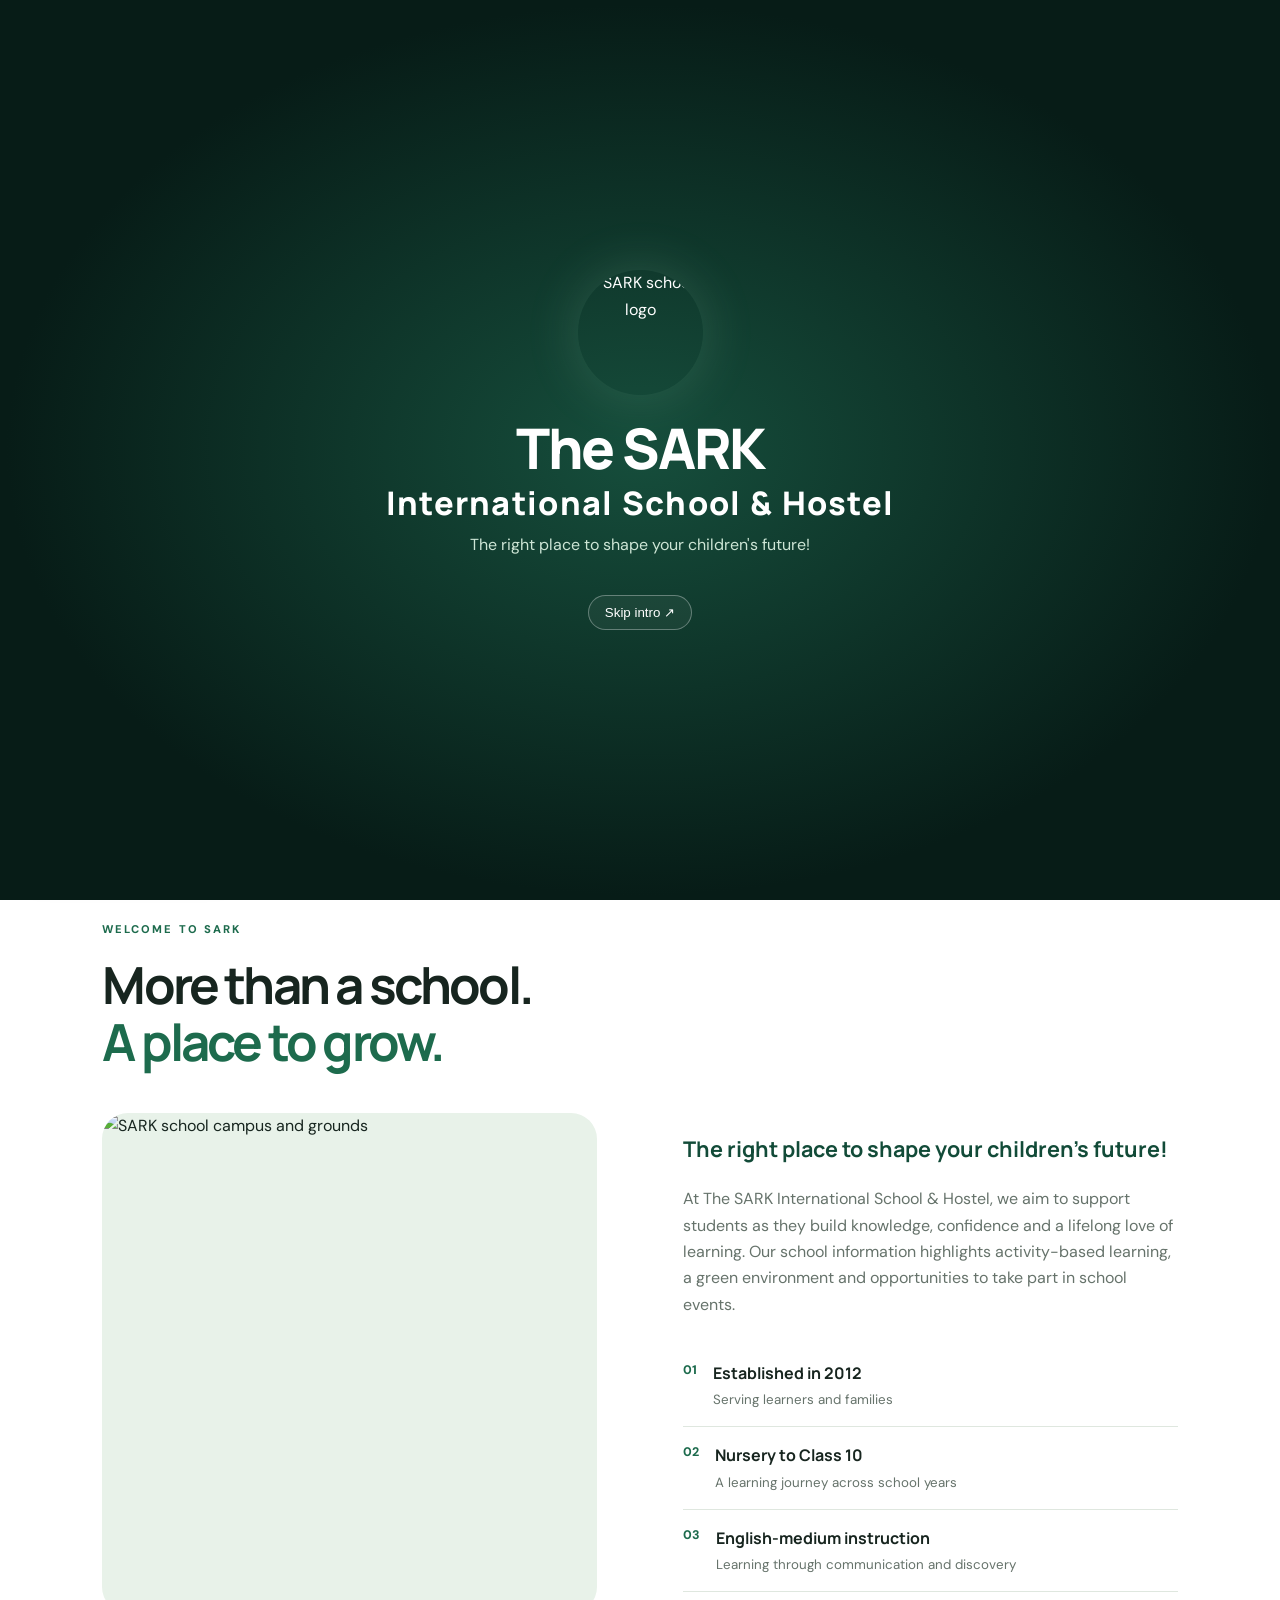
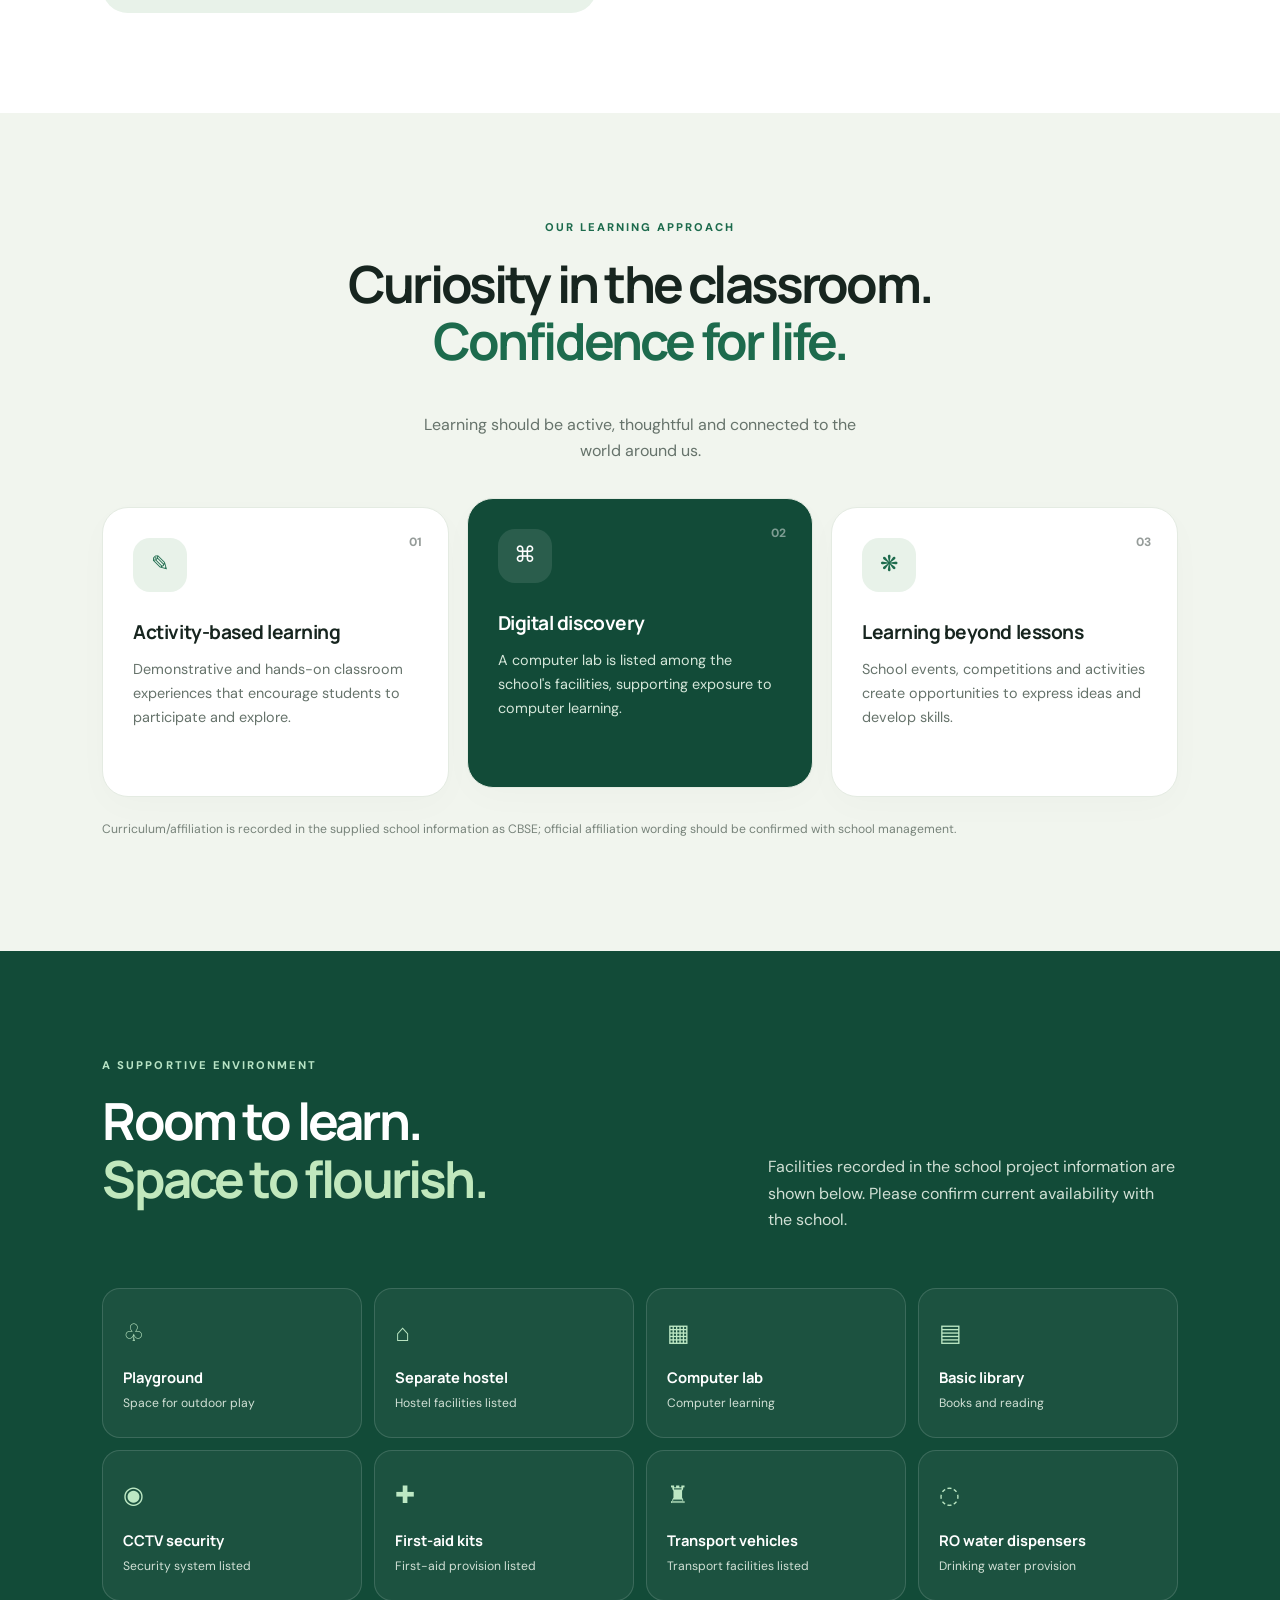
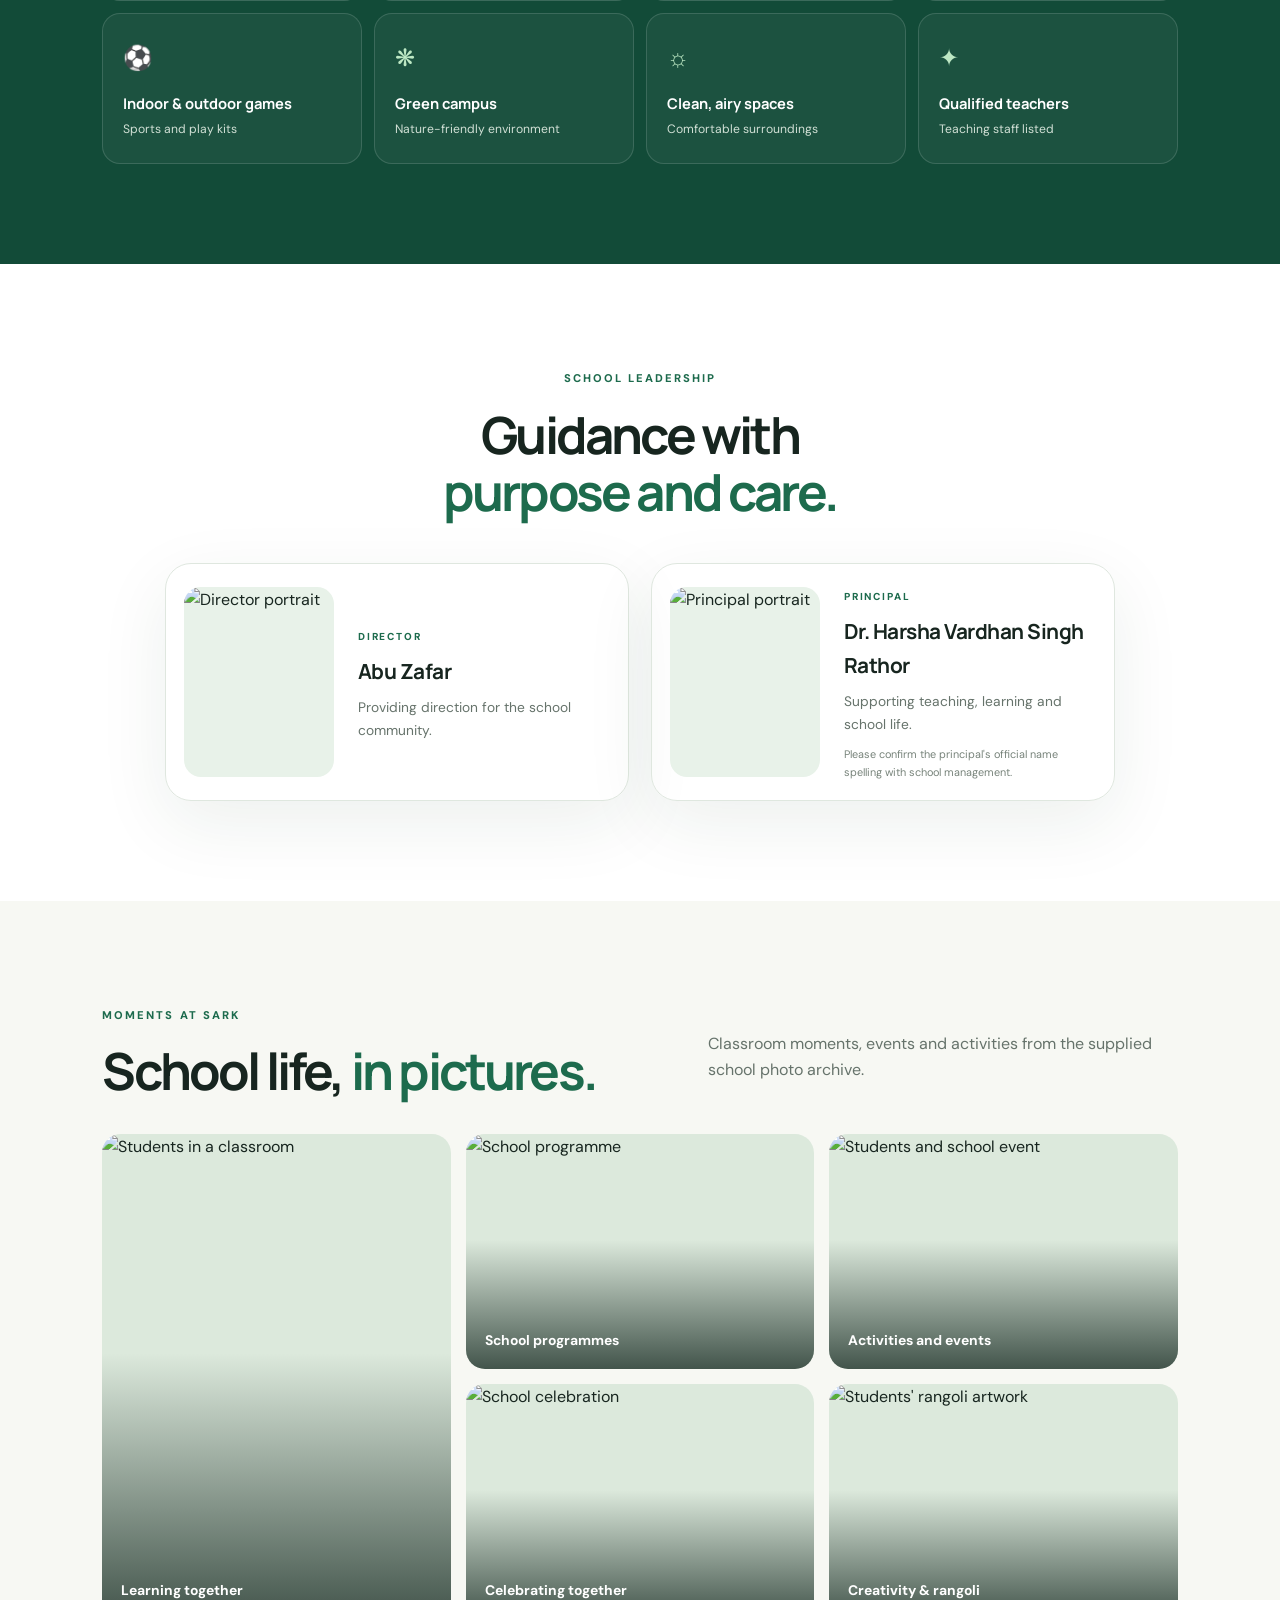
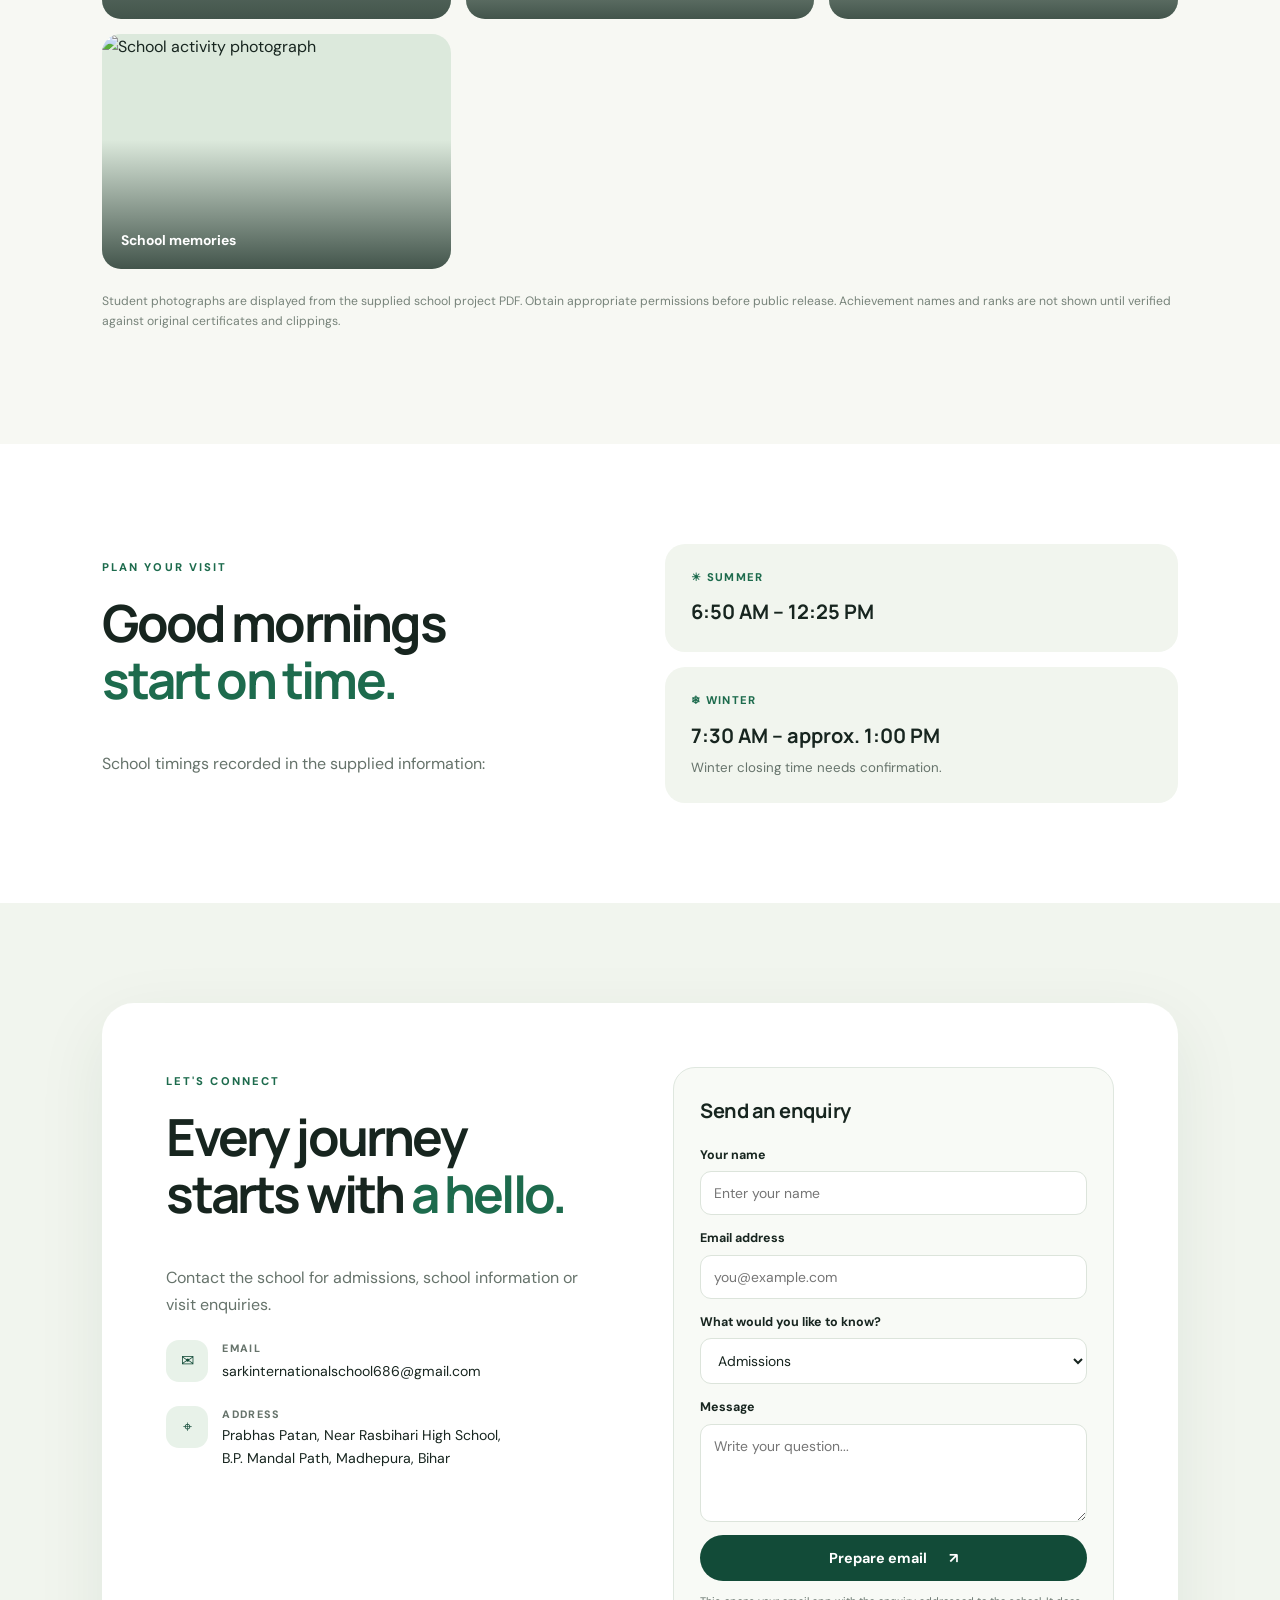
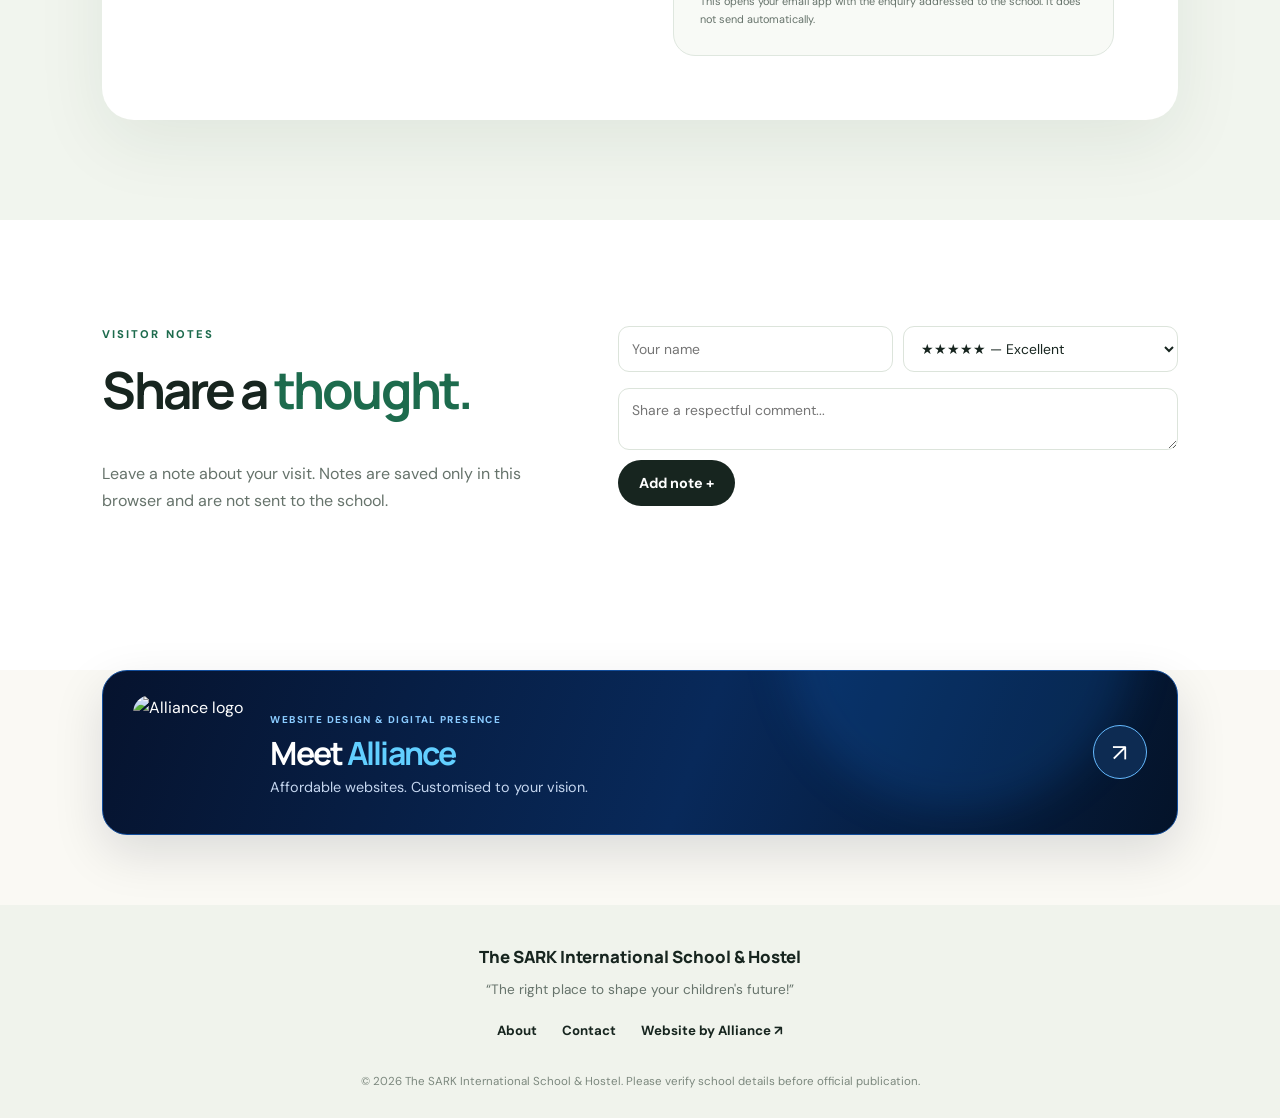
==== commit 3f22bc3b: "Add files via upload" ====
--- a/index.html
+++ b/index.html
@@ -2,28 +2,25 @@
 <html lang="en">
 <head>
 <meta charset="utf-8"><meta name="viewport" content="width=device-width, initial-scale=1">
-<meta name="theme-color" content="#103e2d"><meta name="description" content="Discover SARK International School & Hostel in Madhepura, Bihar.">
-<title>SARK International School &amp; Hostel</title><link rel="icon" href="assets/school-logo.jpeg"><link rel="stylesheet" href="styles.css">
-</head><body>
-<div id="intro" class="intro" aria-label="Welcome animation"><div class="intro-glow"></div><div class="intro-content"><div class="candle" aria-hidden="true"><i></i><b></b></div><p class="intro-eyebrow">A LIGHT FOR LEARNING</p><h1 id="introTitle">SARK INTERNATIONAL SCHOOL</h1><img class="intro-logo" src="assets/school-logo.jpeg" alt="SARK International School logo"><p class="intro-sub" id="introSub">The right place to shape your children's future!</p><button id="skipIntro" class="button button-light">Skip intro ↗</button></div></div>
-<div class="scroll-progress" id="scrollProgress"></div>
-<aside class="pen-nav" aria-label="Main navigation"><div class="pen-cap"></div><a class="nav-brand" href="#home" aria-label="SARK home"><img src="assets/school-logo.jpeg" alt="School logo"></a><nav id="mainNav"><a href="#home" class="active"><span>⌂</span><em>Home</em></a><a href="#about"><span>✧</span><em>About Us</em></a><a href="#academics"><span>▤</span><em>Academics</em></a><a href="#facilities"><span>♧</span><em>Facilities</em></a><a href="#gallery"><span>▧</span><em>Gallery</em></a><a href="#achievements"><span>✦</span><em>Sarkian Achievements</em></a><a href="#leadership"><span>♙</span><em>Leadership</em></a><a href="#timings"><span>◷</span><em>School Timings</em></a><a href="#contact"><span>⌖</span><em>Contact</em></a><a href="#inquiries"><span>✉</span><em>Inquiries</em></a><a href="#guide"><span>✧</span><em>AI Guide</em></a><a href="#reviews"><span>☆</span><em>Reviews</em></a><a href="#sound"><span>♫</span><em>Music &amp; Sound</em></a></nav><div class="pen-nib"></div></aside>
-<header class="mobile-header"><a href="#home"><img src="assets/school-logo.jpeg" alt="School logo"></a><span>SARK INTERNATIONAL SCHOOL</span><button id="menuToggle" aria-label="Toggle navigation" aria-expanded="false">☰</button></header>
-<main id="siteContent">
-<section class="hero section" id="home"><div class="hero-pattern"></div><div class="hero-copy"><p class="eyebrow">LEARN · GROW · DISCOVER</p><h1>A brighter future<br><span>begins here.</span></h1><p class="hero-lead">Welcome to <strong>SARK International School &amp; Hostel</strong> — a school community in Madhepura, Bihar, with a commitment to helping children shape their future.</p><p class="motto">“The right place to shape your children's future!”</p><div class="hero-actions"><a class="button" href="#about">Explore our school <span>↗</span></a><a class="text-link" href="#inquiries">Make an inquiry →</a></div><div class="hero-facts"><div><strong>2012</strong><small>Established</small></div><div><strong>Nursery–10</strong><small>Classes listed</small></div><div><strong>English</strong><small>Medium of instruction</small></div></div></div><div class="hero-visual"><div class="photo-frame"><img src="assets/campus-photo.jpg" alt="School campus photograph from the supplied archive" fetchpriority="high"><div class="photo-label"><span class="dot"></span> SARK · MADHEPURA, BIHAR</div></div><div class="floating-note"><span>✦</span><div><b>Curiosity belongs here</b><small>Explore our school</small></div></div></div></section>
-<section class="section intro-section" id="about"><div class="section-heading"><p class="eyebrow">OUR STORY</p><h2>A place to learn,<br><span>grow and belong.</span></h2></div><div class="about-grid"><div class="about-mark"><img src="assets/school-logo.jpeg" alt="Official school logo"><span>EST. 2012</span></div><div class="about-copy"><p class="large-copy">SARK INTERNATIONAL SCHOOL &amp; HOSTEL is based in Prabhas Patan, Madhepura, Bihar. The school information provided for this website lists classes from Nursery to Class 10 and English as the medium of instruction.</p><p>Our website brings together school information, campus and event photographs, leadership details, and a simple way for families and visitors to get in touch. Please contact the school to confirm current policies and availability.</p><div class="info-strip"><div><small>Established</small><b>2012</b></div><div><small>Curriculum listed</small><b>CBSE*</b></div><div><small>School type</small><b>School &amp; Hostel</b></div></div><small class="note">*Official CBSE affiliation wording should be confirmed by school management before publication.</small></div></div></section>
-<section class="section tinted" id="academics"><div class="section-heading centered"><p class="eyebrow">LEARNING JOURNEY</p><h2>Academics with <span>purpose.</span></h2><p>Published project data lists the following learning details. For admissions, syllabus, fees, and current academic policies, please contact the school directly.</p></div><div class="three-cards"><article class="feature-card"><span class="feature-icon">01</span><h3>Nursery to Class 10</h3><p>Classes are listed from Nursery through Class 10 in the supplied school archive.</p></article><article class="feature-card"><span class="feature-icon">Aa</span><h3>English medium</h3><p>English is listed as the medium of instruction.</p></article><article class="feature-card"><span class="feature-icon">✧</span><h3>Activity-based learning</h3><p>Demonstrative and activity-based classes are included in the planned facilities list; current availability should be confirmed.</p></article></div></section>
-<section class="section" id="facilities"><div class="section-heading"><p class="eyebrow">CAMPUS &amp; CARE</p><h2>Space to <span>explore.</span></h2><p class="section-intro">These facilities appear in the supplied project archive. School management should confirm each item is currently available before this site is published.</p></div><div class="facility-grid"><div>♧ <span><b>Playground</b><small>Space for outdoor play</small></span></div><div>◉ <span><b>CCTV security</b><small>Listed campus facility</small></span></div><div>↗ <span><b>Transport vehicles</b><small>Transport facilities listed</small></span></div><div>✚ <span><b>First-aid kits</b><small>Basic first-aid provision</small></span></div><div>♜ <span><b>Indoor games</b><small>Indoor recreation</small></span></div><div>⌂ <span><b>Separate hostel facilities</b><small>Confirm current availability</small></span></div><div>⚽ <span><b>Outdoor playing kits</b><small>Sports and play equipment</small></span></div><div>▦ <span><b>Computer lab</b><small>Listed learning resource</small></span></div><div>▤ <span><b>Basic library</b><small>Books and reading</small></span></div><div>♧ <span><b>Qualified teachers</b><small>As described in project data</small></span></div><div>◌ <span><b>RO water dispensers</b><small>Listed drinking-water facility</small></span></div><div>✦ <span><b>Green, airy environment</b><small>Clean and nature-friendly campus</small></span></div></div></section>
-<section class="section gallery-section" id="gallery"><div class="section-heading"><p class="eyebrow">LIFE AT SARK</p><h2>Moments that <span>matter.</span></h2><p class="section-intro">A selection of photographs from the supplied school archive. Tap any image to view it larger.</p></div><div class="gallery-grid"><button class="gallery-item tall" data-full="assets/event-sports.jpg"><img loading="lazy" src="assets/event-sports.jpg" alt="School event photograph from the archive"><span>School life <b>↗</b></span></button><button class="gallery-item" data-full="assets/event-rally.jpg"><img loading="lazy" src="assets/event-rally.jpg" alt="School community event photograph"><span>School community <b>↗</b></span></button><button class="gallery-item" data-full="assets/event-rangoli.jpg"><img loading="lazy" src="assets/event-rangoli.jpg" alt="Student rangoli and creative activity collage"><span>Creative activities <b>↗</b></span></button><button class="gallery-item" data-full="assets/annual-day.jpg"><img loading="lazy" src="assets/annual-day.jpg" alt="Annual day and farewell group photograph"><span>Annual day &amp; farewell <b>↗</b></span></button><button class="gallery-item" data-full="assets/prize-giving.jpg"><img loading="lazy" src="assets/prize-giving.jpg" alt="Prize-giving photograph from the supplied archive"><span>Recognition moments <b>↗</b></span></button><button class="gallery-item" data-full="assets/campus-photo.jpg"><img loading="lazy" src="assets/campus-photo.jpg" alt="School grounds photograph from the archive"><span>Campus <b>↗</b></span></button></div><p class="privacy-note">Student and event images should only be published after school management confirms appropriate permissions.</p></section>
-<section class="section achievement-section" id="achievements"><div class="achievement-copy"><p class="eyebrow">CELEBRATING EFFORT</p><h2>Sarkian<br><span>Achievements.</span></h2><p>The archive contains achievement posters, certificates and newspaper clippings. Some student names, positions, event details and dates are marked for verification, so individual awards are not presented here as confirmed claims.</p><p>School management can approve verified achievement details and photographs before this section is made public.</p><a class="button" href="#inquiries">Ask about achievements <span>↗</span></a></div><div class="achievement-art"><img loading="lazy" src="assets/achievement-poster.png" alt="Achievement poster from the supplied school archive"><img loading="lazy" src="assets/student-certificates.jpg" alt="Student certificate collage from the supplied archive"></div></section>
-<section class="section leadership-section" id="leadership"><div class="section-heading centered"><p class="eyebrow">SCHOOL LEADERSHIP</p><h2>Guided by <span>experience.</span></h2><p>Leadership names are reproduced from the supplied archive. Please verify the principal's official spelling with school management before publication.</p></div><div class="leaders"><article class="leader-card"><div class="leader-photo"><img loading="lazy" src="assets/leadership-director.jpg" alt="Supplied photograph of Director Abu Zafar"></div><div class="leader-info"><small>DIRECTOR</small><h3>Abu Zafar</h3><p>School leadership</p></div></article><article class="leader-card"><div class="leader-photo"><img loading="lazy" src="assets/leadership-principal.jpg" alt="Supplied photograph of the school principal"></div><div class="leader-info"><small>PRINCIPAL · SPELLING TO VERIFY</small><h3>Dr. Harshvardhan Singh Rathore</h3><p>Principal</p><p class="note">Printed photo reference uses a different spacing/spelling: “Dr. Harsha Vardhan Singh Rathor”.</p></div></article></div></section>
-<section class="section timing-section" id="timings"><div class="timing-card"><div><p class="eyebrow">PLAN YOUR DAY</p><h2>School <span>timings.</span></h2><p>Times listed in the supplied archive. Please confirm the current timetable with the school.</p></div><div class="time-row"><span>☀ Summer</span><b>6:50 AM – 12:25 PM</b></div><div class="time-row"><span>❄ Winter</span><b>7:30 AM – approx. 1:00 PM</b></div><small>Winter closing time is approximate and requires confirmation.</small></div></section>
-<section class="section contact-section" id="contact"><div class="contact-main"><p class="eyebrow">LET'S CONNECT</p><h2>We'd be glad<br>to <span>hear from you.</span></h2><p>For admissions, school policies, timings, or any information that is not listed here, please contact the school directly.</p><div class="contact-detail"><span>✉</span><div><small>OFFICIAL EMAIL LISTED IN ARCHIVE</small><a href="mailto:sarkinternationalschool686@gmail.com">sarkinternationalschool686@gmail.com</a></div></div><div class="contact-detail"><span>⌖</span><div><small>ADDRESS</small><p>Prabhas Patan, Near Rasbihari High School,<br>B.P. Mandal Path, Madhepura, Bihar</p></div></div><a class="button" href="#inquiries">Send an inquiry <span>↗</span></a></div><div class="contact-decoration"><img src="assets/school-logo.jpeg" alt="SARK school logo"><div class="hex hex-one"></div><div class="hex hex-two"></div></div></section>
-<section class="section inquiry-section" id="inquiries"><div class="section-heading"><p class="eyebrow">WE'RE LISTENING</p><h2>Send an <span>inquiry.</span></h2><p class="section-intro">This static website cannot send email directly. Submit the form to prepare an email draft in your mail app; review and press Send there. Nothing is sent automatically.</p></div><form id="inquiryForm" class="form-card"><div class="form-grid"><label>Your name<input required name="name" maxlength="80" autocomplete="name" placeholder="Full name"></label><label>Email address<input required type="email" name="email" maxlength="120" autocomplete="email" placeholder="you@example.com"></label><label>Phone (optional)<input type="tel" name="phone" maxlength="30" autocomplete="tel" placeholder="Phone number"></label><label>Inquiry category<select name="category" required><option value="">Choose a category</option><option>Admissions</option><option>Academics</option><option>Facilities</option><option>Sarkian Achievements</option><option>General Information</option><option>Other</option></select></label><label class="full">Subject<input required name="subject" maxlength="120" placeholder="What would you like to know?"></label><label class="full">Message<textarea required name="message" rows="5" maxlength="3000" placeholder="Write your inquiry here..."></textarea></label></div><label class="consent"><input type="checkbox" required> I understand this will open an email draft and that I must send it from my mail app.</label><button class="button" type="submit">Prepare email draft <span>↗</span></button><p id="inquiryStatus" class="form-status" aria-live="polite"></p><div class="honeypot" aria-hidden="true"><label>Leave blank<input name="website" tabindex="-1" autocomplete="off"></label></div></form></section>
-<section class="section guide-section" id="guide"><div class="guide-visual"><div class="guide-orbit"><div class="guide-avatar">I</div></div><span class="status-pill"><i></i> Verified information mode</span></div><div class="guide-content"><p class="eyebrow">YOUR VIRTUAL SCHOOL GUIDE</p><h2>Meet <span>I.</span></h2><p>I'm I, a simple school-information guide. I can answer using the verified details listed on this page. I don't have a connected AI service, and I won't guess when information is missing.</p><div class="chat-window"><div class="chat-head"><span class="chat-dot"></span><b>I · School Guide</b><small>Data-based assistant</small></div><div id="chatMessages" class="chat-messages" aria-live="polite"><p class="bot-message">Namaste! Welcome to SARK International School. What would you like to explore?</p></div><div class="suggestions"><button data-question="About the school">About</button><button data-question="Academics and classes">Academics</button><button data-question="Facilities">Facilities</button><button data-question="School timings">Timings</button><button data-question="Sarkian Achievements and prize-giving">Achievements</button><button data-question="Contact details">Contact</button><button data-question="Admissions and inquiries">Admissions / Inquiries</button></div><form id="chatForm" class="chat-form"><input id="chatInput" maxlength="250" placeholder="Ask about the school…" aria-label="Ask the school guide"><button type="submit" aria-label="Send question">↑</button></form></div></div></section>
-<section class="section review-section" id="reviews"><div class="section-heading centered"><p class="eyebrow">YOUR FEEDBACK</p><h2>Share your <span>experience.</span></h2><p>Reviews are not published automatically. This demo form does not upload or save reviews; it creates a draft for the school's review team to moderate.</p></div><form id="reviewForm" class="form-card review-form"><div class="form-grid"><label>Display name<input name="displayName" required maxlength="60" placeholder="Name to display publicly"></label><label>Your role (optional)<select name="role"><option value="">Prefer not to say</option><option>Parent / guardian</option><option>Former student</option><option>Visitor</option><option>Student</option><option>Other</option></select></label><fieldset class="full rating-field"><legend>Rating</legend><div class="stars" role="radiogroup" aria-label="Star rating"><label><input type="radio" name="rating" value="1" required><span>★</span></label><label><input type="radio" name="rating" value="2"><span>★</span></label><label><input type="radio" name="rating" value="3"><span>★</span></label><label><input type="radio" name="rating" value="4"><span>★</span></label><label><input type="radio" name="rating" value="5"><span>★</span></label></div></fieldset><label class="full">Your review<textarea name="review" rows="4" required maxlength="1200" placeholder="Share constructive feedback…"></textarea></label></div><label class="consent"><input type="checkbox" required> I consent to sending this review to the school for moderation. I understand it may be published publicly only after approval.</label><button class="button" type="submit">Prepare review email <span>↗</span></button><p id="reviewStatus" class="form-status" aria-live="polite"></p></form></section>
-<section class="section sound-section" id="sound"><div><p class="eyebrow">A CALM EXPERIENCE</p><h2>Sound &amp; <span>ambience.</span></h2><p>Sound is off by default. Enable gentle interface tones if you want them. No music track was included in the supplied archive, so music playback will remain unavailable until a properly licensed audio file is added.</p></div><div class="sound-controls"><label class="switch-row"><span><b>Interface sound effects</b><small>Short, quiet tones on deliberate interactions</small></span><input type="checkbox" id="soundToggle"></label><label class="switch-row"><span><b>Volume</b><small>Adjust interface tone level</small></span><input id="volumeControl" type="range" min="0" max="30" value="12"></label><div class="music-placeholder"><span>♫</span><div><b>Relaxing instrumental music</b><small>Not configured — add a licensed track to enable playback.</small></div><button disabled title="Add a licensed music file to enable this control">Play unavailable</button></div><button class="button button-outline" id="replayIntro">Replay welcome intro ↻</button></div></section>
-<footer class="footer"><div class="footer-brand"><img src="assets/school-logo.jpeg" alt=""><div><b>SARK INTERNATIONAL SCHOOL &amp; HOSTEL</b><small>“The right place to shape your children's future!”</small></div></div><p>Prabhas Patan, Madhepura, Bihar · <a href="mailto:sarkinternationalschool686@gmail.com">Contact the school</a></p><small>Information is based on the supplied project archive and may require confirmation. Student photos and personal details require school-approved permission before public release.</small><div class="footer-bottom">© <span id="year"></span> SARK International School &amp; Hostel <a href="#home">Back to top ↑</a></div></footer>
+<meta name="theme-color" content="#0d3b2e"><meta name="description" content="Discover The SARK International School & Hostel in Madhepura, Bihar.">
+<title>The SARK International School & Hostel</title><link rel="stylesheet" href="styles.css">
+</head>
+<body>
+<div class="intro" id="intro" aria-label="School introduction"><div class="intro-inner"><img src="assets/pdf-page1-img1.jpeg" alt="SARK school logo" class="intro-logo"><h1>The SARK <span>International School &amp; Hostel</span></h1><p>The right place to shape your children's future!</p><button id="skipIntro" class="skip">Skip intro ↗</button></div></div>
+<header class="topbar"><a class="brand" href="#home"><img src="assets/pdf-page1-img1.jpeg" alt="School logo"><span>The SARK <small>INTERNATIONAL SCHOOL &amp; HOSTEL</small></span></a><nav aria-label="Main navigation"><a href="#about">About</a><a href="#academics">Academics</a><a href="#facilities">Facilities</a><a href="#leadership">Leadership</a><a href="#gallery">Gallery</a><a class="nav-cta" href="#contact">Enquire</a></nav></header>
+<main>
+<section class="hero" id="home"><div class="hero-copy"><span class="eyebrow">LEARN • GROW • ACHIEVE</span><h1>A brighter future<br><em>starts here.</em></h1><p class="lead">A welcoming learning environment where curiosity, confidence and character grow together.</p><div class="hero-actions"><a class="button primary" href="#about">Discover our school <span>↗</span></a><a class="button ghost" href="#contact">Admission enquiry</a></div><div class="hero-stats"><div><b>2012</b><span>Established</span></div><div><b>Nursery–10</b><span>Classes</span></div><div><b>English</b><span>Instruction medium</span></div></div></div><div class="hero-visual"><div class="hero-photo"><img src="assets/pdf-page4-img2.jpeg" alt="Students learning at school"><div class="photo-tag"><span class="tag-dot"></span> A place to thrive</div></div><div class="float-note"><span class="note-icon">✦</span><div><b>Learning with purpose</b><small>Knowledge · Values · Confidence</small></div></div><div class="orbit orbit-one"></div><div class="orbit orbit-two"></div></div></section>
+<section class="welcome section" id="about"><div class="section-heading"><span class="eyebrow">WELCOME TO SARK</span><h2>More than a school.<br><em>A place to grow.</em></h2></div><div class="welcome-grid"><div class="welcome-image"><img src="assets/pdf-page4-img1.jpeg" alt="SARK school campus and grounds"></div><div class="welcome-text"><p class="large">The right place to shape your children's future!</p><p>At The SARK International School &amp; Hostel, we aim to support students as they build knowledge, confidence and a lifelong love of learning. Our school information highlights activity-based learning, a green environment and opportunities to take part in school events.</p><div class="info-list"><div><span>01</span><div><b>Established in 2012</b><small>Serving learners and families</small></div></div><div><span>02</span><div><b>Nursery to Class 10</b><small>A learning journey across school years</small></div></div><div><span>03</span><div><b>English-medium instruction</b><small>Learning through communication and discovery</small></div></div></div></div></div></section>
+<section class="academics section" id="academics"><div class="section-heading centered"><span class="eyebrow">OUR LEARNING APPROACH</span><h2>Curiosity in the classroom.<br><em>Confidence for life.</em></h2><p>Learning should be active, thoughtful and connected to the world around us.</p></div><div class="learning-cards"><article class="learn-card"><span class="card-number">01</span><div class="icon-round">✎</div><h3>Activity-based learning</h3><p>Demonstrative and hands-on classroom experiences that encourage students to participate and explore.</p></article><article class="learn-card featured"><span class="card-number">02</span><div class="icon-round">⌘</div><h3>Digital discovery</h3><p>A computer lab is listed among the school's facilities, supporting exposure to computer learning.</p></article><article class="learn-card"><span class="card-number">03</span><div class="icon-round">❋</div><h3>Learning beyond lessons</h3><p>School events, competitions and activities create opportunities to express ideas and develop skills.</p></article></div><p class="small-note">Curriculum/affiliation is recorded in the supplied school information as CBSE; official affiliation wording should be confirmed with school management.</p></section>
+<section class="facilities section" id="facilities"><div class="facilities-head"><div><span class="eyebrow">A SUPPORTIVE ENVIRONMENT</span><h2>Room to learn.<br><em>Space to flourish.</em></h2></div><p>Facilities recorded in the school project information are shown below. Please confirm current availability with the school.</p></div><div class="facility-grid"><div class="facility"><span>♧</span><b>Playground</b><small>Space for outdoor play</small></div><div class="facility"><span>⌂</span><b>Separate hostel</b><small>Hostel facilities listed</small></div><div class="facility"><span>▦</span><b>Computer lab</b><small>Computer learning</small></div><div class="facility"><span>▤</span><b>Basic library</b><small>Books and reading</small></div><div class="facility"><span>◉</span><b>CCTV security</b><small>Security system listed</small></div><div class="facility"><span>✚</span><b>First-aid kits</b><small>First-aid provision listed</small></div><div class="facility"><span>♜</span><b>Transport vehicles</b><small>Transport facilities listed</small></div><div class="facility"><span>◌</span><b>RO water dispensers</b><small>Drinking water provision</small></div><div class="facility"><span>⚽</span><b>Indoor &amp; outdoor games</b><small>Sports and play kits</small></div><div class="facility"><span>❋</span><b>Green campus</b><small>Nature-friendly environment</small></div><div class="facility"><span>☼</span><b>Clean, airy spaces</b><small>Comfortable surroundings</small></div><div class="facility"><span>✦</span><b>Qualified teachers</b><small>Teaching staff listed</small></div></div></section>
+<section class="leadership section" id="leadership"><div class="section-heading centered"><span class="eyebrow">SCHOOL LEADERSHIP</span><h2>Guidance with<br><em>purpose and care.</em></h2></div><div class="leaders"><article class="leader-card"><img src="assets/pdf-page2-img1.jpeg" alt="Director portrait"><div><span class="eyebrow">DIRECTOR</span><h3>Abu Zafar</h3><p>Providing direction for the school community.</p></div></article><article class="leader-card"><img src="assets/pdf-page2-img2.jpeg" alt="Principal portrait"><div><span class="eyebrow">PRINCIPAL</span><h3>Dr. Harsha Vardhan Singh Rathor</h3><p>Supporting teaching, learning and school life.</p><small class="small-note">Please confirm the principal's official name spelling with school management.</small></div></article></div></section>
+<section class="gallery section" id="gallery"><div class="gallery-top"><div><span class="eyebrow">MOMENTS AT SARK</span><h2>School life, <em>in pictures.</em></h2></div><p>Classroom moments, events and activities from the supplied school photo archive.</p></div><div class="gallery-grid"><figure class="gallery-large"><img src="assets/pdf-page4-img2.jpeg" alt="Students in a classroom"><figcaption>Learning together</figcaption></figure><figure><img src="assets/pdf-page5-img1.jpeg" alt="School programme"><figcaption>School programmes</figcaption></figure><figure><img src="assets/pdf-page5-img2.jpeg" alt="Students and school event"><figcaption>Activities and events</figcaption></figure><figure><img src="assets/pdf-page6-img3.jpeg" alt="School celebration"><figcaption>Celebrating together</figcaption></figure><figure><img src="assets/pdf-page6-img4.jpeg" alt="Students' rangoli artwork"><figcaption>Creativity &amp; rangoli</figcaption></figure><figure><img src="assets/pdf-page7-img1.jpeg" alt="School activity photograph"><figcaption>School memories</figcaption></figure></div><p class="small-note">Student photographs are displayed from the supplied school project PDF. Obtain appropriate permissions before public release. Achievement names and ranks are not shown until verified against original certificates and clippings.</p></section>
+<section class="timings section"><div class="timing-copy"><span class="eyebrow">PLAN YOUR VISIT</span><h2>Good mornings<br><em>start on time.</em></h2><p>School timings recorded in the supplied information:</p></div><div class="timing-cards"><div><span>☀ SUMMER</span><b>6:50 AM – 12:25 PM</b></div><div><span>❄ WINTER</span><b>7:30 AM – approx. 1:00 PM</b><small>Winter closing time needs confirmation.</small></div></div></section>
+<section class="contact section" id="contact"><div class="contact-panel"><div class="contact-copy"><span class="eyebrow">LET'S CONNECT</span><h2>Every journey<br>starts with <em>a hello.</em></h2><p>Contact the school for admissions, school information or visit enquiries.</p><div class="contact-detail"><span>✉</span><div><small>EMAIL</small><a href="mailto:sarkinternationalschool686@gmail.com">sarkinternationalschool686@gmail.com</a></div></div><div class="contact-detail"><span>⌖</span><div><small>ADDRESS</small><p>Prabhas Patan, Near Rasbihari High School,<br>B.P. Mandal Path, Madhepura, Bihar</p></div></div></div><form id="enquiryForm" class="enquiry-form"><h3>Send an enquiry</h3><label>Your name<input name="name" required placeholder="Enter your name"></label><label>Email address<input type="email" name="email" required placeholder="you@example.com"></label><label>What would you like to know?<select name="topic"><option>Admissions</option><option>School facilities</option><option>School timings</option><option>Hostel information</option><option>Other enquiry</option></select></label><label>Message<textarea name="message" required rows="4" placeholder="Write your question..."></textarea></label><button class="button primary full" type="submit">Prepare email <span>↗</span></button><small>This opens your email app with the enquiry addressed to the school. It does not send automatically.</small></form></div></section>
+<section class="reviews section"><div class="section-heading"><span class="eyebrow">VISITOR NOTES</span><h2>Share a <em>thought.</em></h2><p>Leave a note about your visit. Notes are saved only in this browser and are not sent to the school.</p></div><form id="reviewForm" class="review-form"><input name="reviewer" required placeholder="Your name" aria-label="Your name"><select name="rating" aria-label="Rating"><option value="5">★★★★★ — Excellent</option><option value="4">★★★★☆ — Very good</option><option value="3">★★★☆☆ — Good</option><option value="2">★★☆☆☆ — Fair</option><option value="1">★☆☆☆☆ — Needs improvement</option></select><textarea name="review" required maxlength="400" placeholder="Share a respectful comment..." aria-label="Review"></textarea><button class="button dark" type="submit">Add note +</button></form><div id="reviewsList" class="reviews-list" aria-live="polite"></div></section>
+<section class="alliance-strip"><div class="alliance-brand"><img src="assets/alliance-logo.png" alt="Alliance logo"><div><small>WEBSITE DESIGN &amp; DIGITAL PRESENCE</small><h2>Meet <span>Alliance</span></h2><p>Affordable websites. Customised to your vision.</p></div></div><a class="alliance-arrow" href="alliance.html" aria-label="Explore Alliance website services">↗</a></section>
 </main>
-<div class="lightbox" id="lightbox" role="dialog" aria-modal="true" aria-label="Gallery image" hidden><button class="lightbox-close" id="lightboxClose" aria-label="Close image">×</button><button id="lightboxPrev" class="lightbox-arrow" aria-label="Previous image">‹</button><img id="lightboxImage" alt="Expanded school gallery image"><button id="lightboxNext" class="lightbox-arrow" aria-label="Next image">›</button></div><button id="backTop" class="back-top" aria-label="Back to top">↑</button><script src="script.js" defer></script>
-</body></html>
+<footer class="footer"><a class="footer-brand" href="#home">The SARK International School &amp; Hostel</a><p>“The right place to shape your children's future!”</p><div><a href="#about">About</a><a href="#contact">Contact</a><a href="alliance.html">Website by Alliance ↗</a></div><small>© <span id="year"></span> The SARK International School &amp; Hostel. Please verify school details before official publication.</small></footer>
+<button class="ai-launch" id="aiLaunch" aria-label="Open virtual school assistant"><span class="ai-symbol">I</span><span>Ask I</span></button><aside class="ai-panel" id="aiPanel" aria-label="Virtual school assistant" hidden><div class="ai-head"><div class="ai-avatar">I</div><div><b>Meet I</b><small>Your virtual school assistant</small></div><button id="aiClose" aria-label="Close assistant">×</button></div><div class="ai-chat" id="aiChat"><div class="bubble bot">Hello! Welcome to The SARK International School &amp; Hostel. I'm I, your virtual school assistant. What can I help you explore?</div><div class="quick-questions"><button data-q="What classes are available?">Classes</button><button data-q="What facilities are listed?">Facilities</button><button data-q="What are the school timings?">Timings</button><button data-q="How can I contact the school?">Contact</button></div></div><form id="aiForm" class="ai-input"><input id="aiQuestion" placeholder="Ask about the school…" aria-label="Ask the assistant"><button aria-label="Send question">↑</button></form><small class="ai-disclaimer">I answers from the information on this page. Please confirm important details with the school.</small></aside>
+<audio id="siteMusic" loop preload="none"><source src="" type="audio/mpeg"></audio><div class="music-control"><span>♫</span><button id="musicToggle" aria-pressed="false">Play ambience</button><label class="sr-only" for="musicVolume">Music volume</label><input id="musicVolume" type="range" min="0" max="100" value="15"></div>
+<script src="script.js"></script></body></html>
--- a/styles.css
+++ b/styles.css
@@ -1 +1,6 @@
-:root{--green:#124632;--green2:#1d6747;--purple:#59417e;--orange:#d58a4a;--ink:#202c27;--muted:#68766f;--ivory:#fbfaf5;--line:#e2e8e2;--blue:#a9dff1;--shadow:0 22px 65px #143e2b12;--navw:84px}*{box-sizing:border-box}html{scroll-behavior:smooth;scroll-padding-top:22px}body{margin:0;background:#fff;color:var(--ink);font-family:Inter,ui-sans-serif,system-ui,-apple-system,"Segoe UI",sans-serif;line-height:1.65;overflow-x:hidden}a{color:inherit}button,input,textarea,select{font:inherit}button,a{-webkit-tap-highlight-color:transparent}button{cursor:pointer}img{max-width:100%;display:block}.scroll-progress{position:fixed;z-index:1000;top:0;left:var(--navw);height:3px;background:var(--orange);width:0}.pen-nav{position:fixed;z-index:100;left:0;top:0;bottom:0;width:var(--navw);background:linear-gradient(145deg,#164c36,#0b3024);color:#fff;display:flex;align-items:center;flex-direction:column;box-shadow:8px 0 30px #103a2910}.pen-cap{height:12px;width:42px;background:#d7b77b;border-radius:0 0 10px 10px;margin-bottom:18px}.nav-brand{display:block;width:54px;height:54px;background:#fff;border-radius:50%;padding:4px;margin-bottom:18px;overflow:hidden}.nav-brand img{width:100%;height:100%;object-fit:contain;border-radius:50%}.pen-nav nav{width:100%;display:flex;flex-direction:column;gap:3px;padding:0 8px;overflow-y:auto;scrollbar-width:none}.pen-nav nav a{color:#dfeae3;text-decoration:none;min-height:44px;display:flex;align-items:center;justify-content:center;gap:10px;border-radius:12px;position:relative;transition:background .2s,color .2s,transform .2s}.pen-nav nav a span{font-size:21px;width:30px;text-align:center}.pen-nav nav a em{font-style:normal;font-size:12px;position:absolute;left:64px;background:#123e2d;color:#fff;padding:6px 10px;border-radius:7px;white-space:nowrap;opacity:0;pointer-events:none;transform:translateX(-5px);transition:.18s;box-shadow:0 8px 20px #0002}.pen-nav nav a:hover em,.pen-nav nav a:focus-visible em{opacity:1;transform:none}.pen-nav nav a:hover,.pen-nav nav a.active{background:#ffffff19;color:#fff}.pen-nav nav a.active:before{content:"";position:absolute;left:-8px;top:10px;bottom:10px;width:3px;border-radius:3px;background:#e6bd74}.pen-nib{margin-top:auto;width:0;height:0;border-left:15px solid transparent;border-right:15px solid transparent;border-top:28px solid #d7b77b;margin-bottom:0}.mobile-header{display:none}.section{position:relative;margin-left:var(--navw);padding:100px clamp(24px,6vw,94px);overflow:hidden}.hero{min-height:680px;display:grid;grid-template-columns:1.05fr .95fr;align-items:center;gap:50px;background:radial-gradient(ellipse at 82% 10%,#e8f1e8 0,transparent 43%),linear-gradient(135deg,#fff 20%,#fbfaf5 100%);padding-top:80px;padding-bottom:75px}.hero-pattern{position:absolute;inset:0;pointer-events:none;opacity:.22;background-image:radial-gradient(#9ebaa7 1px,transparent 1px);background-size:25px 25px;mask-image:linear-gradient(90deg,transparent 15%,black)}.hero-copy,.hero-visual{position:relative;z-index:1}.eyebrow{font-size:11px;letter-spacing:.2em;font-weight:800;color:var(--green2);margin:0 0 17px}.hero h1{font-family:Georgia,"Times New Roman",serif;font-size:clamp(42px,5.4vw,75px);line-height:1.08;letter-spacing:-.045em;font-weight:500;margin:0 0 24px;color:#1e3428}.hero h1 span,.section-heading h2 span,.achievement-copy h2 span,.contact-main h2 span,.timing-card h2 span,.sound-section h2 span,.guide-content h2 span{color:var(--purple);font-style:italic}.hero-lead{max-width:550px;color:#5b6961;font-size:16px}.motto{font-family:Georgia,serif;color:var(--green);font-style:italic;margin:24px 0 26px}.hero-actions{display:flex;align-items:center;gap:24px;flex-wrap:wrap}.button{display:inline-flex;align-items:center;justify-content:center;gap:24px;border:0;border-radius:999px;background:var(--green);color:#fff;text-decoration:none;padding:14px 22px;font-weight:700;font-size:13px;box-shadow:0 10px 22px #12463220;transition:transform .2s,background .2s,box-shadow .2s}.button:hover{background:#1d6747;transform:translateY(-2px);box-shadow:0 13px 27px #12463229}.button:active{transform:scale(.98)}.text-link{font-size:13px;font-weight:700;color:var(--green);text-decoration:none}.hero-facts{display:flex;gap:26px;border-top:1px solid var(--line);padding-top:20px;margin-top:40px;flex-wrap:wrap}.hero-facts div{display:flex;flex-direction:column}.hero-facts strong{font-size:19px;color:var(--green)}.hero-facts small{font-size:11px;color:var(--muted)}.hero-visual{padding:20px 12px 45px 22px}.photo-frame{height:440px;max-width:480px;margin:auto;position:relative;border-radius:48% 48% 18px 18px;overflow:hidden;box-shadow:var(--shadow);background:#e5eee5;border:8px solid #fff}.photo-frame:after{content:"";position:absolute;inset:40% 0 0;background:linear-gradient(transparent,#0c2e205c)}.photo-frame img{width:100%;height:100%;object-fit:cover;object-position:center}.photo-label{position:absolute;z-index:2;bottom:20px;left:22px;color:white;font-size:10px;letter-spacing:.14em;font-weight:800}.dot{display:inline-block;width:7px;height:7px;background:#a9d7a8;border-radius:50%;margin-right:8px}.floating-note{position:absolute;right:-3px;bottom:15px;background:#fff;border:1px solid #e5ebe4;border-radius:16px;padding:15px 19px;display:flex;gap:12px;align-items:center;box-shadow:var(--shadow)}.floating-note>span{font-size:26px;color:var(--orange)}.floating-note div{display:flex;flex-direction:column}.floating-note b{font-size:12px}.floating-note small{font-size:10px;color:var(--muted)}.intro-section{padding-top:110px;padding-bottom:110px}.section-heading{max-width:700px;margin-bottom:42px}.section-heading h2,.achievement-copy h2,.contact-main h2,.timing-card h2,.sound-section h2,.guide-content h2{font-family:Georgia,serif;font-size:clamp(34px,4.1vw,53px);font-weight:500;letter-spacing:-.035em;line-height:1.13;margin:0 0 20px}.section-heading p:not(.eyebrow){color:var(--muted);max-width:650px}.section-heading.centered{text-align:center;margin-left:auto;margin-right:auto}.section-heading.centered p:not(.eyebrow){margin-left:auto;margin-right:auto}.about-grid{display:grid;grid-template-columns:.7fr 1.3fr;gap:clamp(35px,7vw,110px);align-items:center}.about-mark{background:linear-gradient(150deg,#f5f4ed,#edf4ed);border-radius:28px;min-height:300px;display:flex;align-items:center;justify-content:center;flex-direction:column;position:relative;border:1px solid var(--line)}.about-mark img{width:160px;height:160px;object-fit:contain;border-radius:50%;box-shadow:0 12px 35px #123e2d16}.about-mark span{font-size:10px;letter-spacing:.2em;color:var(--green);font-weight:800;margin-top:18px}.large-copy{font-size:20px;font-family:Georgia,serif;line-height:1.5;color:#31453a}.about-copy>p:not(.large-copy){color:var(--muted)}.info-strip{display:flex;gap:26px;padding:22px 0;border-top:1px solid var(--line);border-bottom:1px solid var(--line);margin-top:25px;flex-wrap:wrap}.info-strip div{display:flex;flex-direction:column}.info-strip small,.note{font-size:11px;color:#758078}.info-strip b{color:var(--green);font-size:15px}.tinted{background:#f7f8f3}.three-cards{display:grid;grid-template-columns:repeat(3,1fr);gap:18px}.feature-card{background:#fff;padding:28px;border:1px solid #e6ebe5;border-radius:18px;min-height:210px;box-shadow:0 10px 35px #183b2710;transition:transform .25s,box-shadow .25s}.feature-card:hover,.leader-card:hover{transform:translateY(-5px);box-shadow:var(--shadow)}.feature-icon{width:44px;height:44px;border-radius:14px;display:grid;place-items:center;background:#edf4ed;color:var(--green);font-weight:800}.feature-card h3{margin:20px 0 8px;font-size:17px}.feature-card p{font-size:13px;color:var(--muted);margin:0}.section-intro{max-width:740px;color:var(--muted)}.facility-grid{display:grid;grid-template-columns:repeat(3,1fr);gap:12px}.facility-grid>div{display:flex;align-items:center;gap:15px;border:1px solid var(--line);border-radius:14px;padding:17px;color:var(--green);font-size:23px;background:white}.facility-grid span{display:flex;flex-direction:column}.facility-grid b{font-size:13px;color:var(--ink)}.facility-grid small{font-size:11px;color:var(--muted)}.gallery-section{background:#f7f8f3}.gallery-grid{display:grid;grid-template-columns:repeat(3,1fr);grid-auto-rows:220px;gap:15px}.gallery-item{padding:0;border:0;position:relative;overflow:hidden;border-radius:16px;background:#e5ece5;text-align:left}.gallery-item.tall{grid-row:span 2}.gallery-item img{width:100%;height:100%;object-fit:cover;transition:transform .5s}.gallery-item:hover img{transform:scale(1.04)}.gallery-item:after{content:"";position:absolute;inset:45% 0 0;background:linear-gradient(transparent,#102a20b8)}.gallery-item>span{position:absolute;z-index:1;bottom:15px;left:17px;right:17px;color:white;font-size:13px;font-weight:700;display:flex;justify-content:space-between;align-items:center}.gallery-item span b{font-size:20px}.privacy-note{font-size:11px;color:var(--muted);margin-top:20px}.achievement-section{background:linear-gradient(125deg,#143e2d,#1d5940);color:#fff;display:grid;grid-template-columns:1fr 1fr;gap:55px;align-items:center}.achievement-copy .eyebrow{color:#d4bd88}.achievement-copy h2{color:white}.achievement-copy h2 span{color:#d7c6e9}.achievement-copy p:not(.eyebrow){color:#d6e1d9;font-size:14px}.achievement-copy .button{background:#fff;color:var(--green);margin-top:15px}.achievement-art{display:grid;grid-template-columns:1fr 1fr;gap:12px;align-items:center}.achievement-art img{width:100%;height:300px;object-fit:cover;border-radius:14px;background:#fff;padding:6px}.achievement-art img:first-child{transform:translateY(-20px)}.leadership-section{background:#fff}.leaders{display:grid;grid-template-columns:repeat(2,minmax(0,360px));justify-content:center;gap:25px}.leader-card{border:1px solid var(--line);border-radius:20px;overflow:hidden;background:#fff;box-shadow:0 10px 30px #173e2a0c;transition:.25s}.leader-photo{height:300px;background:#f4f1e9;display:grid;place-items:center;overflow:hidden}.leader-photo img{width:100%;height:100%;object-fit:contain;object-position:center}.leader-info{padding:23px}.leader-info>small{font-size:10px;letter-spacing:.12em;color:var(--green);font-weight:800}.leader-info h3{font-family:Georgia,serif;font-size:23px;margin:7px 0}.leader-info p{font-size:13px;color:var(--muted);margin:5px 0}.timing-section{background:#f7f8f3}.timing-card{max-width:900px;margin:auto;background:white;border:1px solid var(--line);border-radius:25px;padding:clamp(25px,5vw,55px);box-shadow:var(--shadow)}.timing-card>div:first-child p:not(.eyebrow){color:var(--muted);max-width:500px}.time-row{display:flex;justify-content:space-between;gap:20px;padding:19px 0;border-top:1px solid var(--line);font-size:14px}.time-row span{color:var(--muted)}.time-row b{color:var(--green)}.timing-card>small{color:var(--muted);font-size:11px}.contact-section{display:grid;grid-template-columns:1fr .7fr;gap:50px;align-items:center;background:#fbfaf5}.contact-main>p:not(.eyebrow){max-width:530px;color:var(--muted)}.contact-detail{display:flex;gap:15px;margin:26px 0;align-items:flex-start}.contact-detail>span{width:43px;height:43px;display:grid;place-items:center;background:#eaf2eb;color:var(--green);border-radius:13px;font-size:21px;flex-shrink:0}.contact-detail div{display:flex;flex-direction:column}.contact-detail small{font-size:9px;letter-spacing:.12em;color:var(--muted);font-weight:800}.contact-detail a,.contact-detail p{font-size:13px;margin:4px 0;color:var(--green);overflow-wrap:anywhere}.contact-decoration{min-height:340px;position:relative;display:grid;place-items:center}.contact-decoration img{width:200px;height:200px;object-fit:contain;border-radius:50%;background:white;padding:10px;box-shadow:var(--shadow);z-index:2}.hex{position:absolute;width:180px;height:160px;border:1px solid #d6dfd4;clip-path:polygon(25% 0,75% 0,100% 50%,75% 100%,25% 100%,0 50%)}.hex-one{transform:translate(-65px,-48px) rotate(20deg)}.hex-two{transform:translate(70px,55px) rotate(-20deg);border-color:#d6c6e7}.inquiry-section{background:#fff}.form-card{max-width:900px;margin:0 auto;background:#fbfcf9;border:1px solid var(--line);border-radius:22px;padding:clamp(22px,4vw,42px)}.form-grid{display:grid;grid-template-columns:1fr 1fr;gap:20px}.form-grid label{display:flex;flex-direction:column;gap:7px;font-size:12px;font-weight:700;color:#34473b}.form-grid label.full,.full{grid-column:1/-1}.form-grid input,.form-grid select,.form-grid textarea,.chat-form input{width:100%;border:1px solid #dce5dc;background:white;border-radius:10px;padding:12px 13px;color:var(--ink);outline:none;min-width:0}.form-grid input:focus,.form-grid select:focus,.form-grid textarea:focus,.chat-form input:focus{border-color:var(--green2);box-shadow:0 0 0 3px #1d674719}.form-grid textarea{resize:vertical}.consent{display:flex;align-items:flex-start;gap:10px;font-size:11px;color:var(--muted);margin:22px 0}.consent input{margin-top:4px;accent-color:var(--green)}.form-status{font-size:12px;color:var(--green);min-height:20px}.honeypot{position:absolute;left:-9999px}.guide-section{display:grid;grid-template-columns:.8fr 1.2fr;gap:65px;align-items:center;background:#f5f9f9}.guide-visual{display:flex;align-items:center;justify-content:center;flex-direction:column;min-height:330px}.guide-orbit{width:220px;height:220px;border-radius:50%;border:1px solid #a8d6e6;display:grid;place-items:center;box-shadow:0 0 0 18px #c9e8f322,0 0 60px #a7dff044;position:relative}.guide-orbit:before,.guide-orbit:after{content:"";position:absolute;border:1px solid #b9e0ec;border-radius:50%;inset:20px;transform:rotate(30deg) scaleX(1.4)}.guide-orbit:after{transform:rotate(-35deg) scaleX(1.4)}.guide-avatar{width:130px;height:130px;border-radius:50%;background:linear-gradient(145deg,#e9f9ff,#c6e5ef);display:grid;place-items:center;color:#255c72;font-family:Georgia,serif;font-size:70px;box-shadow:inset 0 0 20px #fff}.status-pill{margin-top:28px;border-radius:999px;background:white;border:1px solid #d8e7e8;padding:7px 12px;font-size:10px;color:#4f737b}.status-pill i,.chat-dot{display:inline-block;width:7px;height:7px;background:#65aa80;border-radius:50%;margin-right:7px}.guide-content>p:not(.eyebrow){color:var(--muted);font-size:14px}.chat-window{margin-top:22px;background:white;border:1px solid #dfe9e9;border-radius:18px;overflow:hidden;box-shadow:0 15px 40px #234d5010}.chat-head{display:flex;align-items:center;padding:13px 17px;border-bottom:1px solid #edf0ef;gap:7px}.chat-head b{font-size:12px}.chat-head small{margin-left:auto;color:var(--muted);font-size:10px}.chat-messages{padding:15px;max-height:180px;overflow:auto}.bot-message,.user-message{max-width:90%;font-size:12px;padding:10px 13px;border-radius:12px;margin:0 0 8px;line-height:1.5}.bot-message{background:#eff5f0;color:#33473a;border-top-left-radius:3px}.user-message{background:#e8f5f9;margin-left:auto;border-top-right-radius:3px}.suggestions{display:flex;gap:7px;flex-wrap:wrap;padding:0 15px 13px}.suggestions button{border:1px solid #dce8e4;background:white;color:var(--green);border-radius:999px;padding:6px 9px;font-size:10px}.suggestions button:hover{background:#eff5f0}.chat-form{display:flex;border-top:1px solid #edf0ef;padding:10px;gap:8px}.chat-form input{padding:10px;border-radius:9px;font-size:12px}.chat-form button{width:40px;border:0;border-radius:9px;background:var(--green);color:white;font-size:20px}.review-section{background:#fbfaf5}.rating-field{border:0;padding:0;margin:0}.rating-field legend{font-size:12px;font-weight:700;margin-bottom:7px}.stars{display:flex;gap:7px}.stars label{cursor:pointer}.stars input{position:absolute;opacity:0;width:1px;height:1px}.stars span{font-size:27px;color:#cbd3ca;cursor:pointer}.stars input:checked~span,.stars label:has(input:checked) span{color:#d59b43}.stars label:has(input:focus-visible) span{outline:2px solid var(--green);outline-offset:3px}.sound-section{display:grid;grid-template-columns:1fr 1fr;gap:55px;align-items:center;background:#f0f5ef}.sound-section>div:first-child p:not(.eyebrow){color:var(--muted);font-size:14px;max-width:500px}.sound-controls{background:#fff;border:1px solid var(--line);border-radius:18px;padding:24px}.switch-row{display:flex;justify-content:space-between;align-items:center;gap:20px;padding:12px 0;border-bottom:1px solid var(--line)}.switch-row span{display:flex;flex-direction:column}.switch-row b{font-size:13px}.switch-row small{font-size:11px;color:var(--muted)}.switch-row input[type=checkbox]{accent-color:var(--green);width:18px;height:18px}.switch-row input[type=range]{max-width:130px;accent-color:var(--green)}.music-placeholder{display:flex;align-items:center;gap:12px;padding:20px 0}.music-placeholder>span{font-size:25px;color:var(--purple)}.music-placeholder div{display:flex;flex-direction:column;flex:1}.music-placeholder b{font-size:12px}.music-placeholder small{font-size:10px;color:var(--muted)}.music-placeholder button{font-size:10px;border:1px solid var(--line);background:#f5f6f4;color:#9aa29b;border-radius:8px;padding:7px}.button-outline{background:white;color:var(--green);border:1px solid #d7e3d8;box-shadow:none}.footer{margin-left:var(--navw);background:#103b2a;color:#e7f0e9;padding:40px clamp(24px,6vw,94px) 20px}.footer-brand{display:flex;align-items:center;gap:13px}.footer-brand img{width:48px;height:48px;object-fit:contain;border-radius:50%;background:#fff;padding:3px}.footer-brand div{display:flex;flex-direction:column}.footer-brand b{font-size:12px;letter-spacing:.04em}.footer-brand small,.footer>small{font-size:11px;color:#b6cbbd}.footer>p{font-size:12px;color:#cbd9cf;margin:20px 0 7px}.footer a{color:#fff}.footer-bottom{border-top:1px solid #ffffff24;margin-top:25px;padding-top:16px;display:flex;justify-content:space-between;gap:15px;font-size:10px;color:#b6cbbd}.back-top{position:fixed;z-index:80;right:22px;bottom:22px;width:42px;height:42px;border:0;border-radius:50%;background:var(--green);color:white;font-size:22px;box-shadow:var(--shadow);opacity:0;pointer-events:none;transform:translateY(8px);transition:.2s}.back-top.visible{opacity:1;pointer-events:auto;transform:none}.lightbox{position:fixed;z-index:500;inset:0;background:#06150feF;display:flex;align-items:center;justify-content:center;padding:55px 70px}.lightbox[hidden]{display:none}.lightbox img{max-width:min(100%,1100px);max-height:85vh;object-fit:contain;border-radius:8px;box-shadow:0 15px 60px #0007}.lightbox button{position:absolute;border:1px solid #ffffff50;background:#ffffff17;color:white;border-radius:50%;width:42px;height:42px;font-size:27px}.lightbox-close{top:20px;right:22px}.lightbox-arrow{top:50%;transform:translateY(-50%)}#lightboxPrev{left:20px}#lightboxNext{right:20px}.intro{position:fixed;inset:0;z-index:2000;background:radial-gradient(ellipse at 50% 45%,#20382f 0,#0b1716 52%,#080e13 100%);color:white;display:grid;place-items:center;transition:opacity .7s,visibility .7s;overflow:hidden}.intro.hidden{opacity:0;visibility:hidden;pointer-events:none}.intro:before,.intro:after{content:"";position:absolute;width:35vw;height:1px;background:linear-gradient(90deg,transparent,#c9e6d8,transparent);top:32%;left:-40%;animation:beam 2.2s .2s ease-out forwards;opacity:.6}.intro:after{top:70%;animation-delay:.4s}.intro-glow{position:absolute;width:min(80vw,700px);aspect-ratio:1;border-radius:50%;background:radial-gradient(circle,#d0b66b16,transparent 65%);animation:breathe 3s infinite alternate}.intro-content{position:relative;z-index:1;text-align:center;padding:25px;width:min(100%,700px);animation:fadeUp .8s ease both}.intro-eyebrow{font-size:10px;letter-spacing:.3em;color:#d5c18b}.intro h1{font-family:Georgia,serif;font-weight:500;letter-spacing:.12em;font-size:clamp(20px,4vw,40px);margin:17px 0 12px}.intro-sub{font-size:12px;color:#cbd8d0}.intro-logo{width:95px;height:95px;object-fit:contain;border-radius:50%;margin:20px auto;background:white;box-shadow:0 0 0 6px #ffffff12;animation:logoReveal 1.6s .3s both}.button-light{background:#fff;color:#183d2e;margin-top:20px;padding:10px 18px;font-size:11px}.candle{width:14px;height:48px;margin:0 auto 18px;position:relative;background:linear-gradient(90deg,#9b7941,#f4dca1 45%,#a98149);border-radius:3px 3px 1px 1px;box-shadow:0 0 30px #f4c86b20;animation:candleIn .9s both}.candle i{position:absolute;width:9px;height:15px;background:radial-gradient(ellipse at 50% 70%,#fff8c5 0,#f6b74b 55%,#ed6e32 100%);border-radius:70% 30% 60% 40%;left:3px;top:-18px;transform:rotate(8deg);filter:drop-shadow(0 0 9px #ffcb60);animation:flicker .25s infinite alternate}.candle b{position:absolute;width:1px;height:6px;background:#2d2822;top:-2px;left:7px}.intro.mode-beam .intro-logo{animation:beamLogo 1.7s both}.intro.mode-fragments .intro-logo{animation:fragmentLogo 1.1s cubic-bezier(.2,.8,.2,1) both}.intro.mode-fade .candle{display:none}.intro.mode-fade .intro-logo{animation:logoReveal 1.2s both}.intro.mode-assemble .intro-logo{animation:fragmentLogo 1.2s both}.intro.mode-candle .intro h1{animation:candleText 2s both}.intro.mode-ai .intro-sub:before{content:"I · VIRTUAL SCHOOL GUIDE";display:block;color:#9ddaf2;letter-spacing:.12em;margin-bottom:10px}@keyframes fadeUp{from{opacity:0;transform:translateY(14px)}to{opacity:1;transform:none}}@keyframes logoReveal{0%{opacity:0;transform:scale(.65);filter:blur(8px)}65%{opacity:1;transform:scale(1.05);filter:blur(0)}100%{transform:scale(1)}}@keyframes fragmentLogo{0%{opacity:0;transform:translateY(-30px) rotate(-10deg) scale(.6);filter:blur(5px)}55%{opacity:1;transform:translateY(4px) rotate(2deg) scale(1.08);filter:blur(0)}100%{transform:none}}@keyframes beamLogo{0%{opacity:0;filter:brightness(2);clip-path:inset(0 100% 0 0)}100%{opacity:1;filter:none;clip-path:inset(0)}}@keyframes candleText{0%,25%{opacity:0;text-shadow:none}75%{opacity:1;text-shadow:0 0 24px #e7bd6d66}100%{opacity:1}}@keyframes candleIn{from{opacity:0;transform:translateY(18px)}to{opacity:1;transform:none}}@keyframes flicker{from{transform:rotate(-8deg) scale(.92)}to{transform:rotate(9deg) scale(1.06)}}@keyframes beam{to{left:110%}}@keyframes breathe{to{transform:scale(1.12);opacity:.7}}@media(prefers-reduced-motion:reduce){*,*:before,*:after{scroll-behavior:auto!important;animation-duration:.01ms!important;animation-iteration-count:1!important;transition-duration:.01ms!important}}@media(max-width:1100px){:root{--navw:68px}.pen-nav nav{padding:0 6px}.pen-nav nav a{min-height:41px}.pen-nav nav a span{font-size:19px}.section{padding-left:clamp(22px,4vw,50px);padding-right:clamp(22px,4vw,50px)}.hero{gap:25px}.photo-frame{height:370px}.facility-grid{grid-template-columns:repeat(2,1fr)}}@media(max-width:760px){:root{--navw:0px}.pen-nav{display:none}.mobile-header{display:flex;position:sticky;top:0;z-index:150;background:#fffdf9ed;backdrop-filter:blur(12px);height:65px;align-items:center;padding:7px 15px;gap:10px;border-bottom:1px solid var(--line)}.mobile-header img{width:43px;height:43px;object-fit:contain}.mobile-header span{font-size:11px;font-weight:800;color:var(--green);line-height:1.2;flex:1}.mobile-header button{border:1px solid var(--line);border-radius:10px;background:white;color:var(--green);width:40px;height:40px;font-size:21px}.mobile-header.open:after{content:"";position:fixed;top:65px;left:0;right:0;height:0;background:#fff;box-shadow:0 15px 30px #123e2d12}.scroll-progress{left:0}.section{margin-left:0;padding:65px 22px}.hero{grid-template-columns:1fr;gap:18px;padding-top:50px}.hero h1{font-size:clamp(42px,12vw,62px)}.hero-visual{padding:5px 5px 40px}.photo-frame{height:360px;max-width:500px}.floating-note{right:0;bottom:5px}.hero-facts{gap:18px}.hero-facts strong{font-size:16px}.about-grid{grid-template-columns:1fr;gap:25px}.about-mark{min-height:220px}.about-mark img{width:125px;height:125px}.three-cards{grid-template-columns:1fr}.feature-card{min-height:unset}.facility-grid{grid-template-columns:1fr 1fr;gap:8px}.facility-grid>div{padding:12px;gap:9px;font-size:18px}.facility-grid b{font-size:12px}.facility-grid small{font-size:10px}.gallery-grid{grid-template-columns:1fr 1fr;grid-auto-rows:175px;gap:9px}.gallery-item.tall{grid-row:span 2}.gallery-item>span{left:10px;right:10px;bottom:10px;font-size:11px}.achievement-section{grid-template-columns:1fr;gap:30px}.achievement-art img{height:210px}.leaders{grid-template-columns:1fr;max-width:420px;margin:auto}.leader-photo{height:280px}.contact-section{grid-template-columns:1fr;gap:10px}.contact-decoration{min-height:250px}.contact-decoration img{width:155px;height:155px}.form-grid{grid-template-columns:1fr;gap:16px}.form-grid label.full,.full{grid-column:auto}.guide-section{grid-template-columns:1fr;gap:25px}.guide-visual{min-height:250px}.guide-orbit{width:175px;height:175px}.guide-avatar{width:105px;height:105px;font-size:56px}.sound-section{grid-template-columns:1fr;gap:20px}.footer{margin-left:0;padding:35px 22px 18px}.footer-bottom{flex-direction:column}.lightbox{padding:55px 45px}.lightbox img{max-height:80vh}.lightbox-arrow{width:34px!important;height:34px!important}#lightboxPrev{left:6px}#lightboxNext{right:6px}.intro h1{letter-spacing:.06em}.intro-logo{width:80px;height:80px}}@media(max-width:390px){.facility-grid{grid-template-columns:1fr}.gallery-grid{grid-auto-rows:150px}.hero-actions{gap:15px}.button{gap:12px;padding:12px 16px}.hero-facts{gap:13px}.hero-facts small{font-size:10px}.time-row{font-size:12px;flex-direction:column;gap:4px}}
+@import url('https://fonts.googleapis.com/css2?family=DM+Sans:wght@400;500;600;700&family=Manrope:wght@400;500;600;700;800&display=swap');
+:root{--green:#124b38;--green2:#1d6b4d;--mint:#e8f2e9;--cream:#faf9f4;--ink:#17251f;--muted:#66736b;--line:#dfe7df;--orange:#e7a25a;--blue:#39bfff;--navy:#06132e;--radius:26px;--shadow:0 22px 70px #153d2714}*{box-sizing:border-box}html{scroll-behavior:smooth;scroll-padding-top:90px}body{margin:0;background:var(--cream);color:var(--ink);font-family:'DM Sans',sans-serif;line-height:1.65}h1,h2,h3,b,.brand{font-family:Manrope,'DM Sans',sans-serif}h1,h2,h3,p{margin-top:0}h1{font-size:clamp(2.7rem,6vw,5.4rem);line-height:1.04;letter-spacing:-.06em;font-weight:800}h2{font-size:clamp(2.15rem,4vw,3.65rem);line-height:1.12;letter-spacing:-.055em}h3{letter-spacing:-.025em}h1 em,h2 em{font-style:normal;color:var(--green2)}a{color:inherit;text-decoration:none}img{display:block;max-width:100%}.topbar{height:84px;display:flex;align-items:center;justify-content:space-between;padding:0 6.2%;gap:30px;background:#faf9f4ed;backdrop-filter:blur(18px);position:sticky;top:0;z-index:20;border-bottom:1px solid #e7ebe4}.brand{display:flex;align-items:center;gap:11px;font-weight:800;font-size:1rem;line-height:1.1;white-space:nowrap}.brand img{width:45px;height:45px;object-fit:contain;border-radius:50%}.brand small{display:block;font:700 .55rem 'DM Sans',sans-serif;letter-spacing:.14em;margin-top:5px;color:var(--muted)}nav{display:flex;align-items:center;gap:clamp(12px,2.2vw,30px);font-size:.88rem;font-weight:600}nav a:not(.nav-cta){color:#45554b}nav a:hover{color:var(--green2)}.nav-cta{background:var(--green);color:white;padding:11px 19px;border-radius:30px}.hero{min-height:680px;padding:90px 8% 78px;display:grid;grid-template-columns:1fr 1fr;gap:5%;align-items:center;overflow:hidden;position:relative}.hero:before{content:'';position:absolute;top:-170px;right:-120px;width:580px;height:580px;background:radial-gradient(circle,#e1f0df 0,transparent 68%);pointer-events:none}.hero-copy{max-width:620px;position:relative;z-index:2}.eyebrow{display:inline-block;font-size:.7rem;font-weight:800;letter-spacing:.18em;color:var(--green2);margin-bottom:18px}.hero h1{margin-bottom:25px}.lead{font-size:1.15rem;max-width:510px;color:var(--muted);line-height:1.8}.hero-actions{display:flex;gap:12px;flex-wrap:wrap;margin:29px 0 40px}.button{display:inline-flex;align-items:center;justify-content:center;gap:22px;border:0;border-radius:50px;padding:14px 21px;font:700 .9rem 'DM Sans',sans-serif;cursor:pointer;transition:transform .2s,box-shadow .2s}.button:hover{transform:translateY(-2px);box-shadow:0 12px 26px #102b1e18}.primary{background:var(--green);color:white}.ghost{border:1px solid #d4ded4;background:#ffffffa6;color:var(--ink)}.dark{background:var(--ink);color:#fff}.full{width:100%}.hero-stats{display:flex;gap:clamp(22px,4vw,55px);padding-top:24px;border-top:1px solid var(--line)}.hero-stats div{display:flex;flex-direction:column}.hero-stats b{font-size:1.05rem}.hero-stats span{font-size:.78rem;color:var(--muted)}.hero-visual{position:relative;min-height:480px;display:flex;align-items:center;justify-content:center}.hero-photo{width:min(100%,470px);height:490px;border-radius:220px 220px 28px 28px;overflow:hidden;position:relative;z-index:1;box-shadow:var(--shadow);background:#dce9dc}.hero-photo img{width:100%;height:100%;object-fit:cover}.hero-photo:after{content:'';position:absolute;inset:40% 0 0;background:linear-gradient(transparent,#081d17a6)}.photo-tag{position:absolute;bottom:24px;left:26px;color:#fff;z-index:2;font-weight:700}.tag-dot{display:inline-block;width:8px;height:8px;background:#9ff3b5;border-radius:50%;margin-right:9px}.float-note{position:absolute;z-index:3;left:-25px;bottom:45px;background:#fff;border:1px solid #edf0e9;box-shadow:var(--shadow);border-radius:17px;padding:16px;display:flex;gap:12px;align-items:center}.float-note b,.float-note small{display:block}.float-note b{font-size:.83rem}.float-note small{font-size:.68rem;color:var(--muted)}.note-icon{width:37px;height:37px;display:grid;place-items:center;border-radius:12px;background:var(--mint);color:var(--green2)}.orbit{position:absolute;border:1px solid #c9e4cc;border-radius:50%;width:530px;height:530px}.orbit-two{width:600px;height:600px;border-color:#e2e9dc}.section{padding:100px 8%}.section-heading{max-width:650px;margin-bottom:42px}.section-heading p,.gallery-top>p,.facilities-head>p{color:var(--muted);max-width:470px}.centered{text-align:center;margin-left:auto;margin-right:auto}.centered p{margin-left:auto;margin-right:auto}.welcome{background:#fff}.welcome-grid{display:grid;grid-template-columns:1fr 1fr;gap:8%;align-items:center}.welcome-image{height:500px;border-radius:var(--radius);overflow:hidden;background:var(--mint)}.welcome-image img{width:100%;height:100%;object-fit:cover}.welcome-text .large{font:700 1.35rem Manrope;color:var(--green);line-height:1.4}.welcome-text>p:not(.large){color:var(--muted)}.info-list{margin-top:27px}.info-list>div{display:flex;gap:16px;padding:15px 0;border-bottom:1px solid var(--line)}.info-list>div>span{color:var(--green2);font-weight:800;font-size:.78rem}.info-list b,.info-list small{display:block}.info-list small{color:var(--muted);margin-top:3px}.academics{background:#f1f5ee}.learning-cards{display:grid;grid-template-columns:repeat(3,1fr);gap:18px}.learn-card{padding:30px;border-radius:var(--radius);background:#fff;border:1px solid #e4ebe2;position:relative;min-height:290px;box-shadow:0 10px 35px #23402a05}.learn-card.featured{background:var(--green);color:white;transform:translateY(-9px)}.learn-card p{font-size:.9rem;color:var(--muted);margin-bottom:0}.learn-card.featured p{color:#d5e7da}.card-number{position:absolute;right:26px;top:25px;font-size:.75rem;font-weight:800;opacity:.45}.icon-round{width:54px;height:54px;border-radius:17px;background:var(--mint);color:var(--green2);display:grid;place-items:center;font-size:1.4rem;margin-bottom:25px}.featured .icon-round{background:#ffffff1a;color:#fff}.learn-card h3{font-size:1.2rem;margin-bottom:10px}.small-note{font-size:.76rem;color:#77837a;margin-top:22px}.facilities{background:var(--green);color:#fff}.facilities .eyebrow{color:#b7e3c5}.facilities h2 em{color:#c1e8bd}.facilities-head{display:flex;justify-content:space-between;align-items:end;gap:30px;margin-bottom:38px}.facilities-head>p{color:#d1e0d5;max-width:410px}.facility-grid{display:grid;grid-template-columns:repeat(4,1fr);gap:12px}.facility{padding:24px 20px;border:1px solid #ffffff24;background:#ffffff0b;border-radius:18px;display:flex;flex-direction:column;min-height:150px;transition:background .2s,transform .2s}.facility:hover{background:#ffffff16;transform:translateY(-3px)}.facility>span{font-size:1.5rem;color:#bde8c4;margin-bottom:13px}.facility b{font-size:.92rem}.facility small{font-size:.76rem;color:#d1e0d5;margin-top:4px}.leadership{background:#fff}.leaders{display:grid;grid-template-columns:1fr 1fr;gap:22px;max-width:950px;margin:auto}.leader-card{display:grid;grid-template-columns:150px 1fr;gap:24px;align-items:center;border:1px solid var(--line);border-radius:var(--radius);padding:18px;box-shadow:var(--shadow)}.leader-card img{width:150px;height:190px;object-fit:cover;border-radius:17px;background:var(--mint)}.leader-card .eyebrow{font-size:.63rem;margin-bottom:8px}.leader-card h3{font-size:1.3rem;margin-bottom:8px}.leader-card p{color:var(--muted);font-size:.86rem;margin-bottom:0}.leader-card .small-note{display:block;font-size:.68rem;margin-top:10px}.gallery{background:#f7f8f3}.gallery-top{display:flex;align-items:end;justify-content:space-between;gap:30px;margin-bottom:35px}.gallery-top h2{margin-bottom:0}.gallery-grid{display:grid;grid-template-columns:repeat(3,1fr);grid-auto-rows:235px;gap:15px}.gallery-grid figure{position:relative;margin:0;overflow:hidden;border-radius:19px;background:#dce9dc}.gallery-grid figure.gallery-large{grid-row:span 2}.gallery-grid img{width:100%;height:100%;object-fit:cover;transition:transform .5s}.gallery-grid figure:hover img{transform:scale(1.045)}.gallery-grid figure:after{content:'';position:absolute;inset:45% 0 0;background:linear-gradient(transparent,#071b13b8)}.gallery-grid figcaption{position:absolute;bottom:17px;left:19px;color:#fff;z-index:2;font-weight:700;font-size:.87rem}.timings{display:grid;grid-template-columns:1fr 1fr;align-items:center;gap:50px;background:#fff}.timing-copy p{color:var(--muted)}.timing-cards{display:grid;gap:15px}.timing-cards>div{border-radius:20px;background:#f1f5ee;padding:24px 26px;display:flex;flex-direction:column}.timing-cards span{font-size:.7rem;letter-spacing:.12em;color:var(--green2);font-weight:800;margin-bottom:9px}.timing-cards b{font-size:1.25rem}.timing-cards small{color:var(--muted);margin-top:5px}.contact{background:#f1f5ee}.contact-panel{display:grid;grid-template-columns:1fr 1fr;gap:7%;background:#fff;padding:clamp(25px,5vw,65px);border-radius:32px;box-shadow:var(--shadow)}.contact-copy>p{color:var(--muted)}.contact-detail{display:flex;gap:14px;margin-top:22px}.contact-detail>span{width:42px;height:42px;display:grid;place-items:center;background:var(--mint);color:var(--green);border-radius:13px;flex-shrink:0}.contact-detail small{display:block;font-size:.67rem;letter-spacing:.12em;font-weight:800;color:var(--muted)}.contact-detail a,.contact-detail p{font-size:.88rem;overflow-wrap:anywhere;margin-bottom:0}.enquiry-form{background:#f8faf6;border:1px solid var(--line);border-radius:22px;padding:26px}.enquiry-form h3{font-size:1.25rem;margin-bottom:18px}.enquiry-form label{display:block;font-size:.78rem;font-weight:700;margin-bottom:13px}.enquiry-form input,.enquiry-form textarea,.enquiry-form select,.review-form input,.review-form textarea,.review-form select{display:block;width:100%;margin-top:6px;border:1px solid #dce4db;background:white;border-radius:11px;padding:12px 13px;font:400 .87rem 'DM Sans',sans-serif;color:var(--ink);outline:none}.enquiry-form input:focus,.enquiry-form textarea:focus,.enquiry-form select:focus,.review-form input:focus,.review-form textarea:focus{border-color:var(--green2);box-shadow:0 0 0 3px #1d6b4d12}.enquiry-form>small{display:block;font-size:.68rem;color:var(--muted);margin-top:12px}.reviews{background:#fff;display:grid;grid-template-columns:.85fr 1fr;gap:40px;align-items:start}.reviews .section-heading{margin-bottom:0}.reviews .section-heading p{color:var(--muted)}.review-form{display:grid;grid-template-columns:1fr 1fr;gap:10px}.review-form textarea{grid-column:1/-1}.review-form button{justify-self:start}.reviews-list{grid-column:2/-1;display:grid;gap:10px}.review-item{padding:15px;border:1px solid var(--line);border-radius:15px}.review-item b{font-size:.85rem}.review-item span{float:right;color:#c17b25}.review-item p{font-size:.85rem;color:var(--muted);margin:7px 0 0}.alliance-strip{margin:0 8% 70px;padding:24px 30px;background:linear-gradient(110deg,#06132e,#08295a 55%,#041329);border:1px solid #124d9b;border-radius:25px;display:flex;align-items:center;justify-content:space-between;color:#fff;box-shadow:0 18px 50px #04132920;position:relative;overflow:hidden}.alliance-strip:before{content:'';position:absolute;width:350px;height:350px;right:4%;top:-210px;border-radius:50%;background:#1689ff26;filter:blur(20px)}.alliance-brand{display:flex;align-items:center;gap:22px;position:relative}.alliance-brand img{width:115px;height:115px;object-fit:contain;border-radius:18px}.alliance-brand small{color:#8acbff;letter-spacing:.14em;font-size:.62rem;font-weight:800}.alliance-brand h2{font-size:2rem;margin:4px 0}.alliance-brand h2 span{color:#62cfff}.alliance-brand p{margin:0;color:#c5d6ef;font-size:.9rem}.alliance-arrow{position:relative;width:54px;height:54px;border-radius:50%;border:1px solid #65baff;background:#0d2b52;display:grid;place-items:center;font-size:1.5rem;color:#fff;transition:transform .2s}.alliance-arrow:hover{transform:translate(3px,-3px)}.footer{padding:40px 8% 25px;text-align:center;background:#f0f3ec}.footer-brand{font:800 1.05rem Manrope}.footer>p{font-size:.85rem;color:var(--muted);margin:8px 0 18px}.footer>div{display:flex;justify-content:center;gap:25px;flex-wrap:wrap;font-size:.83rem;font-weight:700;margin-bottom:25px}.footer>small{color:#7c887e;font-size:.72rem}.intro{position:fixed;inset:0;z-index:100;background:radial-gradient(ellipse at center,#164e3c,#071c17 70%);color:#fff;display:grid;place-items:center;transition:opacity .65s,visibility .65s}.intro.hide{opacity:0;visibility:hidden;pointer-events:none}.intro-inner{text-align:center;padding:25px;animation:introRise .8s ease both}.intro-logo{width:125px;height:125px;object-fit:contain;border-radius:50%;margin:0 auto 24px;box-shadow:0 0 55px #b2f3ca28;animation:logoBreath 2s ease-in-out infinite}.intro h1{font-size:clamp(1.8rem,5vw,3.5rem);letter-spacing:-.04em;margin-bottom:13px}.intro h1 span{display:block;font-size:.58em;letter-spacing:.04em;margin-top:8px}.intro p{color:#cde5d5}.skip{border:1px solid #ffffff52;background:#ffffff0c;color:#fff;border-radius:30px;padding:9px 16px;cursor:pointer;margin-top:20px}.ai-launch{position:fixed;right:22px;bottom:82px;z-index:30;border:0;background:var(--green);color:white;border-radius:50px;padding:9px 17px 9px 9px;display:flex;align-items:center;gap:9px;box-shadow:0 10px 30px #0d3b2e40;font-weight:700;cursor:pointer}.ai-symbol,.ai-avatar{display:grid;place-items:center;background:#fff;color:var(--green);border-radius:50%;font-weight:800;width:35px;height:35px}.ai-panel{position:fixed;right:20px;bottom:140px;width:min(365px,calc(100vw - 28px));height:min(560px,calc(100vh - 180px));z-index:31;background:#fff;border:1px solid var(--line);border-radius:23px;box-shadow:0 20px 80px #0b281d30;overflow:hidden;display:flex;flex-direction:column}.ai-panel[hidden]{display:none}.ai-head{padding:16px;display:flex;align-items:center;gap:10px;background:var(--green);color:#fff}.ai-head .ai-avatar{background:#d9f2e0}.ai-head b,.ai-head small{display:block}.ai-head small{font-size:.7rem;color:#cfe5d4}.ai-head button{margin-left:auto;background:transparent;color:white;border:0;font-size:1.7rem;cursor:pointer}.ai-chat{padding:15px;overflow:auto;flex:1}.bubble{padding:12px 14px;border-radius:15px;background:#eff5ed;font-size:.87rem;max-width:95%}.bubble.user{background:var(--green);color:white;margin:10px 0 10px auto}.quick-questions{display:flex;flex-wrap:wrap;gap:7px;margin-top:14px}.quick-questions button{border:1px solid var(--line);background:white;border-radius:20px;padding:7px 10px;font-size:.72rem;cursor:pointer}.ai-input{padding:11px;display:flex;gap:8px;border-top:1px solid var(--line)}.ai-input input{min-width:0;flex:1;border:1px solid var(--line);border-radius:30px;padding:11px 14px;font:inherit}.ai-input button{border:0;background:var(--green);color:white;border-radius:50%;width:42px;font-size:1.2rem;cursor:pointer}.ai-disclaimer{display:block;padding:0 14px 12px;font-size:.64rem;color:var(--muted)}.music-control{position:fixed;bottom:16px;left:18px;z-index:25;display:flex;align-items:center;gap:9px;background:#fff;border:1px solid var(--line);box-shadow:0 5px 20px #102b1e0c;border-radius:30px;padding:7px 12px;font-size:.75rem}.music-control>span{color:var(--green2);font-size:1rem}.music-control button{border:0;background:transparent;font:700 .75rem 'DM Sans';cursor:pointer;color:var(--ink)}.music-control input{width:65px;accent-color:var(--green2)}.sr-only{position:absolute;width:1px;height:1px;padding:0;margin:-1px;overflow:hidden;clip:rect(0,0,0,0);white-space:nowrap;border:0}.alliance-page{background:#f7f9fc;--green:#0c2c63;--green2:#147fcb;--mint:#e5f3ff}.alliance-top{background:#f8fbffed}.alliance-top .brand img{border-radius:13px;width:49px;height:49px}.alliance-hero{background:radial-gradient(ellipse at 82% 50%,#0e4e9a 0,#0b2a60 34%,#06132e 75%);color:#fff;padding:95px 8%;min-height:670px;display:grid;grid-template-columns:1.1fr .9fr;gap:6%;align-items:center;overflow:hidden}.alliance-hero .eyebrow{color:#71caff}.alliance-hero h1 em,.alliance-contact h2 em{color:#59c9ff}.alliance-hero-copy>p{color:#c4d5ef;max-width:570px;font-size:1.1rem}.alliance-hero .ghost{border-color:#ffffff42;color:#fff;background:#ffffff08}.alliance-points{display:flex;flex-wrap:wrap;gap:10px 20px;color:#b6d8fa;font-size:.8rem}.alliance-logo-card{position:relative;justify-self:center;width:min(100%,390px);padding:20px;border-radius:38px;border:1px solid #168bff80;background:linear-gradient(145deg,#102c5a,#020a1a);box-shadow:0 0 80px #118cff24;text-align:center;overflow:hidden}.alliance-logo-card img{position:relative;z-index:2;width:100%;border-radius:25px}.alliance-logo-card>span{display:block;position:relative;z-index:2;font-size:.65rem;letter-spacing:.16em;color:#92d6ff;padding:20px 0 5px}.logo-glow{position:absolute;inset:20%;border-radius:50%;background:#008dff30;filter:blur(55px)}.alliance-services{background:#f7f9fc}.alliance-services .learn-card{border-color:#e1eaf4}.alliance-services .featured{background:#092451}.alliance-services .featured .icon-round{color:#63caff}.process{background:#fff}.process-steps{display:grid;grid-template-columns:repeat(3,1fr);gap:22px}.process-steps>div{padding:26px;border:1px solid var(--line);border-radius:20px}.process-steps span{display:grid;place-items:center;width:42px;height:42px;border-radius:13px;background:var(--mint);color:var(--green2);font-weight:800;margin-bottom:20px}.process-steps b{display:block;font-size:1.05rem}.process-steps p{font-size:.88rem;color:var(--muted);margin:9px 0 0}.alliance-contact{background:#06132e;color:white;display:grid;grid-template-columns:1fr .6fr;align-items:center;gap:60px}.alliance-contact .eyebrow{color:#74cfff}.alliance-contact p{color:#c2d3e8;max-width:500px}.alliance-contact .button{margin-top:10px}.alliance-email{font-size:.85rem;margin-top:17px;overflow-wrap:anywhere}.contact-logo{width:min(100%,280px);justify-self:center;border-radius:25px;box-shadow:0 0 55px #118cff24}.alliance-footer{background:#030b1c;color:white}.alliance-footer>p,.alliance-footer>small{color:#9baec8}.alliance-footer a:not(.footer-brand){color:#c5d9f2}
+@keyframes introRise{from{opacity:0;transform:translateY(18px)}to{opacity:1;transform:translateY(0)}}@keyframes logoBreath{0%,100%{transform:scale(1)}50%{transform:scale(1.035)}}
+@media(max-width:1000px){.topbar{padding:0 4%;}.topbar nav{gap:12px;font-size:.8rem}.hero{padding:70px 6%;gap:3%}.section{padding:80px 6%}.facility-grid{grid-template-columns:repeat(3,1fr)}.leaders{gap:12px}.leader-card{grid-template-columns:110px 1fr;gap:15px;padding:14px}.leader-card img{width:110px;height:150px}.alliance-strip{margin-left:6%;margin-right:6%}.alliance-hero{padding:80px 6%}}
+@media(max-width:760px){.topbar{height:auto;min-height:72px;padding:12px 5%;align-items:center;flex-wrap:wrap}.brand{font-size:.9rem}.brand img{width:39px;height:39px}.topbar nav{width:100%;overflow-x:auto;justify-content:flex-start;padding:5px 0 2px;gap:20px;white-space:nowrap}.topbar nav a{font-size:.78rem}.hero{grid-template-columns:1fr;padding:65px 6% 55px;gap:20px}.hero h1{font-size:clamp(3rem,13vw,4.5rem)}.hero-visual{min-height:390px}.hero-photo{height:390px;width:min(85%,410px)}.float-note{left:0;bottom:25px}.orbit{width:420px;height:420px}.orbit-two{width:470px;height:470px}.section{padding:70px 6%}.welcome-grid,.timings,.contact-panel,.reviews{grid-template-columns:1fr;gap:35px}.welcome-image{height:340px}.learning-cards{grid-template-columns:1fr}.learn-card{min-height:0}.learn-card.featured{transform:none}.facilities-head,.gallery-top{display:block}.facilities-head>p,.gallery-top>p{margin-top:15px}.facility-grid{grid-template-columns:repeat(2,1fr)}.leaders{grid-template-columns:1fr}.leader-card{grid-template-columns:120px 1fr}.leader-card img{width:120px;height:150px}.gallery-grid{grid-template-columns:repeat(2,1fr);grid-auto-rows:175px;gap:10px}.gallery-grid figure.gallery-large{grid-row:span 2}.contact-panel{padding:25px}.reviews-list{grid-column:1}.review-form{grid-template-columns:1fr}.review-form textarea{grid-column:1}.alliance-strip{margin:0 5% 55px;padding:18px;gap:10px}.alliance-brand{gap:13px}.alliance-brand img{width:75px;height:75px}.alliance-brand small{font-size:.5rem}.alliance-brand h2{font-size:1.4rem}.alliance-brand p{font-size:.75rem}.alliance-arrow{width:43px;height:43px;flex-shrink:0}.music-control{bottom:10px;left:10px}.ai-launch{right:12px;bottom:68px}.ai-panel{right:10px;bottom:122px}.alliance-hero{grid-template-columns:1fr;padding:65px 6%;gap:40px}.alliance-hero h1{font-size:clamp(2.8rem,12vw,4.5rem)}.alliance-logo-card{width:min(75%,330px)}.process-steps{grid-template-columns:1fr}.alliance-contact{grid-template-columns:1fr;gap:30px}.contact-logo{width:160px;justify-self:start}.intro-logo{width:100px;height:100px}}
+@media(prefers-reduced-motion:reduce){*,*::before,*::after{scroll-behavior:auto!important;animation-duration:.01ms!important;animation-iteration-count:1!important;transition-duration:.01ms!important}}
